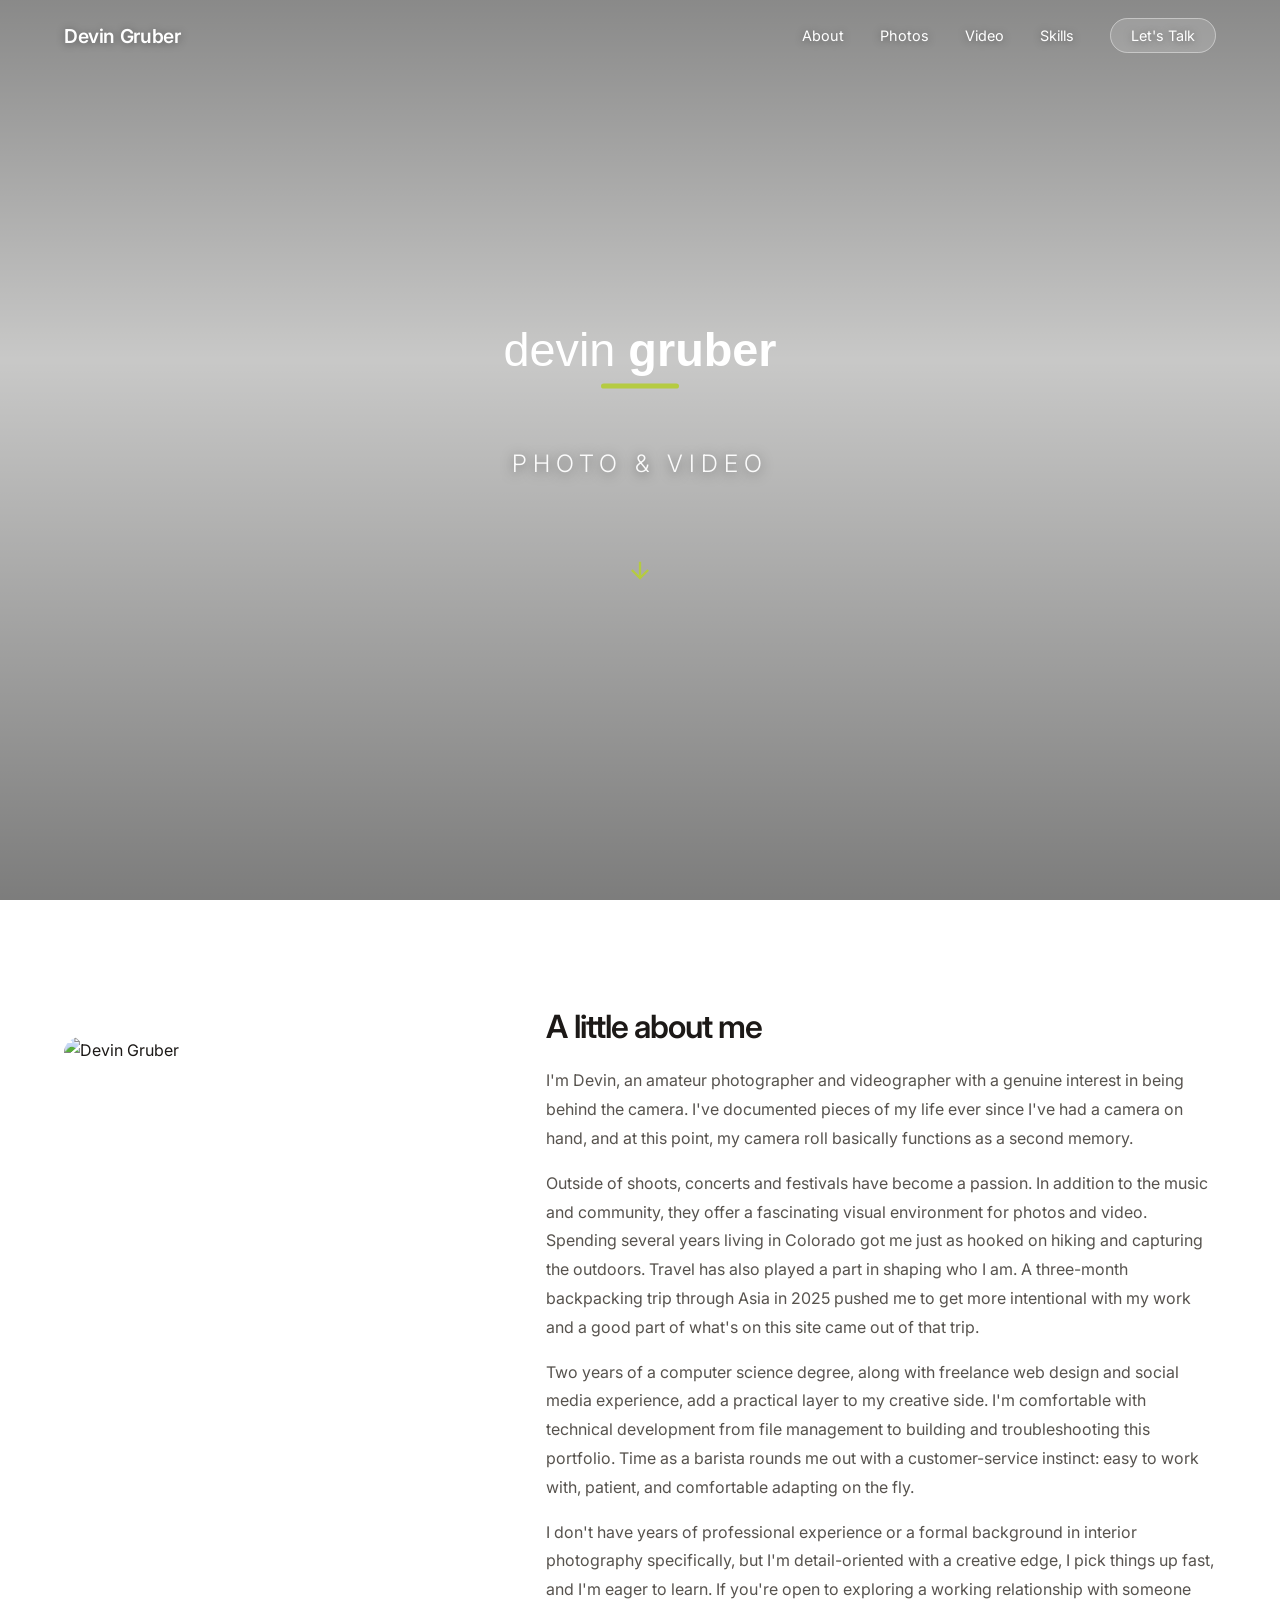
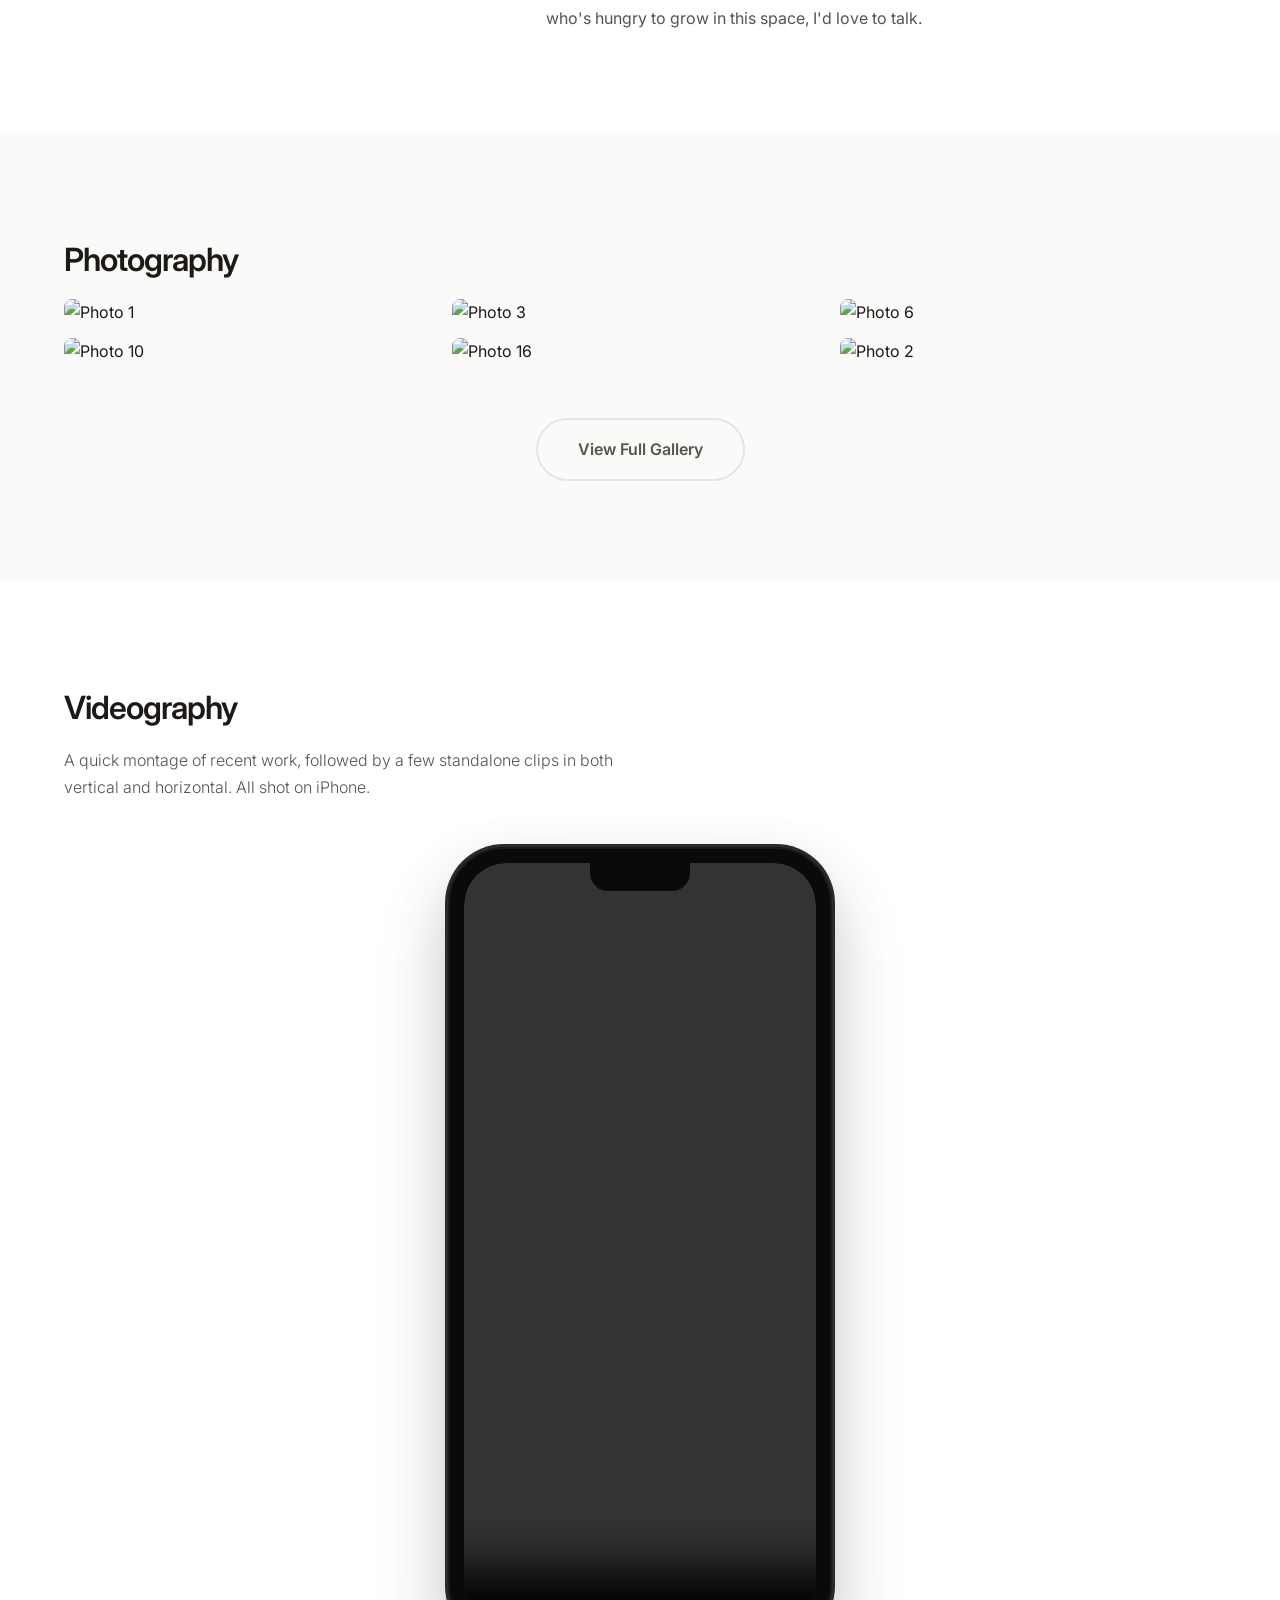
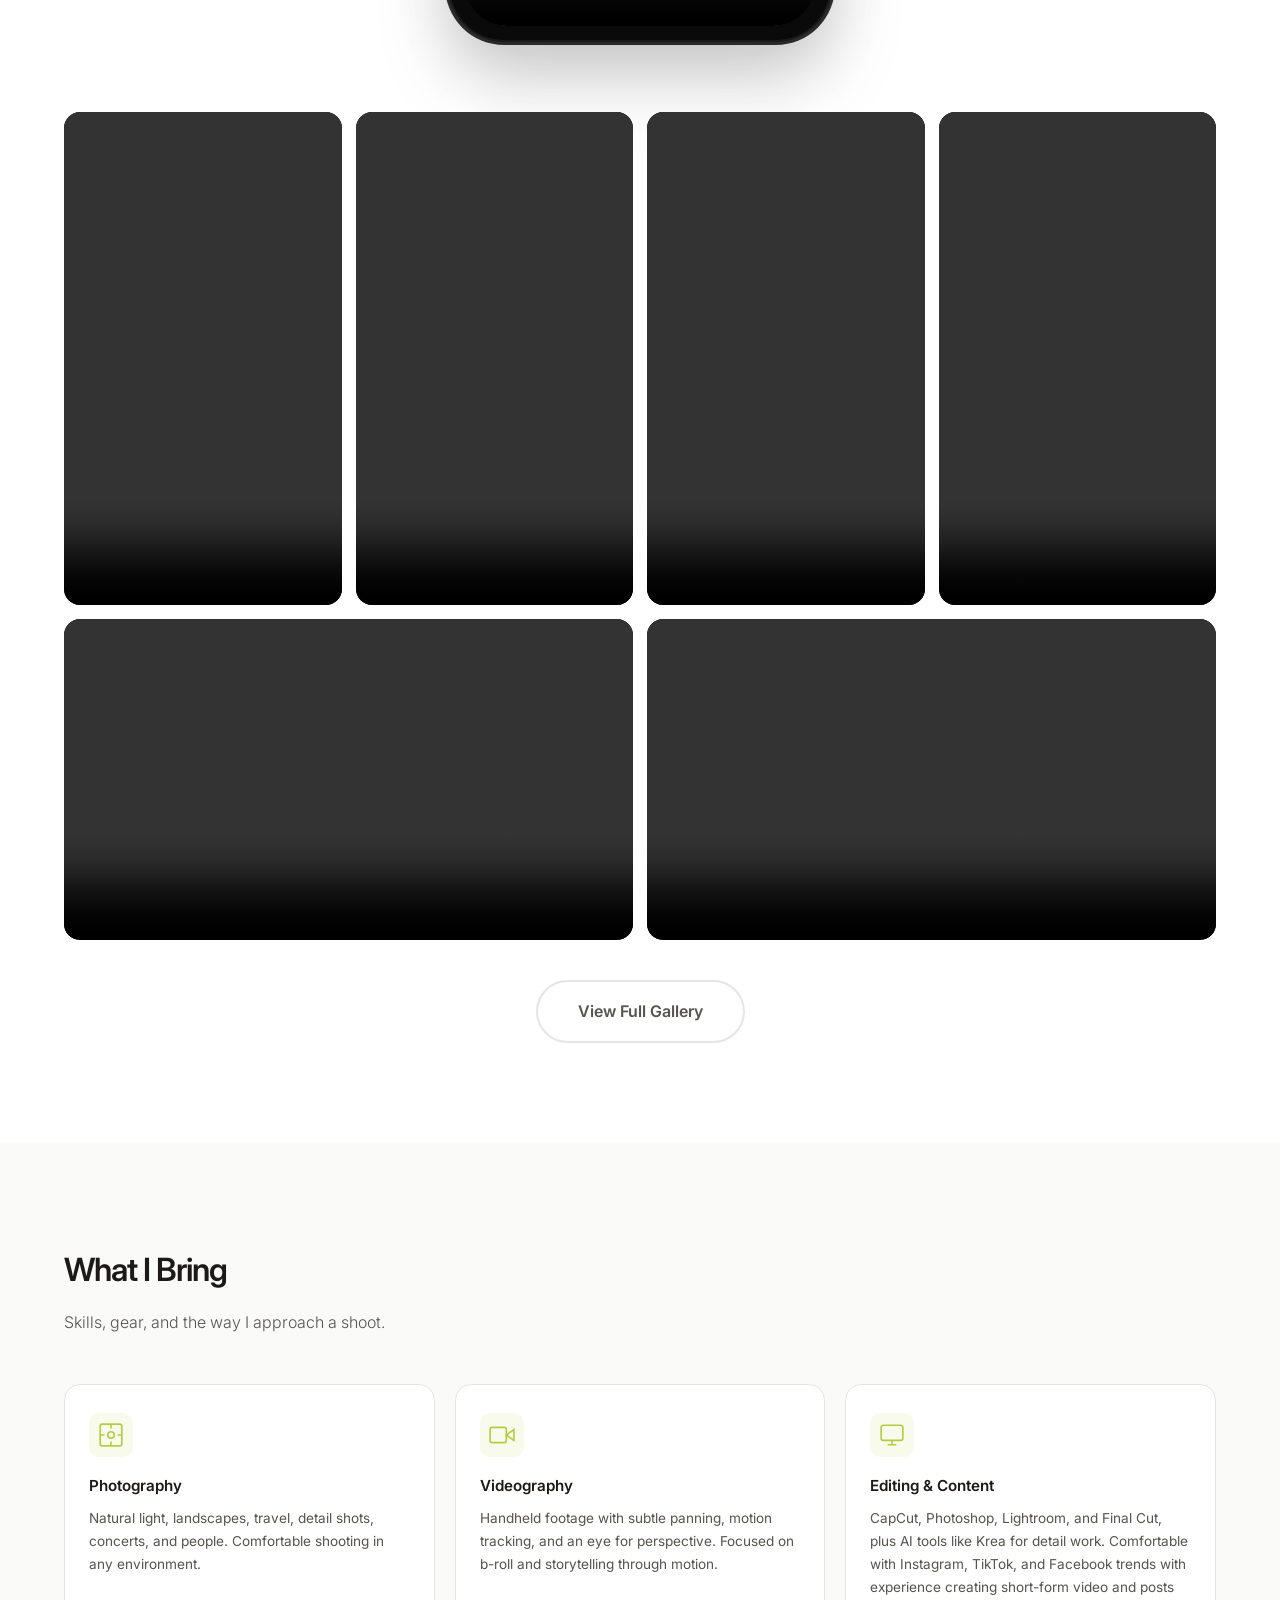
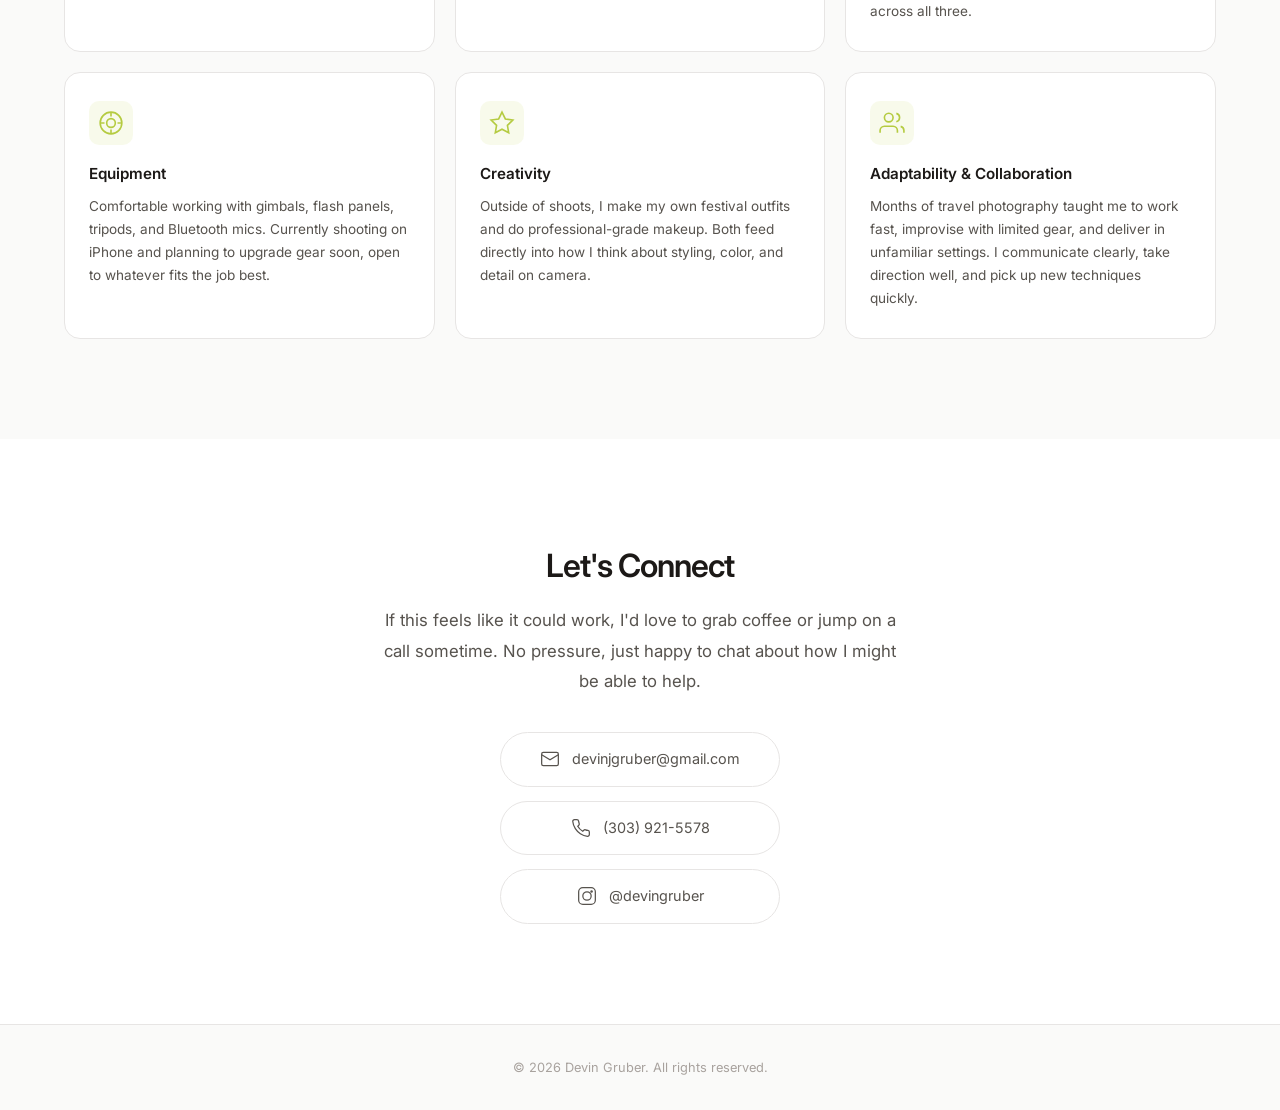
==== index.html @ 2ab83bda "Mobile fixes: video thumbnails, bigger hero on mobile, full-screen hero, rename card - Added preload" ====
<!DOCTYPE html>
<html lang="en">
<head>
    <meta charset="UTF-8">
    <meta name="viewport" content="width=device-width, initial-scale=1.0">
    <title>Devin Gruber | Photo & Video</title>
    <link rel="stylesheet" href="styles.css">
    <link rel="preconnect" href="https://fonts.googleapis.com">
    <link rel="preconnect" href="https://fonts.gstatic.com" crossorigin>
    <link href="https://fonts.googleapis.com/css2?family=Inter:wght@200;300;400;500;600;700&display=swap" rel="stylesheet">
</head>
<body>
    <!-- Navigation -->
    <nav class="nav" id="nav">
        <div class="nav-container">
            <a href="#hero" class="nav-logo">Devin Gruber</a>
            <button class="nav-toggle" aria-label="Toggle menu">
                <span></span>
                <span></span>
                <span></span>
            </button>
            <ul class="nav-links">
                <li><a href="#about">About</a></li>
                <li><a href="#photos">Photos</a></li>
                <li><a href="#video">Video</a></li>
                <li><a href="#skills">Skills</a></li>
                <li><a href="#contact" class="nav-cta">Let's Talk</a></li>
            </ul>
        </div>
    </nav>


    <!-- Hero Section -->
    <section class="hero" id="hero">
        <div class="hero-video-wrap">
            <video class="hero-video" autoplay muted loop playsinline>
                <source src="assets/hero-loop.mp4" type="video/mp4">
            </video>
            <div class="hero-overlay"></div>
        </div>
        <div class="hero-content">
            <img src="assets/logo.svg" alt="Devin Gruber" class="hero-logo-img">
            <p class="hero-tagline">Photo & Video</p>
            <a href="#about" class="hero-scroll">
                <svg width="28" height="28" viewBox="0 0 24 24" fill="none" stroke="currentColor" stroke-width="2">
                    <path d="M12 5v14M19 12l-7 7-7-7"/>
                </svg>
            </a>
        </div>
    </section>


    <!-- About Section -->
    <section class="section about" id="about">
        <div class="container">
            <div class="about-grid">
                <div class="about-image">
                    <img src="assets/headshot.jpg" alt="Devin Gruber" class="about-photo">
                </div>
                <div class="about-text">
                    <h2 class="section-title">A little about me</h2>
                    <p>I'm Devin, an amateur photographer and videographer with a genuine interest in being behind the camera. I've documented pieces of my life ever since I've had a camera on hand, and at this point, my camera roll basically functions as a second memory.</p>
                    <p>Outside of shoots, concerts and festivals have become a passion. In addition to the music and community, they offer a fascinating visual environment for photos and video. Spending several years living in Colorado got me just as hooked on hiking and capturing the outdoors. Travel has also played a part in shaping who I am. A three-month backpacking trip through Asia in 2025 pushed me to get more intentional with my work and a good part of what's on this site came out of that trip.</p>
                    <p>Two years of a computer science degree, along with freelance web design and social media experience, add a practical layer to my creative side. I'm comfortable with technical development from file management to building and troubleshooting this portfolio. Time as a barista rounds me out with a customer-service instinct: easy to work with, patient, and comfortable adapting on the fly.</p>
                    <p>I don't have years of professional experience or a formal background in interior photography specifically, but I'm detail-oriented with a creative edge, I pick things up fast, and I'm eager to learn. If you're open to exploring a working relationship with someone who's hungry to grow in this space, I'd love to talk.</p>
                </div>
            </div>
        </div>
    </section>


    <!-- Photos Section (Preview) -->
    <section class="section photos" id="photos">
        <div class="container">
            <h2 class="section-title">Photography</h2>
            <div class="photo-preview-grid">
                <div class="photo-item"><img src="assets/photos/01.jpg" alt="Photo 1" loading="lazy"></div>
                <div class="photo-item"><img src="assets/photos/10.jpg" alt="Photo 10" loading="lazy"></div>
                <div class="photo-item"><img src="assets/photos/03.jpg" alt="Photo 3" loading="lazy"></div>
                <div class="photo-item"><img src="assets/photos/16.jpg" alt="Photo 16" loading="lazy"></div>
                <div class="photo-item"><img src="assets/photos/06.jpg" alt="Photo 6" loading="lazy"></div>
                <div class="photo-item"><img src="assets/photos/02.jpg" alt="Photo 2" loading="lazy"></div>
            </div>
            <div class="gallery-cta">
                <a href="photos.html" class="btn-gallery">View Full Gallery</a>
            </div>
        </div>
    </section>


    <!-- Video Section (Preview) -->
    <section class="section video" id="video">
        <div class="container">
            <h2 class="section-title">Videography</h2>
            <p class="section-subtitle">A quick montage of recent work, followed by a few standalone clips in both vertical and horizontal. All shot on iPhone.</p>

            <!-- Montage in iPhone Frame -->
            <div class="iphone-frame-wrap">
                <div class="iphone-frame">
                    <div class="iphone-notch"></div>
                    <div class="iphone-screen">
                        <video class="montage-video" controls playsinline preload="metadata">
                            <source src="assets/videos/montage.mp4" type="video/mp4">
                        </video>
                    </div>
                </div>
            </div>

            <!-- Preview Clips -->
            <div class="video-preview-grid">
                <div class="video-clip vertical">
                    <video controls playsinline preload="metadata">
                        <source src="assets/videos/clip-v1.mp4" type="video/mp4">
                    </video>
                </div>
                <div class="video-clip vertical">
                    <video controls playsinline preload="metadata">
                        <source src="assets/videos/clip-v2.mp4" type="video/mp4">
                    </video>
                </div>
                <div class="video-clip vertical">
                    <video controls playsinline preload="metadata">
                        <source src="assets/videos/clip-v3.mp4" type="video/mp4">
                    </video>
                </div>
                <div class="video-clip vertical">
                    <video controls playsinline preload="metadata">
                        <source src="assets/videos/clip-v5.mp4" type="video/mp4">
                    </video>
                </div>
                <div class="video-clip horizontal">
                    <video controls playsinline preload="metadata">
                        <source src="assets/videos/clip-h1.mp4" type="video/mp4">
                    </video>
                </div>
                <div class="video-clip horizontal">
                    <video controls playsinline preload="metadata">
                        <source src="assets/videos/clip-h2.mp4" type="video/mp4">
                    </video>
                </div>
            </div>
            <div class="gallery-cta">
                <a href="videos.html" class="btn-gallery">View Full Gallery</a>
            </div>
        </div>
    </section>


    <!-- Skills Section -->
    <section class="section skills" id="skills">
        <div class="container">
            <h2 class="section-title">What I Bring</h2>
            <p class="section-subtitle">Skills, gear, and the way I approach a shoot.</p>
            <div class="skills-grid">
                <div class="skill-card">
                    <div class="skill-icon">
                        <svg width="26" height="26" viewBox="0 0 24 24" fill="none" stroke="currentColor" stroke-width="1.5">
                            <rect x="2" y="2" width="20" height="20" rx="2"/>
                            <circle cx="12" cy="12" r="3"/>
                            <path d="M2 12h4M18 12h4M12 2v4M12 18v4"/>
                        </svg>
                    </div>
                    <h3>Photography</h3>
                    <p>Natural light, landscapes, travel, detail shots, concerts, and people. Comfortable shooting in any environment.</p>
                </div>
                <div class="skill-card">
                    <div class="skill-icon">
                        <svg width="26" height="26" viewBox="0 0 24 24" fill="none" stroke="currentColor" stroke-width="1.5">
                            <polygon points="23 7 16 12 23 17 23 7"/>
                            <rect x="1" y="5" width="15" height="14" rx="2"/>
                        </svg>
                    </div>
                    <h3>Videography</h3>
                    <p>Handheld footage with subtle panning, motion tracking, and an eye for perspective. Focused on b-roll and storytelling through motion.</p>
                </div>
                <div class="skill-card">
                    <div class="skill-icon">
                        <svg width="26" height="26" viewBox="0 0 24 24" fill="none" stroke="currentColor" stroke-width="1.5">
                            <rect x="2" y="3" width="20" height="14" rx="2"/>
                            <path d="M8 21h8M12 17v4"/>
                        </svg>
                    </div>
                    <h3>Editing & Content</h3>
                    <p>CapCut, Photoshop, Lightroom, and Final Cut, plus AI tools like Krea for detail work. Comfortable with Instagram, TikTok, and Facebook trends with experience creating short-form video and posts across all three.</p>
                </div>
                <div class="skill-card">
                    <div class="skill-icon">
                        <svg width="26" height="26" viewBox="0 0 24 24" fill="none" stroke="currentColor" stroke-width="1.5">
                            <circle cx="12" cy="12" r="10"/>
                            <path d="M12 2v4M12 18v4M2 12h4M18 12h4"/>
                            <circle cx="12" cy="12" r="4"/>
                        </svg>
                    </div>
                    <h3>Equipment</h3>
                    <p>Comfortable working with gimbals, flash panels, tripods, and Bluetooth mics. Currently shooting on iPhone and planning to upgrade gear soon, open to whatever fits the job best.</p>
                </div>
                <div class="skill-card">
                    <div class="skill-icon">
                        <svg width="26" height="26" viewBox="0 0 24 24" fill="none" stroke="currentColor" stroke-width="1.5">
                            <path d="M12 2l3.09 6.26L22 9.27l-5 4.87 1.18 6.88L12 17.77l-6.18 3.25L7 14.14 2 9.27l6.91-1.01L12 2z"/>
                        </svg>
                    </div>
                    <h3>Creativity</h3>
                    <p>Outside of shoots, I make my own festival outfits and do professional-grade makeup. Both feed directly into how I think about styling, color, and detail on camera.</p>
                </div>
                <div class="skill-card">
                    <div class="skill-icon">
                        <svg width="26" height="26" viewBox="0 0 24 24" fill="none" stroke="currentColor" stroke-width="1.5">
                            <path d="M17 21v-2a4 4 0 0 0-4-4H5a4 4 0 0 0-4 4v2"/>
                            <circle cx="9" cy="7" r="4"/>
                            <path d="M23 21v-2a4 4 0 0 0-3-3.87"/>
                            <path d="M16 3.13a4 4 0 0 1 0 7.75"/>
                        </svg>
                    </div>
                    <h3>Adaptability & Collaboration</h3>
                    <p>Months of travel photography taught me to work fast, improvise with limited gear, and deliver in unfamiliar settings. I communicate clearly, take direction well, and pick up new techniques quickly.</p>
                </div>
            </div>
        </div>
    </section>


    <!-- Contact Section -->
    <section class="section contact" id="contact">
        <div class="container">
            <div class="contact-content">
                <h2 class="section-title">Let's Connect</h2>
                <p class="contact-text">If this feels like it could work, I'd love to grab coffee or jump on a call sometime. No pressure, just happy to chat about how I might be able to help.</p>
                <div class="contact-links">
                    <a href="mailto:devinjgruber@gmail.com" class="contact-link">
                        <svg width="20" height="20" viewBox="0 0 24 24" fill="none" stroke="currentColor" stroke-width="1.5">
                            <rect x="2" y="4" width="20" height="16" rx="2"/>
                            <path d="M22 7l-10 6L2 7"/>
                        </svg>
                        <span>devinjgruber@gmail.com</span>
                    </a>
                    <a href="tel:+13039215578" class="contact-link">
                        <svg width="20" height="20" viewBox="0 0 24 24" fill="none" stroke="currentColor" stroke-width="1.5">
                            <path d="M22 16.92v3a2 2 0 0 1-2.18 2 19.79 19.79 0 0 1-8.63-3.07 19.5 19.5 0 0 1-6-6 19.79 19.79 0 0 1-3.07-8.67A2 2 0 0 1 4.11 2h3a2 2 0 0 1 2 1.72 12.84 12.84 0 0 0 .7 2.81 2 2 0 0 1-.45 2.11L8.09 9.91a16 16 0 0 0 6 6l1.27-1.27a2 2 0 0 1 2.11-.45 12.84 12.84 0 0 0 2.81.7A2 2 0 0 1 22 16.92z"/>
                        </svg>
                        <span>(303) 921-5578</span>
                    </a>
                    <a href="https://instagram.com/devingruber" target="_blank" class="contact-link">
                        <svg width="20" height="20" viewBox="0 0 24 24" fill="none" stroke="currentColor" stroke-width="1.5">
                            <rect x="2" y="2" width="20" height="20" rx="5"/>
                            <circle cx="12" cy="12" r="5"/>
                            <circle cx="17.5" cy="6.5" r="1.5" fill="currentColor" stroke="none"/>
                        </svg>
                        <span>@devingruber</span>
                    </a>
                </div>
            </div>
        </div>
    </section>

    <!-- Footer -->
    <footer class="footer">
        <div class="container">
            <p>&copy; 2026 Devin Gruber. All rights reserved.</p>
        </div>
    </footer>

    <!-- Lightbox -->
    <div class="lightbox" id="lightbox"><img src="" alt=""></div>

    <script src="script.js"></script>
</body>
</html>
---- styles.css ----
/* ===========================
   DEVIN GRUBER PORTFOLIO V5
   Light & Airy — Clean Sans-Serif
   =========================== */

:root {
    --color-bg: #fafaf9;
    --color-bg-alt: #f5f5f4;
    --color-surface: #ffffff;
    --color-text: #1c1917;
    --color-text-muted: #57534e;
    --color-text-light: #a8a29e;
    --color-accent: #292524;
    --color-accent-soft: #d6d3d1;
    --color-warm: #c2a472;
    --color-warm-light: #f5f0e8;
    --color-pop: #B5CB41;
    --color-pop-light: rgba(181, 203, 65, 0.1);
    --color-border: #e7e5e4;
    --font-sans: 'Inter', -apple-system, BlinkMacSystemFont, sans-serif;
    --radius: 8px;
    --radius-lg: 16px;
    --radius-xl: 24px;
    --shadow-sm: 0 1px 3px rgba(0,0,0,0.04);
    --shadow-md: 0 4px 20px rgba(0,0,0,0.06);
    --shadow-lg: 0 10px 40px rgba(0,0,0,0.08);
    --shadow-xl: 0 20px 60px rgba(0,0,0,0.12);
    --transition: 0.3s cubic-bezier(0.4, 0, 0.2, 1);
}

/* Reset */
*, *::before, *::after { margin: 0; padding: 0; box-sizing: border-box; }
html { scroll-behavior: smooth; font-size: 16px; }
body { font-family: var(--font-sans); color: var(--color-text); background-color: var(--color-bg); line-height: 1.7; -webkit-font-smoothing: antialiased; }
img, video { max-width: 100%; display: block; }
a { color: inherit; text-decoration: none; }
.container { max-width: 1200px; margin: 0 auto; padding: 0 24px; }

/* ===========================
   NAVIGATION
   =========================== */
.nav {
    position: fixed;
    top: 0; left: 0; right: 0;
    z-index: 1000;
    background: rgba(250, 250, 249, 0.85);
    backdrop-filter: blur(20px);
    -webkit-backdrop-filter: blur(20px);
    border-bottom: 1px solid transparent;
    transition: var(--transition);
}
.nav.scrolled {
    border-bottom-color: var(--color-border);
    box-shadow: var(--shadow-sm);
}
.nav.hero-visible {
    background: transparent;
    backdrop-filter: none;
    -webkit-backdrop-filter: none;
}
.nav.hero-visible .nav-logo,
.nav.hero-visible .nav-links a {
    color: white;
    text-shadow: 0 1px 8px rgba(0,0,0,0.4);
}
.nav.hero-visible .nav-cta {
    background: rgba(255,255,255,0.15);
    border: 1px solid rgba(255,255,255,0.4);
    text-shadow: none;
}
.nav.hero-visible .nav-toggle span { background: white; }
.nav-container {
    max-width: 1200px; margin: 0 auto; padding: 0 24px;
    display: flex; align-items: center; justify-content: space-between; height: 72px;
}
.nav-logo { font-size: 1.2rem; font-weight: 600; letter-spacing: -0.02em; }
.nav-links { display: flex; align-items: center; gap: 36px; list-style: none; }
.nav-links a { font-size: 0.9rem; font-weight: 400; color: var(--color-text-muted); transition: var(--transition); }
.nav-links a:hover { color: var(--color-text); }
.nav-cta { padding: 8px 20px; background: var(--color-accent); color: white !important; border-radius: 100px; font-weight: 500; }
.nav-cta:hover { background: var(--color-pop); opacity: 1; }
.nav-toggle { display: none; flex-direction: column; gap: 5px; background: none; border: none; cursor: pointer; padding: 4px; }
.nav-toggle span { display: block; width: 22px; height: 2px; background: var(--color-text); border-radius: 2px; transition: var(--transition); }

/* ===========================
   HERO
   =========================== */
.hero {
    position: relative; min-height: 100vh; min-height: 100dvh;
    display: flex; align-items: center; justify-content: center;
    text-align: center; overflow: hidden;
}
.hero-video-wrap { position: absolute; inset: 0; z-index: 0; }
.hero-video { width: 100%; height: 100%; object-fit: cover; }
.hero-overlay {
    position: absolute; inset: 0;
    background: linear-gradient(180deg, rgba(0,0,0,0.45) 0%, rgba(0,0,0,0.2) 40%, rgba(0,0,0,0.5) 100%);
}
.hero-content {
    position: relative; z-index: 1; padding: 80px 32px;
    display: flex; flex-direction: column; align-items: center; gap: 24px;
    width: 100%; max-width: 800px;
}
.hero-logo-img {
    width: 100%; max-width: 520px; height: auto;
}
.hero-tagline {
    font-size: 1.5rem; color: rgba(255,255,255,0.95); font-weight: 300;
    letter-spacing: 0.25em; text-transform: uppercase;
    text-shadow: 0 2px 12px rgba(0,0,0,0.5); margin-top: 8px;
}
.hero-scroll { margin-top: 48px; color: #B5CB41; transition: var(--transition); }
.hero-scroll:hover { color: #B5CB41; filter: brightness(1.2); }
.hero-scroll svg { animation: float 2s ease-in-out infinite; }
@keyframes float { 0%, 100% { transform: translateY(0); } 50% { transform: translateY(6px); } }

/* ===========================
   SECTIONS
   =========================== */
.section { padding: 100px 0; }
.section-title { font-family: var(--font-sans); font-size: 2rem; font-weight: 600; letter-spacing: -0.03em; margin-bottom: 12px; }
.section-subtitle { color: var(--color-text-muted); font-size: 1rem; font-weight: 300; margin-bottom: 48px; max-width: 600px; }

/* ===========================
   ABOUT
   =========================== */
.about { background: var(--color-surface); }
.about-grid { display: grid; grid-template-columns: 1fr 1.6fr; gap: 64px; align-items: center; }
.about-image { aspect-ratio: 3/4; border-radius: var(--radius-lg); overflow: hidden; }
.about-photo { width: 100%; height: 100%; object-fit: cover; }
.about-text p { color: var(--color-text-muted); margin-bottom: 16px; font-size: 1rem; line-height: 1.8; }
.about-text p:last-child { margin-bottom: 0; }

/* ===========================
   PHOTOS — Preview Grid (masonry columns)
   =========================== */
.photo-preview-grid {
    columns: 3;
    column-gap: 12px;
}
.photo-preview-grid .photo-item {
    break-inside: avoid;
    margin-bottom: 12px;
    border-radius: var(--radius);
    overflow: hidden;
    cursor: pointer;
}
.photo-preview-grid .photo-item img {
    width: 100%; height: auto; display: block;
    transition: transform 0.5s cubic-bezier(0.4, 0, 0.2, 1);
}
.photo-preview-grid .photo-item:hover img { transform: scale(1.02); }

/* ===========================
   PHOTOS — Full Gallery (masonry)
   =========================== */
.photo-grid-full {
    columns: 3;
    column-gap: 12px;
}
.photo-grid-full .photo-item {
    break-inside: avoid;
    margin-bottom: 12px;
    border-radius: var(--radius);
    overflow: hidden;
    cursor: pointer;
}
.photo-grid-full .photo-item img {
    width: 100%; height: auto; display: block;
    transition: transform 0.5s cubic-bezier(0.4, 0, 0.2, 1);
}
.photo-grid-full .photo-item:hover img { transform: scale(1.02); }

/* ===========================
   GALLERY CTA BUTTON
   =========================== */
.gallery-cta {
    display: flex;
    justify-content: center;
    margin-top: 40px;
}
.btn-gallery {
    display: inline-flex;
    align-items: center;
    gap: 8px;
    padding: 16px 40px;
    border: 2px solid var(--color-border);
    border-radius: 100px;
    font-size: 1rem;
    font-weight: 600;
    color: var(--color-text-muted);
    transition: var(--transition);
}
.btn-gallery:hover {
    background: var(--color-pop);
    border-color: var(--color-pop);
    color: white;
    box-shadow: var(--shadow-md);
    transform: translateY(-2px);
}

/* ===========================
   VIDEO — iPhone Frame
   =========================== */
.video { background: var(--color-surface); }
.iphone-frame-wrap { display: flex; justify-content: center; margin-bottom: 72px; }
.iphone-frame {
    position: relative; width: 380px; background: #0a0a0a;
    border-radius: 54px; padding: 14px;
    box-shadow: 0 0 0 2px #1a1a1a, 0 0 0 5px #2a2a2a, var(--shadow-xl), 0 40px 80px rgba(0,0,0,0.15);
}
.iphone-notch {
    position: absolute; top: 14px; left: 50%; transform: translateX(-50%);
    width: 100px; height: 28px; background: #0a0a0a; border-radius: 0 0 18px 18px; z-index: 2;
}
.iphone-screen {
    position: relative; border-radius: 42px; overflow: hidden;
    background: #000; aspect-ratio: 9/19.5;
}
.montage-video { width: 100%; height: 100%; object-fit: cover; border-radius: 42px; }

/* ===========================
   VIDEO — Preview Grid (4 vertical + 2 horizontal)
   =========================== */
.video-preview-grid {
    display: grid;
    grid-template-columns: repeat(4, 1fr);
    gap: 14px;
    margin-top: 48px;
}
.video-clip {
    border-radius: var(--radius-lg);
    overflow: hidden;
    background: #000;
}
.video-clip.vertical { aspect-ratio: 9/16; }
.video-clip.horizontal { aspect-ratio: 16/9; grid-column: span 2; }
.video-clip video { width: 100%; height: 100%; object-fit: cover; border-radius: var(--radius-lg); }

/* ===========================
   VIDEO — Full Gallery Grid
   =========================== */
.video-grid-full {
    display: grid;
    grid-template-columns: repeat(4, 1fr);
    gap: 14px;
}
.video-grid-full .video-clip.vertical { aspect-ratio: 9/16; }
.video-grid-full .video-clip.horizontal { aspect-ratio: 16/9; grid-column: span 2; }
.video-grid-full .video-clip video { width: 100%; height: 100%; object-fit: cover; border-radius: var(--radius-lg); }
.video-clip-montage { position: relative; }
.video-label {
    position: absolute; bottom: 10px; left: 50%; transform: translateX(-50%);
    background: rgba(0,0,0,0.6); color: white; font-size: 0.7rem;
    padding: 4px 12px; border-radius: 100px; letter-spacing: 0.05em;
    font-weight: 500; pointer-events: none;
}

/* ===========================
   GALLERY PAGES — Header
   =========================== */
.gallery-page-header {
    padding: 120px 0 40px;
}
.gallery-page-header .section-title { margin-bottom: 8px; }
.gallery-page-header .section-subtitle { margin-bottom: 0; }
.back-link {
    display: inline-flex;
    align-items: center;
    gap: 6px;
    font-size: 0.95rem;
    font-weight: 500;
    color: var(--color-text-muted);
    padding: 10px 20px;
    border: 1px solid var(--color-border);
    border-radius: 100px;
    margin-bottom: 24px;
    transition: var(--transition);
}
.back-link:hover {
    background: var(--color-pop);
    border-color: var(--color-pop);
    color: white;
}
.gallery-page-content { padding: 0 0 100px; }

/* ===========================
   SKILLS
   =========================== */
.skills-grid { display: grid; grid-template-columns: repeat(3, 1fr); gap: 20px; }
.skill-card {
    background: var(--color-surface); border: 1px solid var(--color-border);
    border-radius: var(--radius-lg); padding: 28px 24px; transition: var(--transition);
}
.skill-card:hover { box-shadow: var(--shadow-md); transform: translateY(-2px); border-color: var(--color-pop); }
.skill-icon {
    width: 44px; height: 44px; display: flex; align-items: center; justify-content: center;
    background: var(--color-pop-light); border-radius: 10px; margin-bottom: 16px; color: var(--color-pop);
}
.skill-card h3 { font-size: 0.95rem; font-weight: 600; margin-bottom: 8px; }
.skill-card p { color: var(--color-text-muted); font-size: 0.85rem; line-height: 1.7; }

/* ===========================
   CONTACT
   =========================== */
.contact { background: var(--color-surface); text-align: center; }
.contact-content { max-width: 520px; margin: 0 auto; }
.contact-text { color: var(--color-text-muted); font-size: 1.05rem; line-height: 1.8; margin-bottom: 36px; }
.contact-links { display: flex; flex-direction: column; gap: 14px; align-items: center; }
.contact-link {
    display: inline-flex; align-items: center; gap: 12px; padding: 14px 28px;
    border: 1px solid var(--color-border); border-radius: 100px;
    font-size: 0.9rem; color: var(--color-text-muted); transition: var(--transition);
    min-width: 280px; justify-content: center;
}
.contact-link:hover {
    background: var(--color-pop);
    border-color: var(--color-pop);
    color: white;
}

/* ===========================
   FOOTER
   =========================== */
.footer { padding: 32px 0; text-align: center; color: var(--color-text-light); font-size: 0.8rem; border-top: 1px solid var(--color-border); }

/* ===========================
   LIGHTBOX
   =========================== */
.lightbox {
    position: fixed;
    inset: 0;
    z-index: 9999;
    background: rgba(0, 0, 0, 0.92);
    display: flex;
    align-items: center;
    justify-content: center;
    cursor: pointer;
    opacity: 0;
    pointer-events: none;
    transition: opacity 0.3s ease;
}
.lightbox.active {
    opacity: 1;
    pointer-events: auto;
}
.lightbox img {
    max-width: 90vw;
    max-height: 90vh;
    object-fit: contain;
    border-radius: 4px;
    box-shadow: 0 0 40px rgba(0, 0, 0, 0.5);
}

/* ===========================
   RESPONSIVE
   =========================== */
@media (max-width: 1024px) {
    .skills-grid { grid-template-columns: repeat(2, 1fr); }
    .photo-grid-full { columns: 2; }
    .photo-preview-grid { columns: 2; }
    .video-preview-grid { grid-template-columns: repeat(4, 1fr); }
    .video-grid-full { grid-template-columns: repeat(4, 1fr); }
    .video-clip.horizontal { grid-column: span 2; }
    .iphone-frame { width: 340px; border-radius: 48px; padding: 12px; }
    .iphone-screen { border-radius: 38px; }
    .montage-video { border-radius: 38px; }
    .iphone-notch { width: 90px; height: 24px; top: 12px; }
}

@media (max-width: 768px) {
    .nav-links {
        position: fixed; top: 0; right: -100%; width: 280px; height: 100vh;
        background: var(--color-surface); flex-direction: column;
        padding: 100px 40px 40px; gap: 24px; transition: var(--transition);
        box-shadow: var(--shadow-lg);
    }
    .nav-links.active { right: 0; }
    .nav.hero-visible .nav-links { background: var(--color-surface); }
    .nav.hero-visible .nav-links a { color: var(--color-text-muted); text-shadow: none; }
    .nav-toggle { display: flex; }
    .nav-toggle.active span:nth-child(1) { transform: rotate(45deg) translate(5px, 5px); }
    .nav-toggle.active span:nth-child(2) { opacity: 0; }
    .nav-toggle.active span:nth-child(3) { transform: rotate(-45deg) translate(5px, -5px); }
    .hero-content { padding: 60px 24px; }
    .hero-logo-img { max-width: 420px; }
    .hero-tagline { font-size: 1.4rem; }
    .hero-scroll svg { width: 36px; height: 36px; }
    .section { padding: 72px 0; }
    .section-title { font-size: 1.6rem; }
    .about-grid { grid-template-columns: 1fr; gap: 40px; }
    .about-image { max-width: 280px; margin: 0 auto; }
    .photo-preview-grid { columns: 2; column-gap: 8px; }
    .photo-preview-grid .photo-item { margin-bottom: 8px; }
    .photo-grid-full { columns: 2; column-gap: 8px; }
    .photo-grid-full .photo-item { margin-bottom: 8px; }
    .iphone-frame { width: 300px; border-radius: 44px; padding: 11px; }
    .iphone-screen { border-radius: 35px; }
    .montage-video { border-radius: 35px; }
    .iphone-notch { width: 80px; height: 22px; top: 11px; }
    .video-preview-grid { grid-template-columns: repeat(2, 1fr); gap: 10px; }
    .video-grid-full { grid-template-columns: repeat(2, 1fr); gap: 10px; }
    .video-clip.horizontal { grid-column: span 2; }
    .skills-grid { grid-template-columns: 1fr; }
    .contact-link { min-width: unset; width: 100%; max-width: 320px; }
}

@media (max-width: 480px) {
    .hero-logo-img { max-width: 340px; }
    .hero-tagline { font-size: 1.2rem; letter-spacing: 0.2em; }
    .hero-scroll svg { width: 32px; height: 32px; }
    .photo-preview-grid { columns: 2; }
    .photo-grid-full { columns: 2; }
    .iphone-frame { width: 260px; border-radius: 40px; padding: 10px; }
    .iphone-screen { border-radius: 32px; }
    .montage-video { border-radius: 32px; }
    .iphone-notch { width: 72px; height: 20px; top: 10px; }
    .video-preview-grid { grid-template-columns: repeat(2, 1fr); }
    .video-grid-full { grid-template-columns: repeat(2, 1fr); }
}

/* ===========================
   ANIMATIONS
   =========================== */
.fade-in { opacity: 0; transform: translateY(20px); transition: opacity 0.6s ease, transform 0.6s ease; }
.fade-in.visible { opacity: 1; transform: translateY(0); }
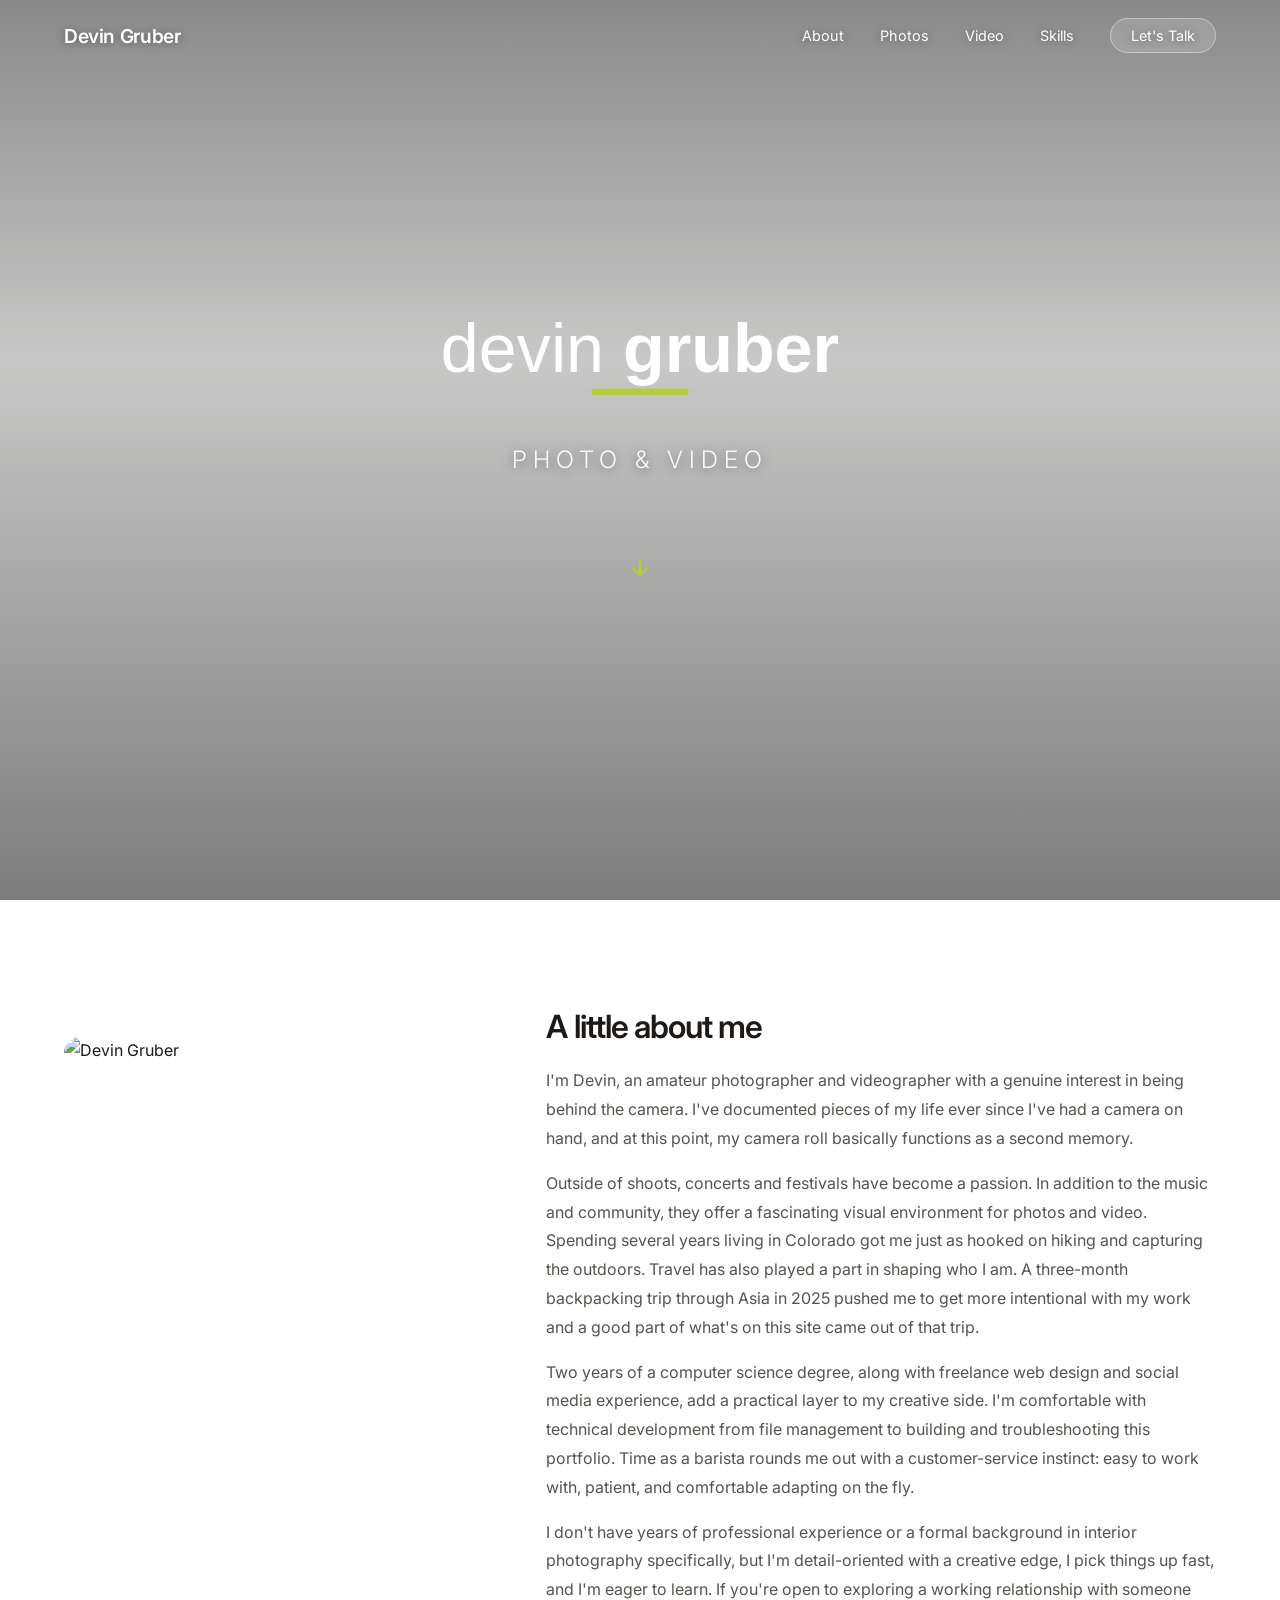
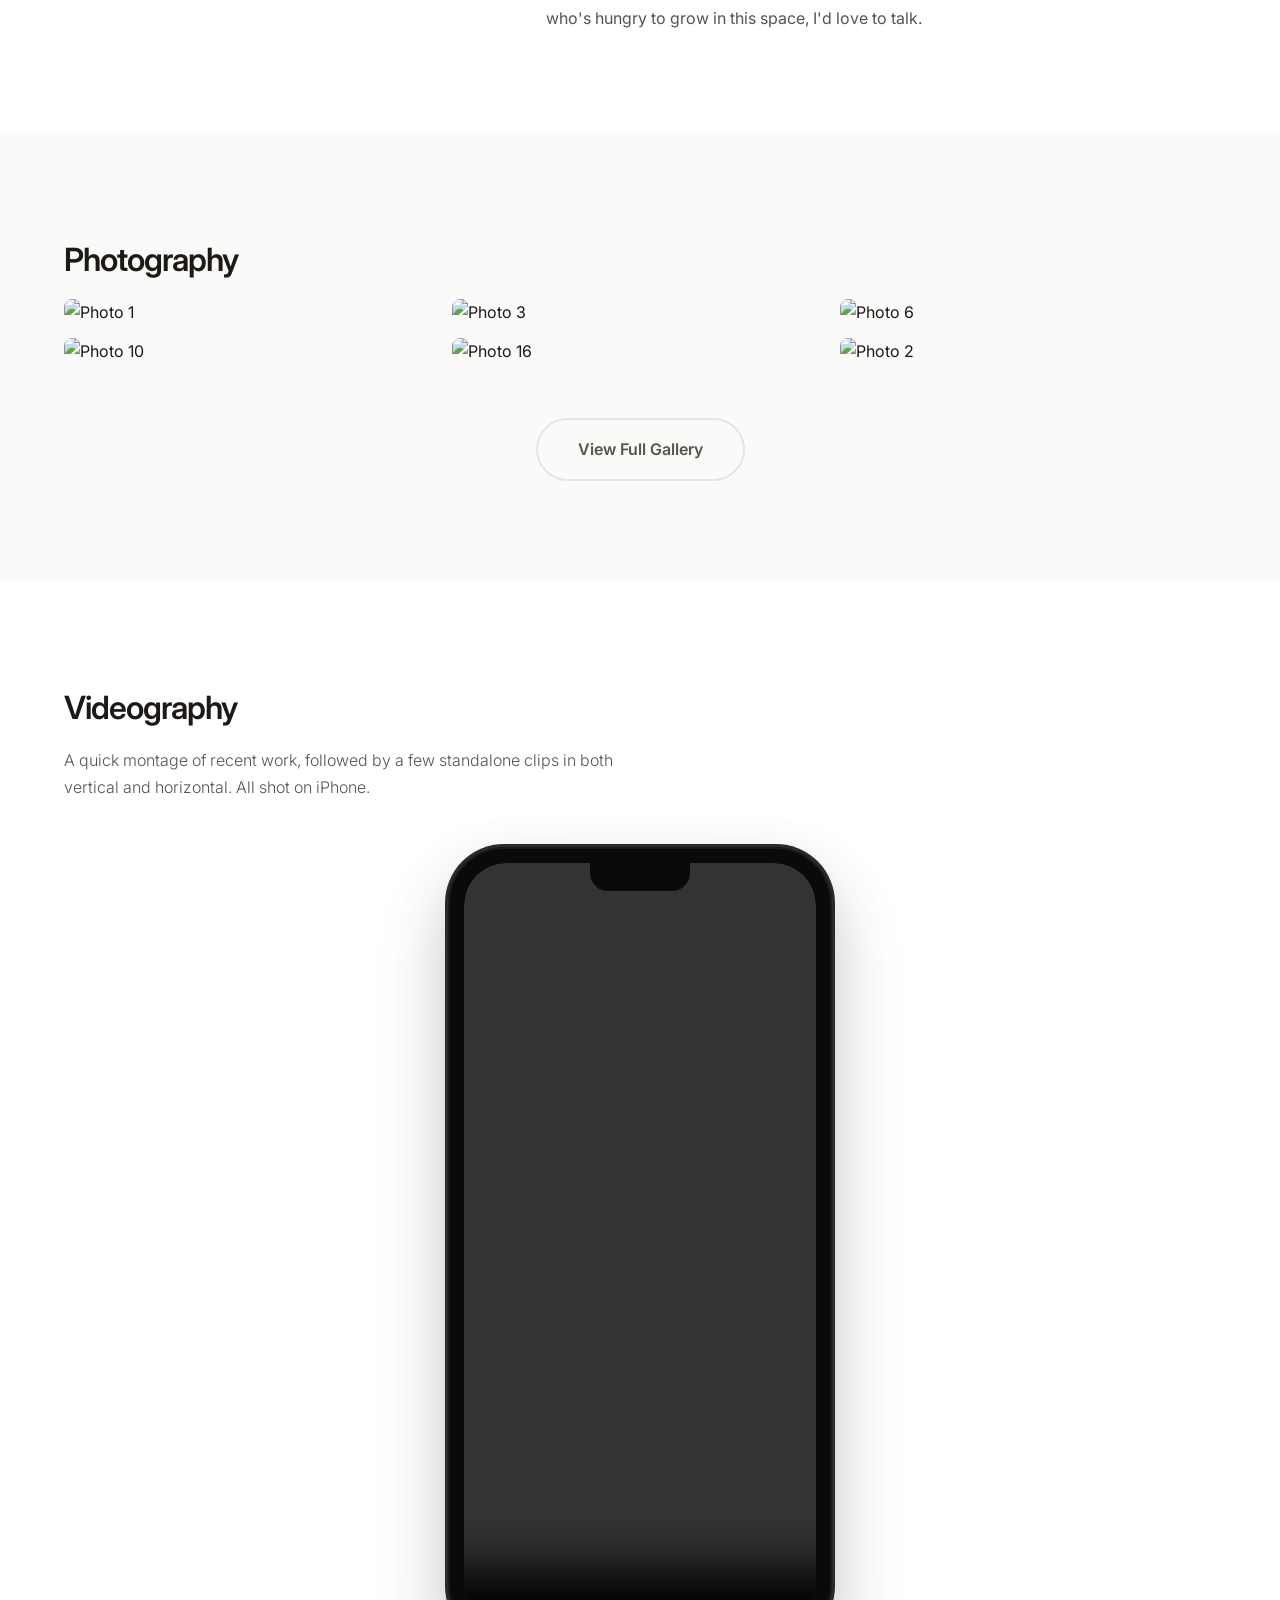
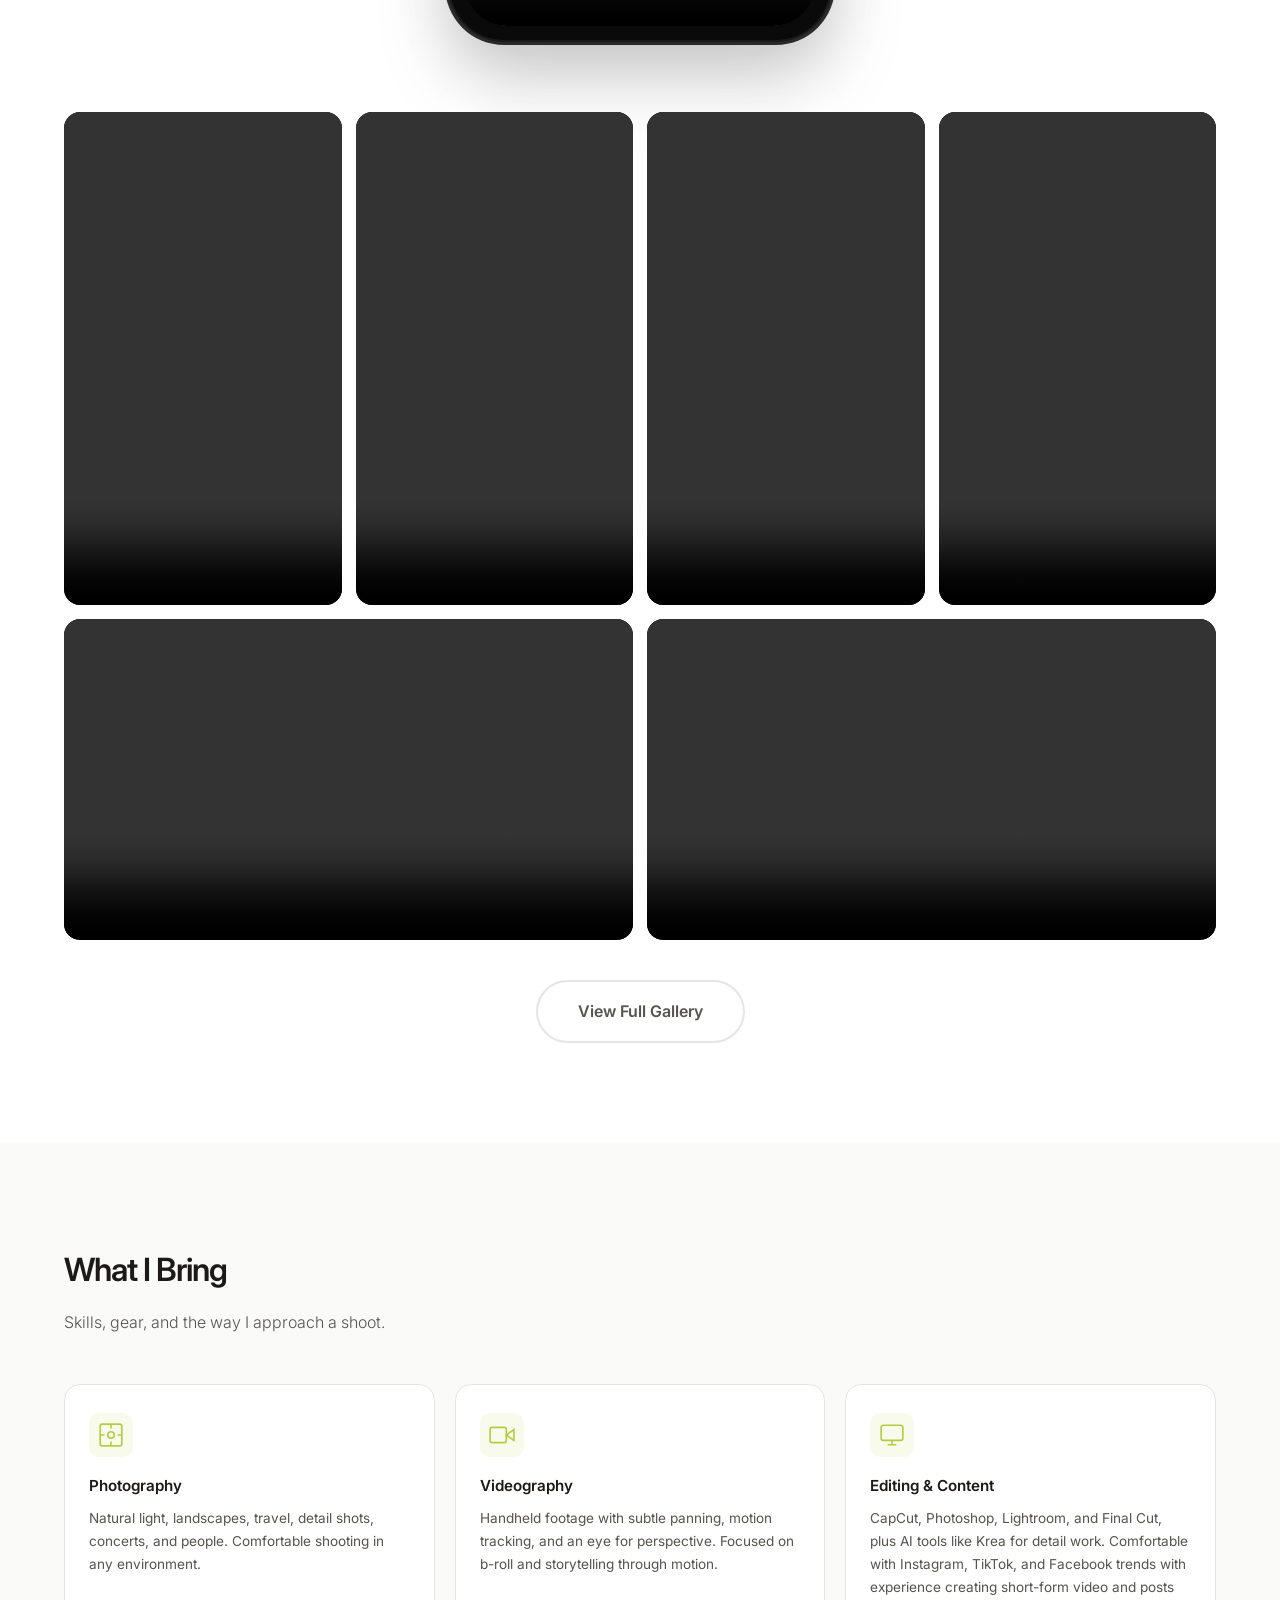
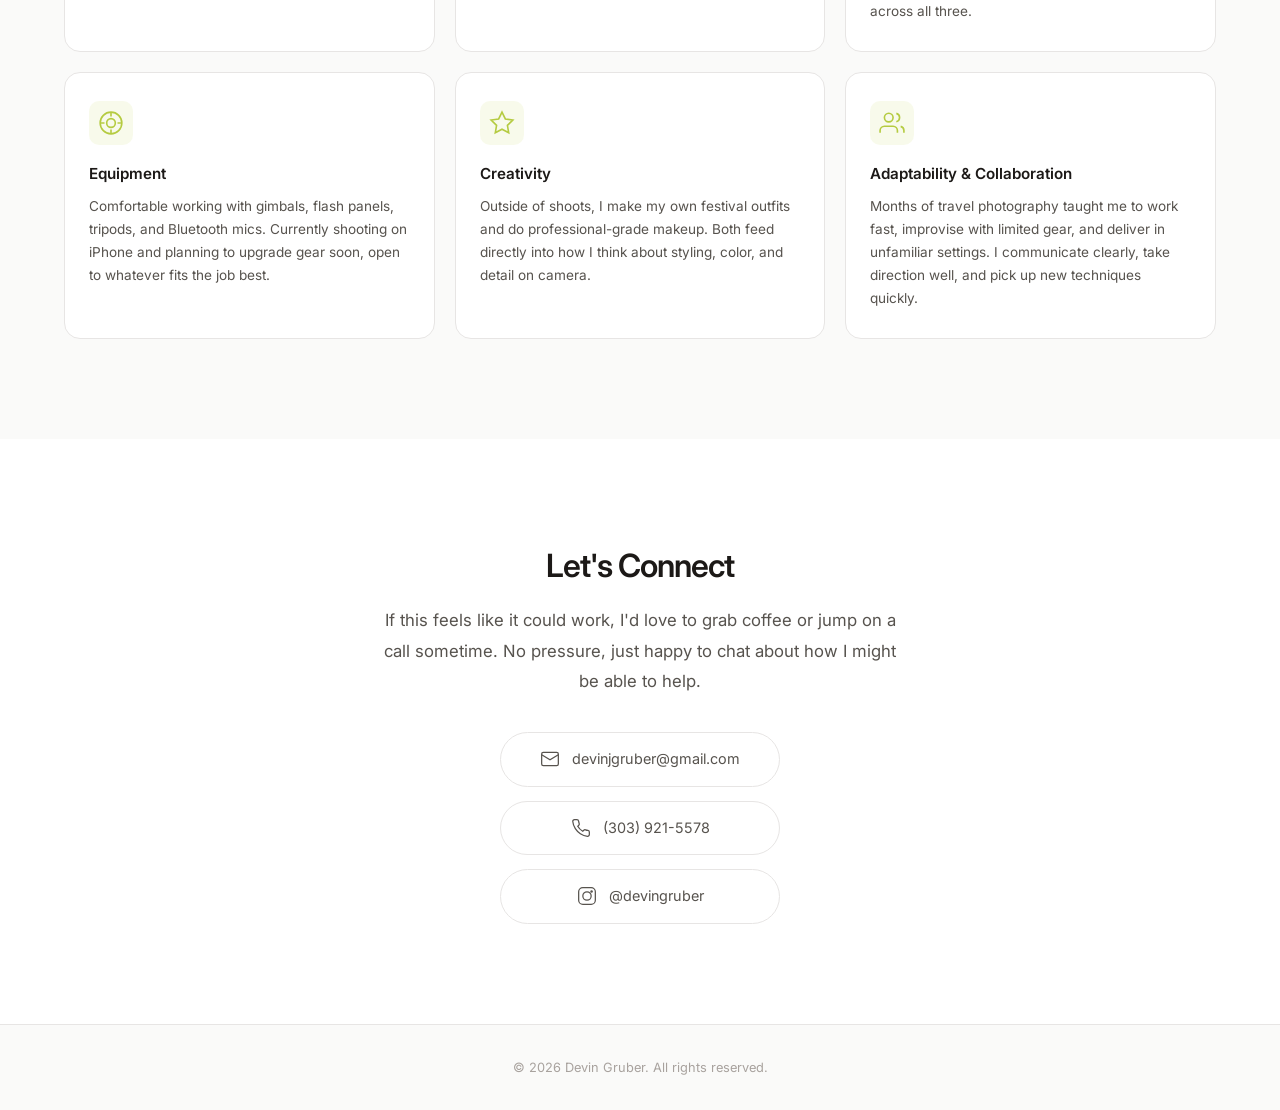
==== commit 48c8cfcc: "Add Open Graph meta tags for link preview thumbnail - og:image points to assets/og-image.jpg (1200x6" ====
--- a/index.html
+++ b/index.html
@@ -4,6 +4,14 @@
     <meta charset="UTF-8">
     <meta name="viewport" content="width=device-width, initial-scale=1.0">
     <title>Devin Gruber | Photo & Video</title>
+    <meta name="description" content="Photography and videography portfolio — Devin Gruber">
+    <meta property="og:title" content="Devin Gruber | Photo & Video">
+    <meta property="og:description" content="Photography and videography portfolio">
+    <meta property="og:image" content="assets/og-image.jpg">
+    <meta property="og:type" content="website">
+    <meta name="twitter:card" content="summary_large_image">
+    <meta name="twitter:title" content="Devin Gruber | Photo & Video">
+    <meta name="twitter:image" content="assets/og-image.jpg">
     <link rel="stylesheet" href="styles.css">
     <link rel="preconnect" href="https://fonts.googleapis.com">
     <link rel="preconnect" href="https://fonts.gstatic.com" crossorigin>
@@ -34,7 +42,7 @@
     <section class="hero" id="hero">
         <div class="hero-video-wrap">
             <video class="hero-video" autoplay muted loop playsinline>
-                <source src="assets/hero-loop.mp4" type="video/mp4">
+                <source src="assets/hero-loop.mp4#t=0.001" type="video/mp4">
             </video>
             <div class="hero-overlay"></div>
         </div>
@@ -100,7 +108,7 @@
                     <div class="iphone-notch"></div>
                     <div class="iphone-screen">
                         <video class="montage-video" controls playsinline preload="metadata">
-                            <source src="assets/videos/montage.mp4" type="video/mp4">
+                            <source src="assets/videos/montage.mp4#t=0.001" type="video/mp4">
                         </video>
                     </div>
                 </div>
@@ -110,32 +118,32 @@
             <div class="video-preview-grid">
                 <div class="video-clip vertical">
                     <video controls playsinline preload="metadata">
-                        <source src="assets/videos/clip-v1.mp4" type="video/mp4">
-                    </video>
-                </div>
-                <div class="video-clip vertical">
-                    <video controls playsinline preload="metadata">
-                        <source src="assets/videos/clip-v2.mp4" type="video/mp4">
-                    </video>
-                </div>
-                <div class="video-clip vertical">
-                    <video controls playsinline preload="metadata">
-                        <source src="assets/videos/clip-v3.mp4" type="video/mp4">
-                    </video>
-                </div>
-                <div class="video-clip vertical">
-                    <video controls playsinline preload="metadata">
-                        <source src="assets/videos/clip-v5.mp4" type="video/mp4">
+                        <source src="assets/videos/clip-v1.mp4#t=0.001" type="video/mp4">
+                    </video>
+                </div>
+                <div class="video-clip vertical">
+                    <video controls playsinline preload="metadata">
+                        <source src="assets/videos/clip-v2.mp4#t=0.001" type="video/mp4">
+                    </video>
+                </div>
+                <div class="video-clip vertical">
+                    <video controls playsinline preload="metadata">
+                        <source src="assets/videos/clip-v3.mp4#t=0.001" type="video/mp4">
+                    </video>
+                </div>
+                <div class="video-clip vertical">
+                    <video controls playsinline preload="metadata">
+                        <source src="assets/videos/clip-v5.mp4#t=0.001" type="video/mp4">
                     </video>
                 </div>
                 <div class="video-clip horizontal">
                     <video controls playsinline preload="metadata">
-                        <source src="assets/videos/clip-h1.mp4" type="video/mp4">
+                        <source src="assets/videos/clip-h1.mp4#t=0.001" type="video/mp4">
                     </video>
                 </div>
                 <div class="video-clip horizontal">
                     <video controls playsinline preload="metadata">
-                        <source src="assets/videos/clip-h2.mp4" type="video/mp4">
+                        <source src="assets/videos/clip-h2.mp4#t=0.001" type="video/mp4">
                     </video>
                 </div>
             </div>
--- a/styles.css
+++ b/styles.css
@@ -43,13 +43,16 @@
     position: fixed;
     top: 0; left: 0; right: 0;
     z-index: 1000;
+    background: transparent;
+    backdrop-filter: none;
+    -webkit-backdrop-filter: none;
+    border-bottom: 1px solid transparent;
+    transition: var(--transition);
+}
+.nav.scrolled {
     background: rgba(250, 250, 249, 0.85);
     backdrop-filter: blur(20px);
     -webkit-backdrop-filter: blur(20px);
-    border-bottom: 1px solid transparent;
-    transition: var(--transition);
-}
-.nav.scrolled {
     border-bottom-color: var(--color-border);
     box-shadow: var(--shadow-sm);
 }
@@ -99,10 +102,11 @@
 .hero-content {
     position: relative; z-index: 1; padding: 80px 32px;
     display: flex; flex-direction: column; align-items: center; gap: 24px;
-    width: 100%; max-width: 800px;
+    width: 100%; max-width: 800px; margin: 0 auto; text-align: center;
 }
 .hero-logo-img {
     width: 100%; max-width: 520px; height: auto;
+    display: block; margin: 0 auto;
 }
 .hero-tagline {
     font-size: 1.5rem; color: rgba(255,255,255,0.95); font-weight: 300;
@@ -383,7 +387,7 @@
     .nav-toggle.active span:nth-child(2) { opacity: 0; }
     .nav-toggle.active span:nth-child(3) { transform: rotate(-45deg) translate(5px, -5px); }
     .hero-content { padding: 60px 24px; }
-    .hero-logo-img { max-width: 420px; }
+    .hero-logo-img { max-width: 85vw; }
     .hero-tagline { font-size: 1.4rem; }
     .hero-scroll svg { width: 36px; height: 36px; }
     .section { padding: 72px 0; }
@@ -406,7 +410,7 @@
 }
 
 @media (max-width: 480px) {
-    .hero-logo-img { max-width: 340px; }
+    .hero-logo-img { max-width: 80vw; }
     .hero-tagline { font-size: 1.2rem; letter-spacing: 0.2em; }
     .hero-scroll svg { width: 32px; height: 32px; }
     .photo-preview-grid { columns: 2; }
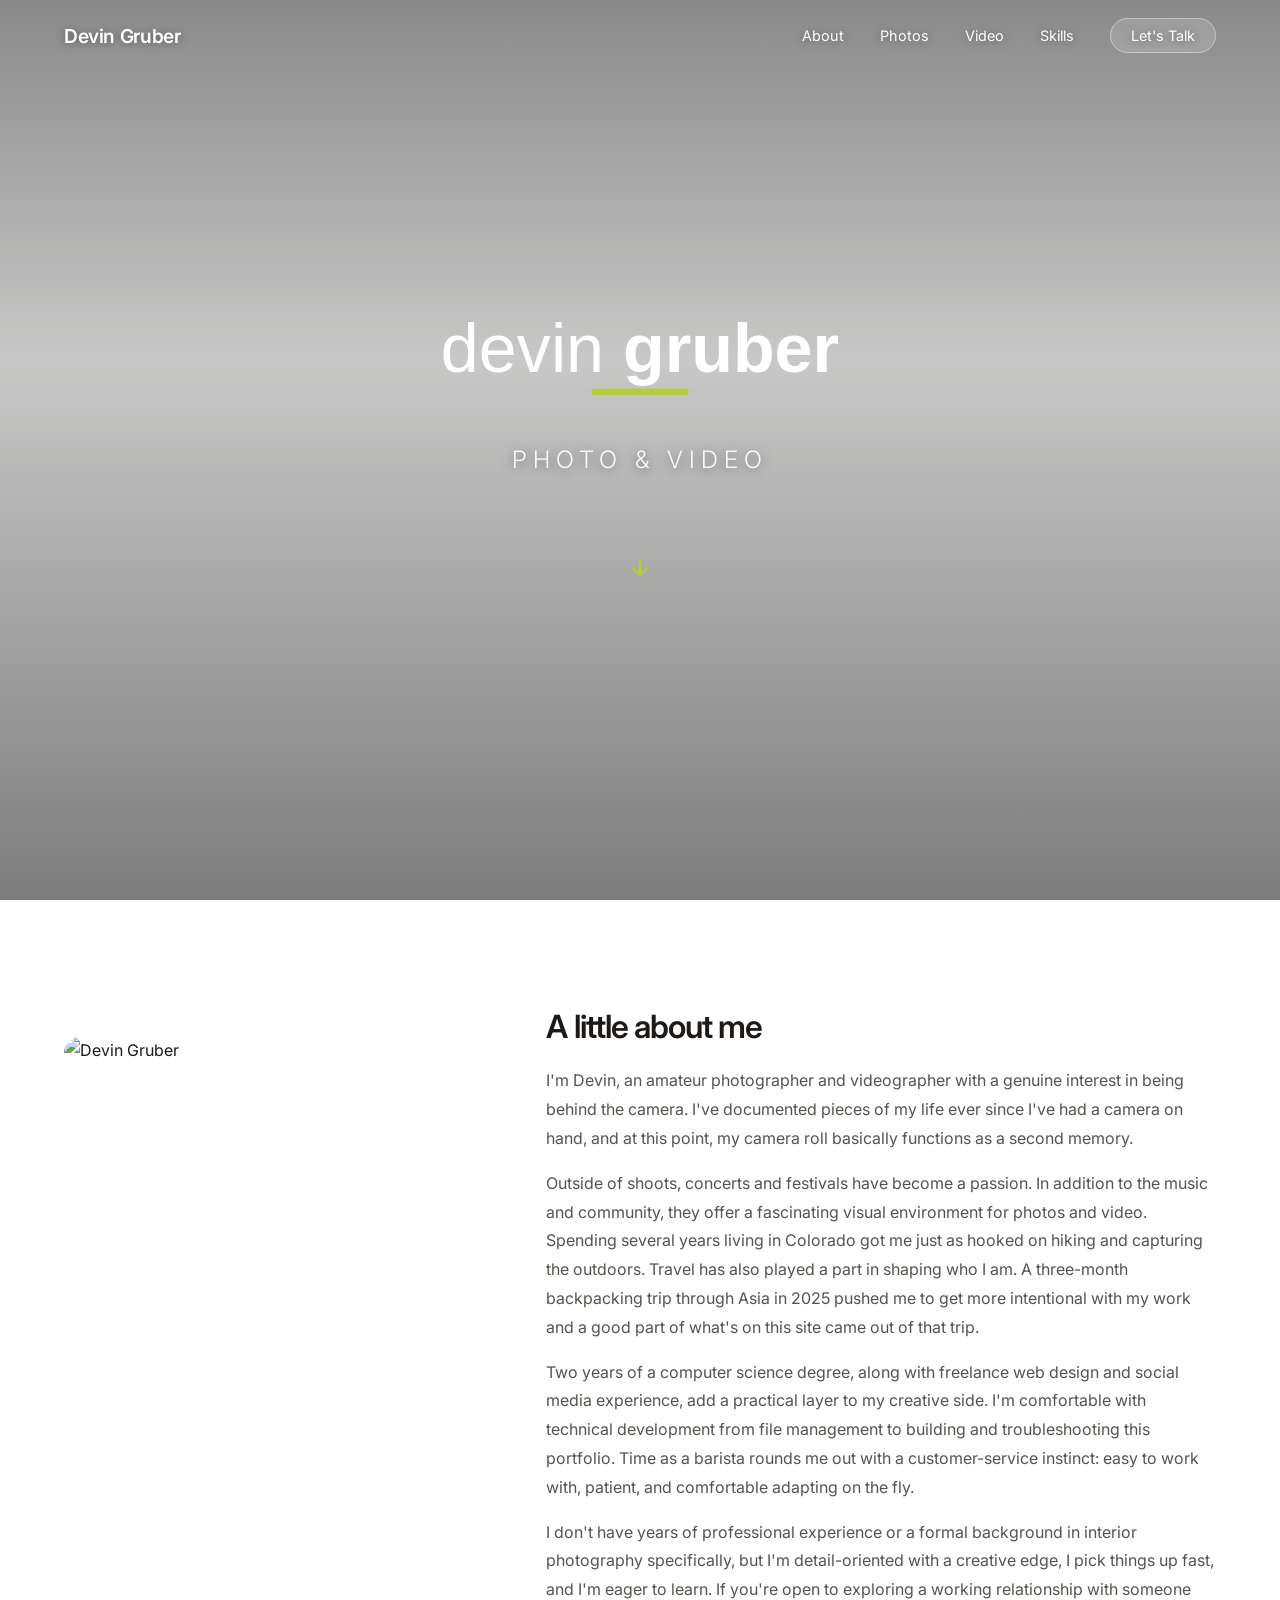
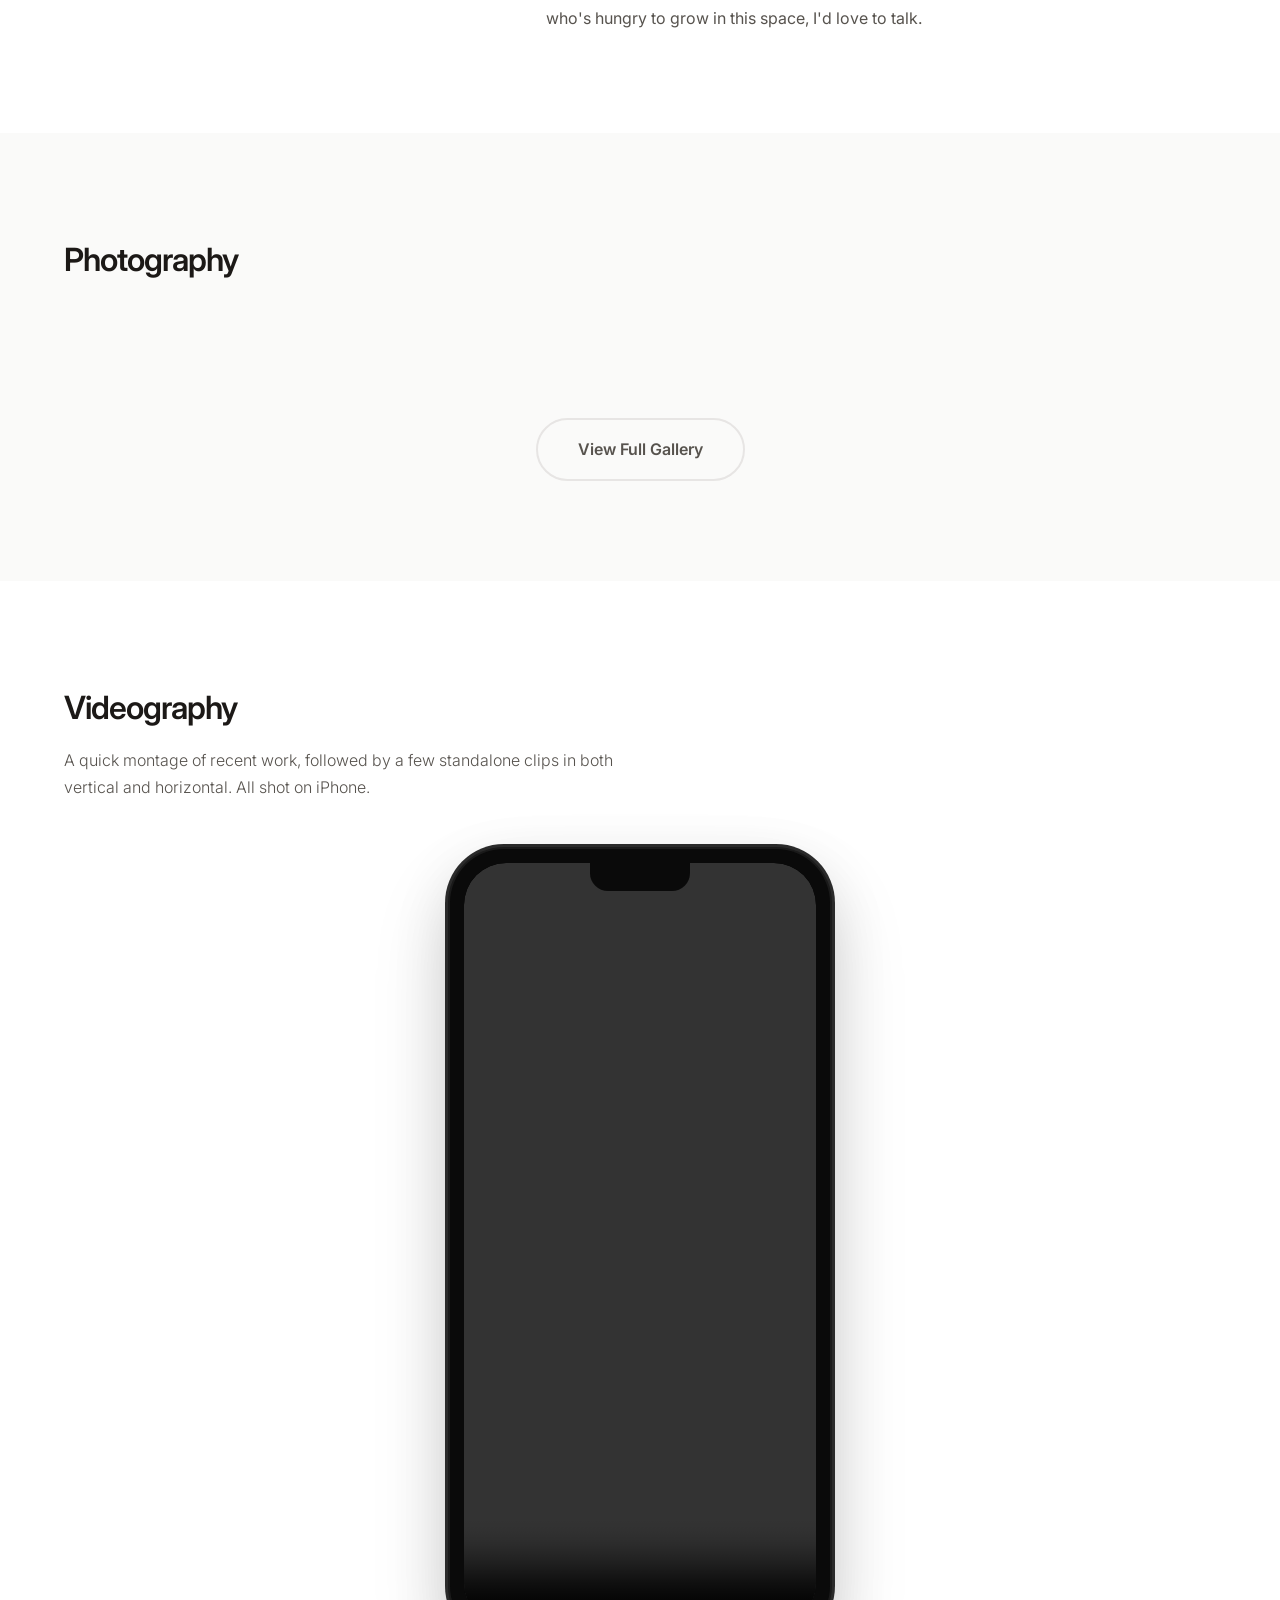
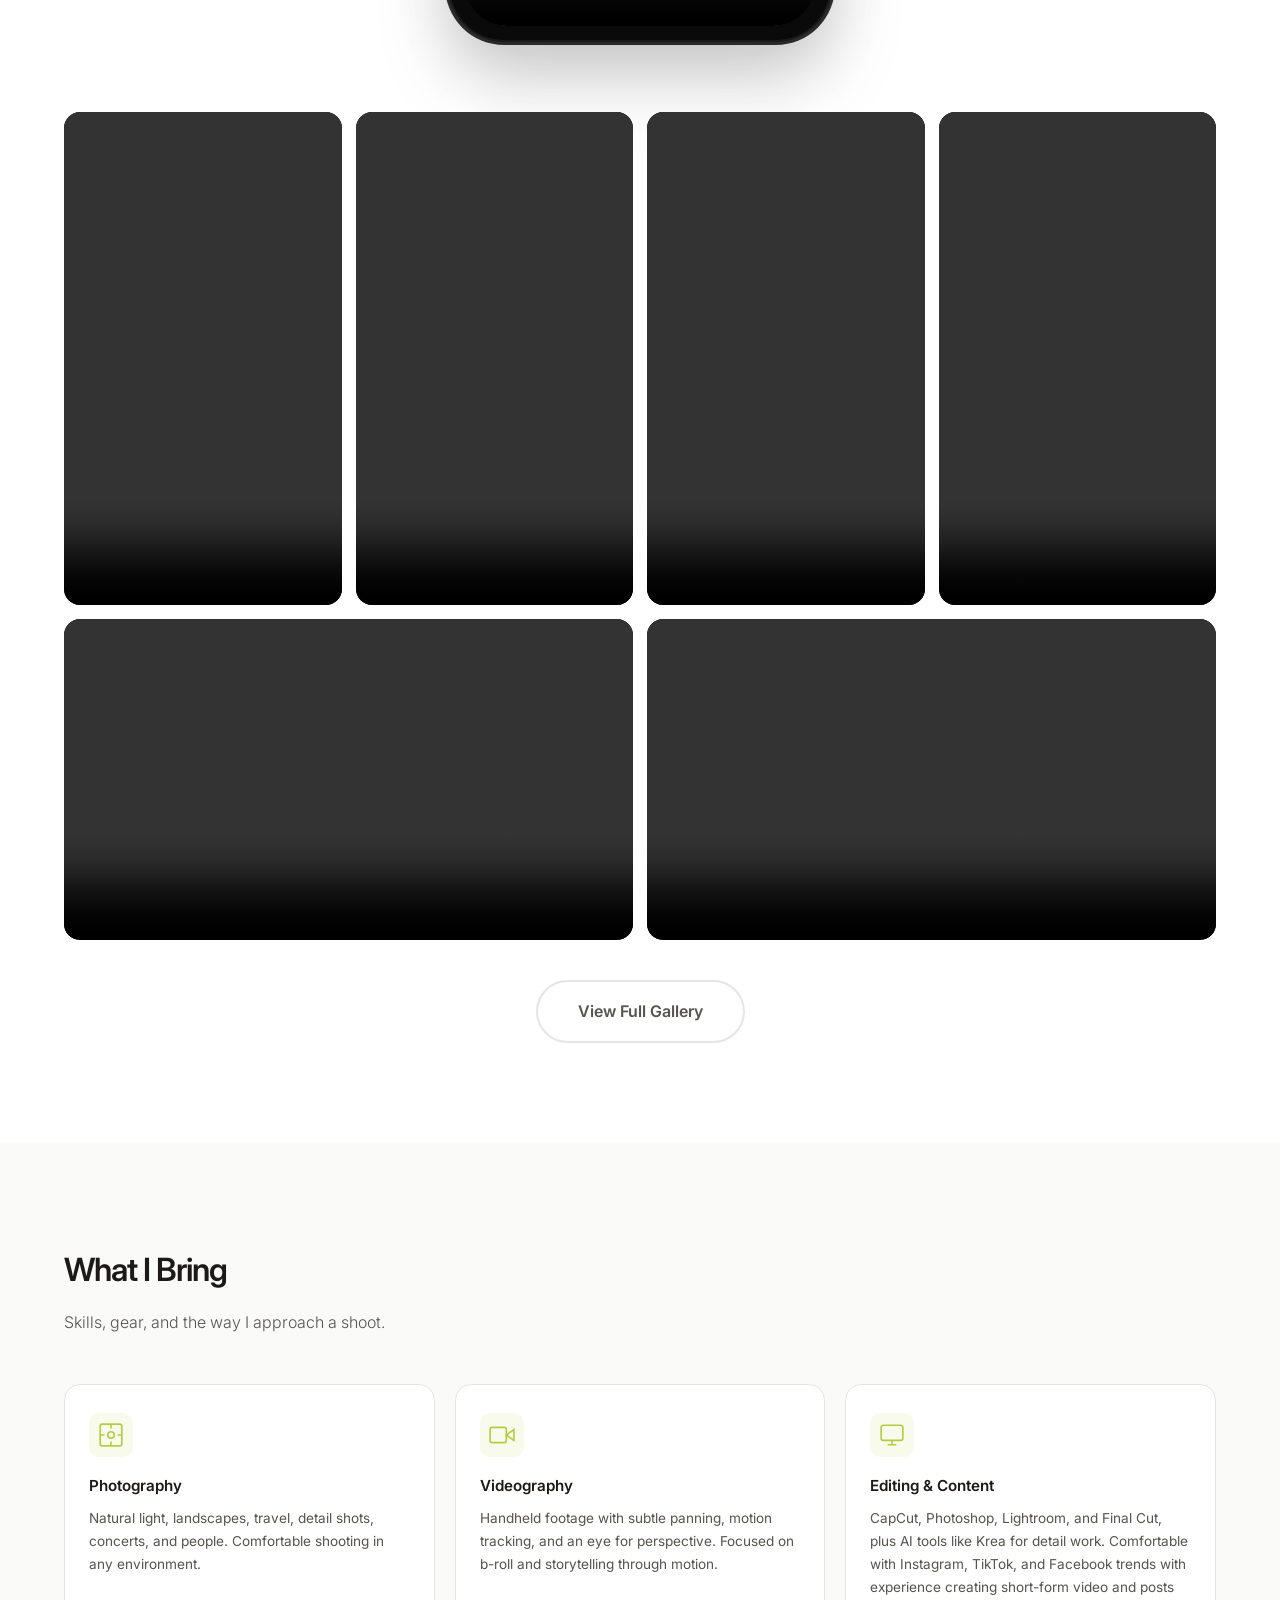
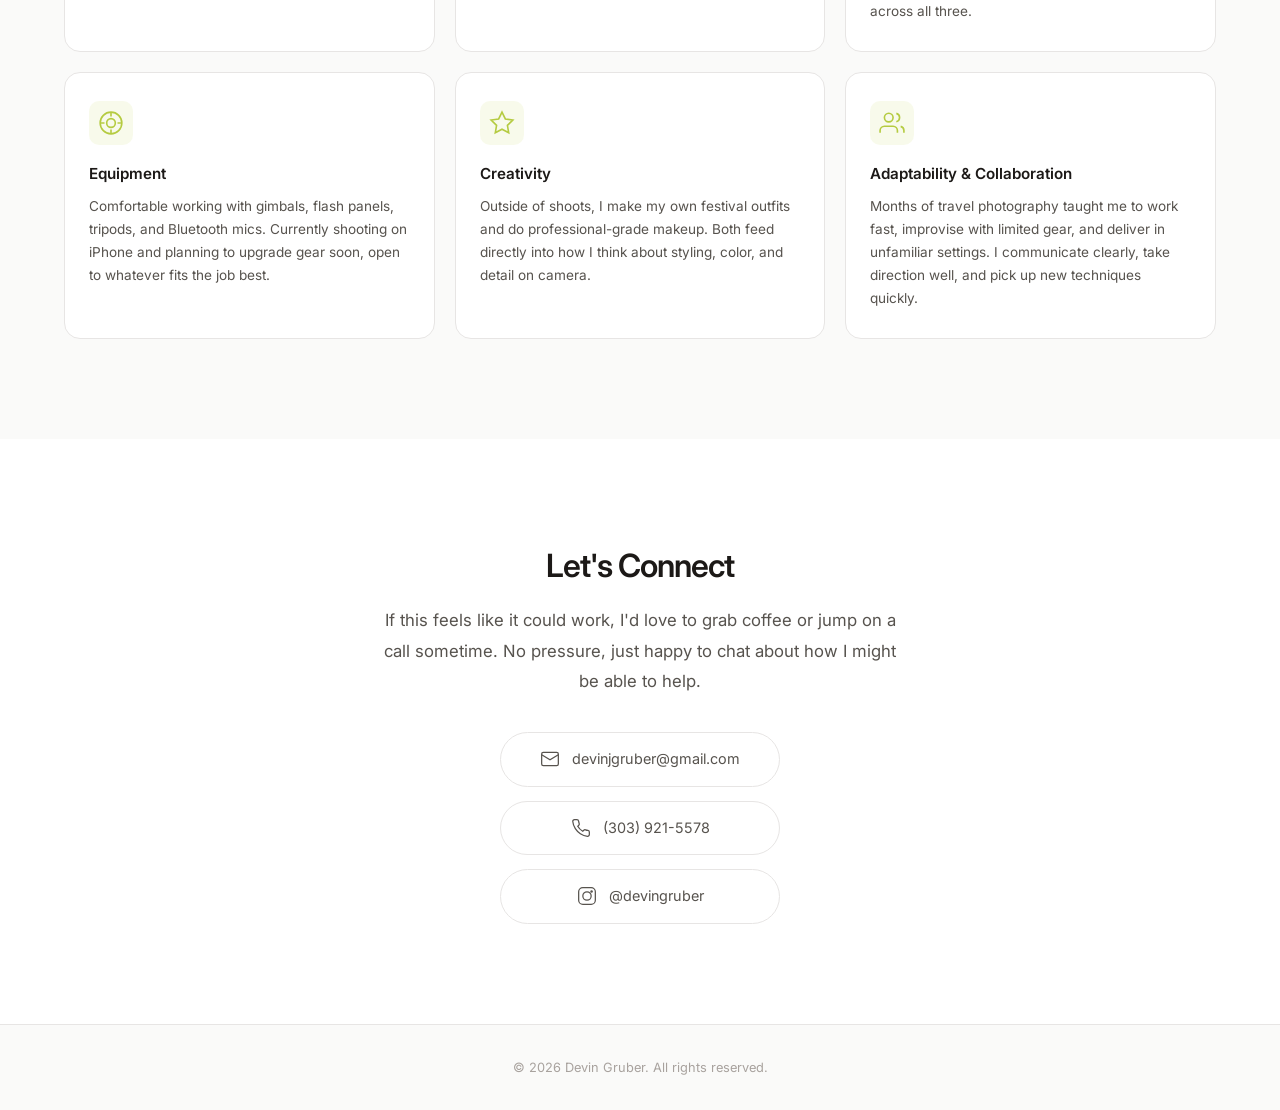
==== commit 9477267a: "Fix gallery nav (dark on load) + smooth photo loading - Nav defaults back to dark text (for gallery " ====
--- a/index.html
+++ b/index.html
@@ -19,7 +19,7 @@
 </head>
 <body>
     <!-- Navigation -->
-    <nav class="nav" id="nav">
+    <nav class="nav hero-visible" id="nav">
         <div class="nav-container">
             <a href="#hero" class="nav-logo">Devin Gruber</a>
             <button class="nav-toggle" aria-label="Toggle menu">
--- a/styles.css
+++ b/styles.css
@@ -56,6 +56,18 @@
     border-bottom-color: var(--color-border);
     box-shadow: var(--shadow-sm);
 }
+.nav.scrolled .nav-logo,
+.nav.scrolled .nav-links a {
+    color: var(--color-text-muted);
+    text-shadow: none;
+}
+.nav.scrolled .nav-links a:hover { color: var(--color-text); }
+.nav.scrolled .nav-cta {
+    background: var(--color-accent);
+    border: none;
+    color: white !important;
+    text-shadow: none;
+}
 .nav.hero-visible {
     background: transparent;
     backdrop-filter: none;
@@ -76,12 +88,12 @@
     max-width: 1200px; margin: 0 auto; padding: 0 24px;
     display: flex; align-items: center; justify-content: space-between; height: 72px;
 }
-.nav-logo { font-size: 1.2rem; font-weight: 600; letter-spacing: -0.02em; }
+.nav-logo { font-size: 1.2rem; font-weight: 600; letter-spacing: -0.02em; color: var(--color-text-muted); }
 .nav-links { display: flex; align-items: center; gap: 36px; list-style: none; }
-.nav-links a { font-size: 0.9rem; font-weight: 400; color: var(--color-text-muted); transition: var(--transition); }
+.nav-links a { font-size: 0.9rem; font-weight: 400; color: var(--color-text-muted); text-shadow: none; transition: var(--transition); }
 .nav-links a:hover { color: var(--color-text); }
-.nav-cta { padding: 8px 20px; background: var(--color-accent); color: white !important; border-radius: 100px; font-weight: 500; }
-.nav-cta:hover { background: var(--color-pop); opacity: 1; }
+.nav-cta { padding: 8px 20px; background: var(--color-accent); border: none; color: white !important; border-radius: 100px; font-weight: 500; text-shadow: none; }
+.nav-cta:hover { background: var(--color-pop); border-color: var(--color-pop); opacity: 1; }
 .nav-toggle { display: none; flex-direction: column; gap: 5px; background: none; border: none; cursor: pointer; padding: 4px; }
 .nav-toggle span { display: block; width: 22px; height: 2px; background: var(--color-text); border-radius: 2px; transition: var(--transition); }
 
@@ -151,8 +163,10 @@
 }
 .photo-preview-grid .photo-item img {
     width: 100%; height: auto; display: block;
-    transition: transform 0.5s cubic-bezier(0.4, 0, 0.2, 1);
-}
+    transition: transform 0.5s cubic-bezier(0.4, 0, 0.2, 1), opacity 0.4s ease;
+    opacity: 0;
+}
+.photo-preview-grid .photo-item img.loaded { opacity: 1; }
 .photo-preview-grid .photo-item:hover img { transform: scale(1.02); }
 
 /* ===========================
@@ -171,8 +185,10 @@
 }
 .photo-grid-full .photo-item img {
     width: 100%; height: auto; display: block;
-    transition: transform 0.5s cubic-bezier(0.4, 0, 0.2, 1);
-}
+    transition: transform 0.5s cubic-bezier(0.4, 0, 0.2, 1), opacity 0.4s ease;
+    opacity: 0;
+}
+.photo-grid-full .photo-item img.loaded { opacity: 1; }
 .photo-grid-full .photo-item:hover img { transform: scale(1.02); }
 
 /* ===========================
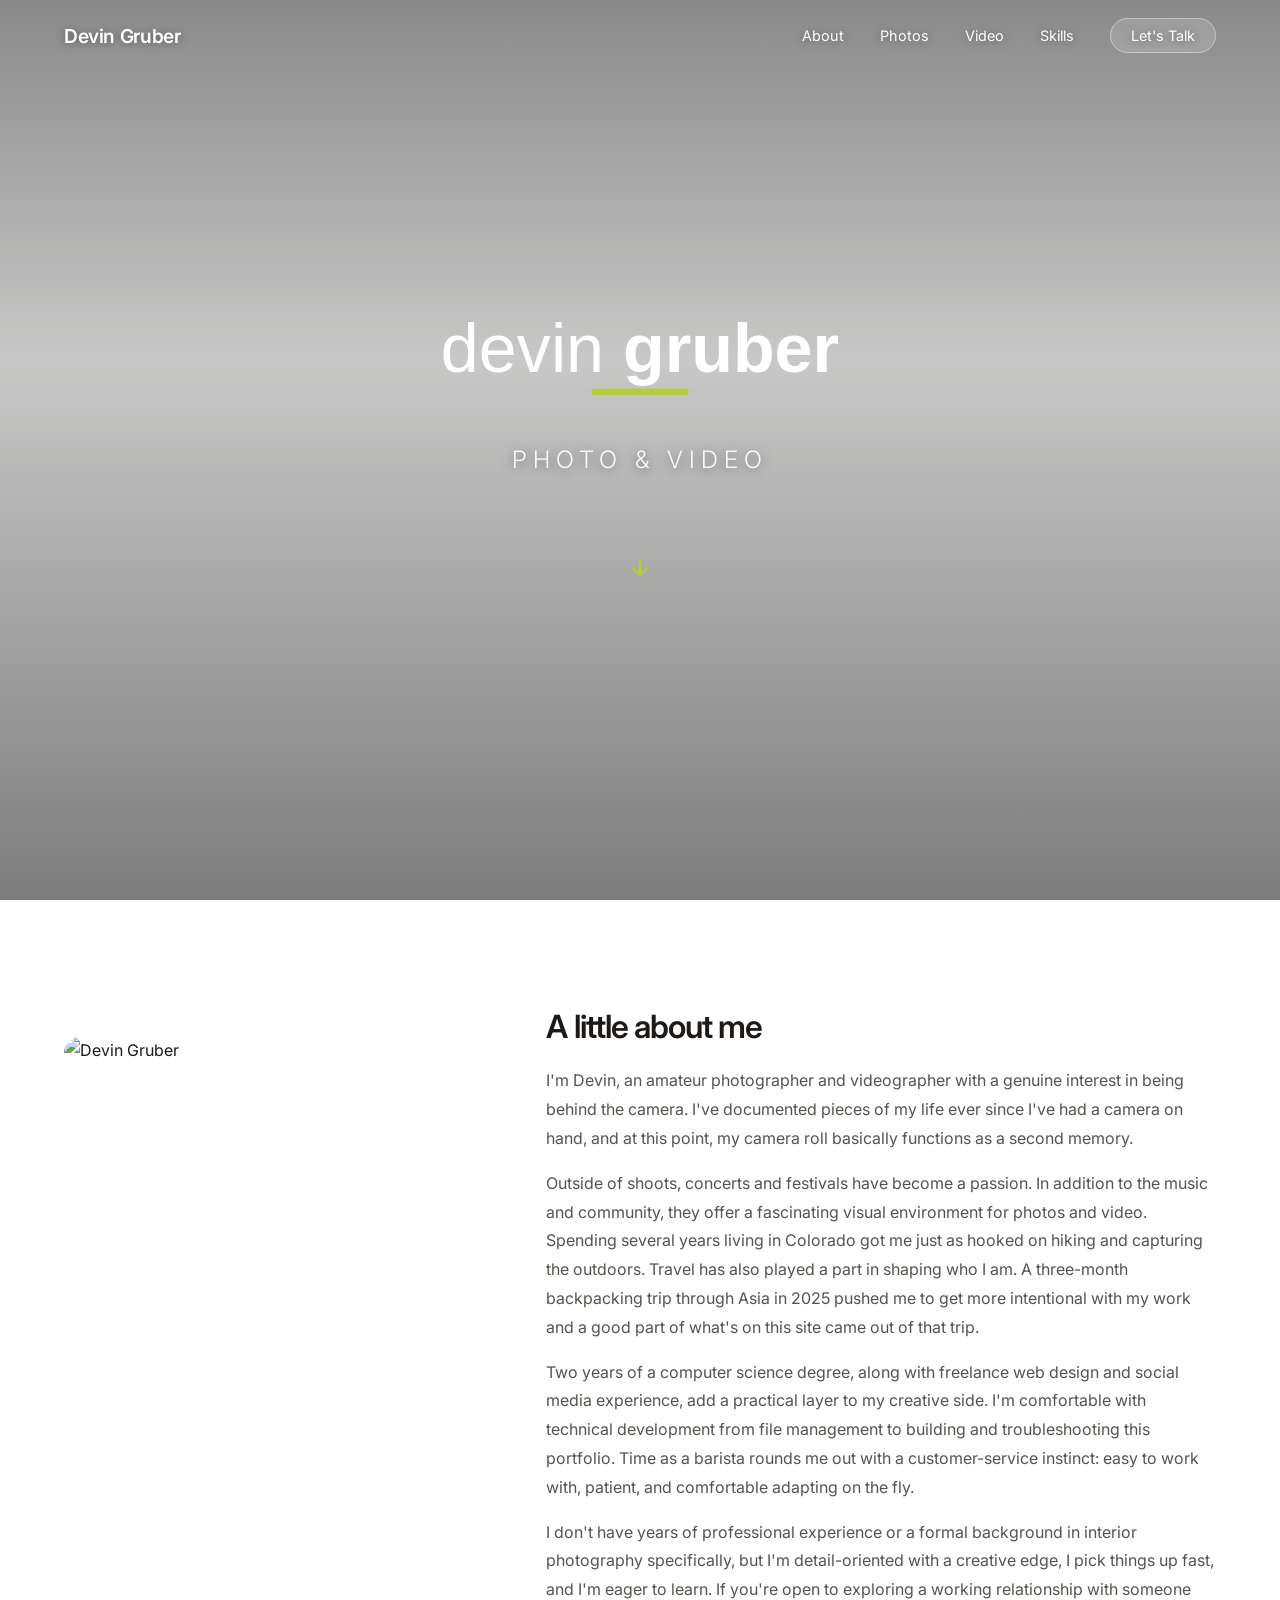
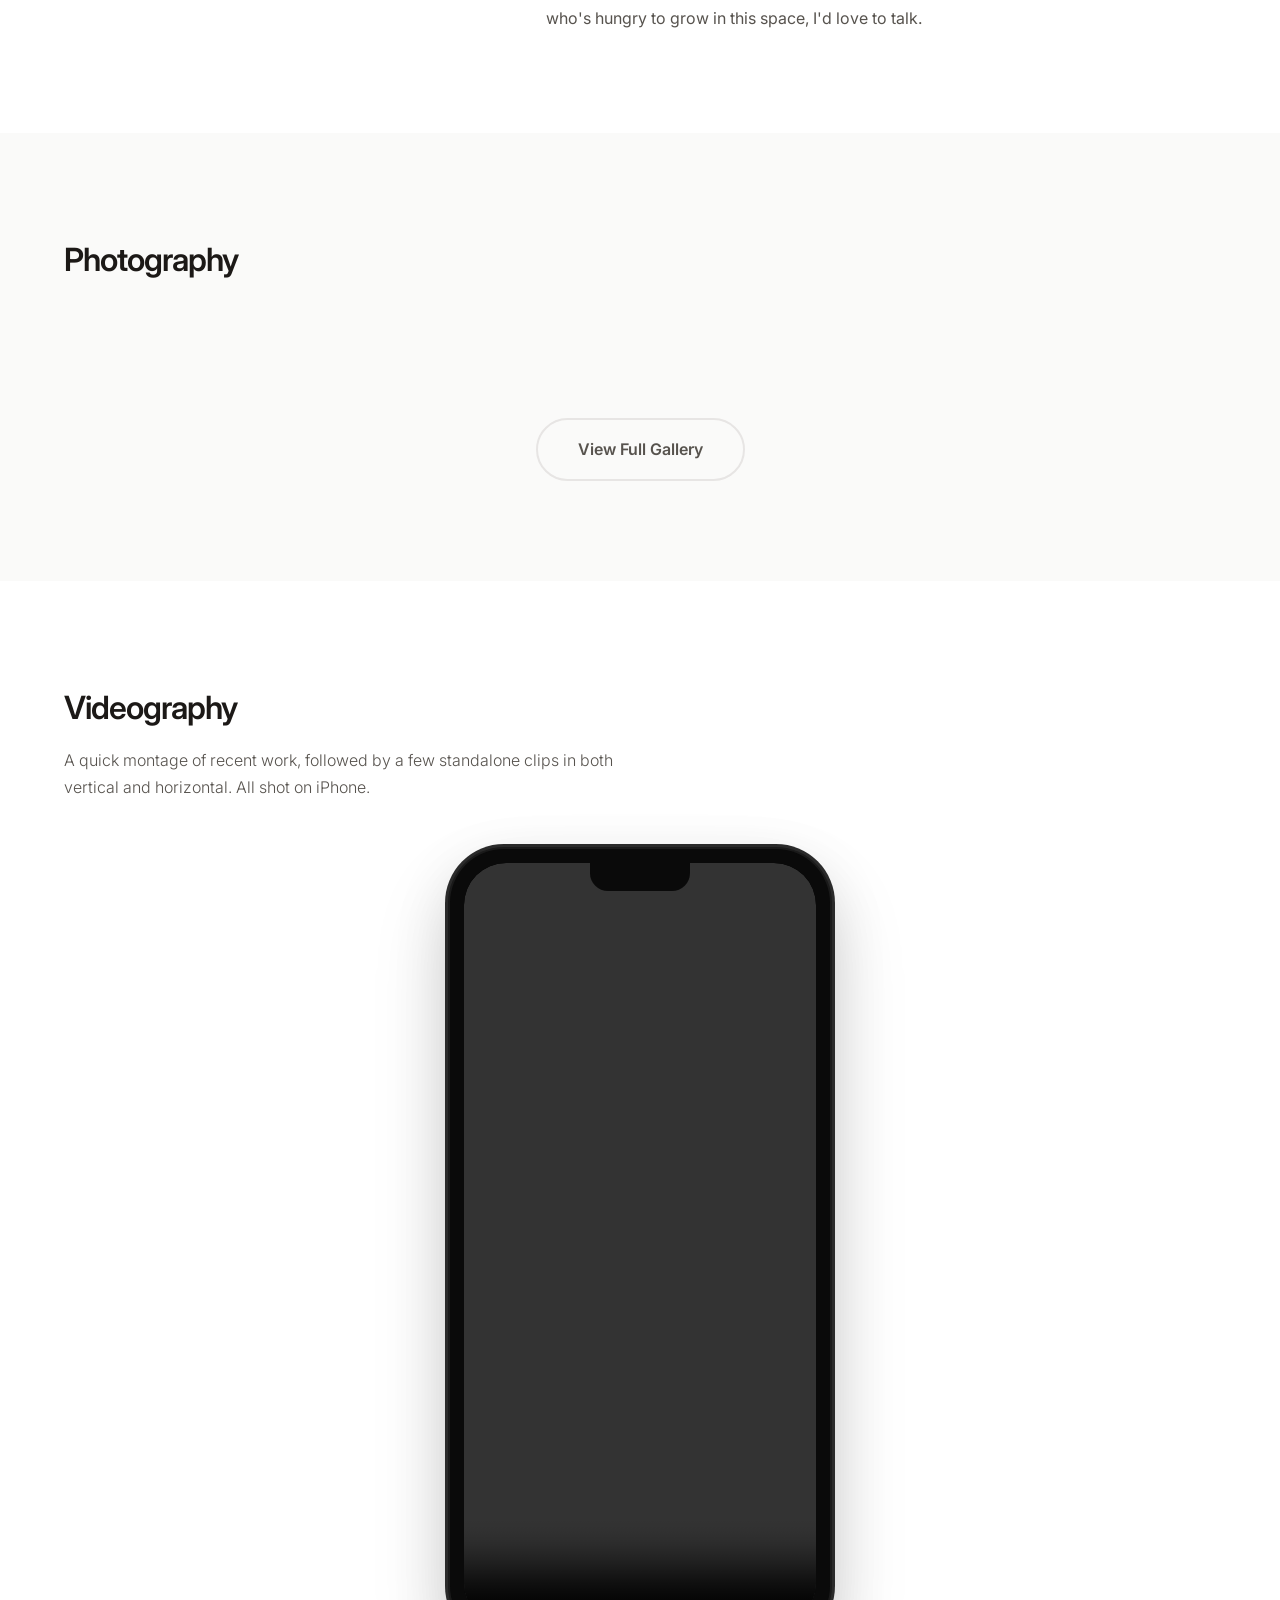
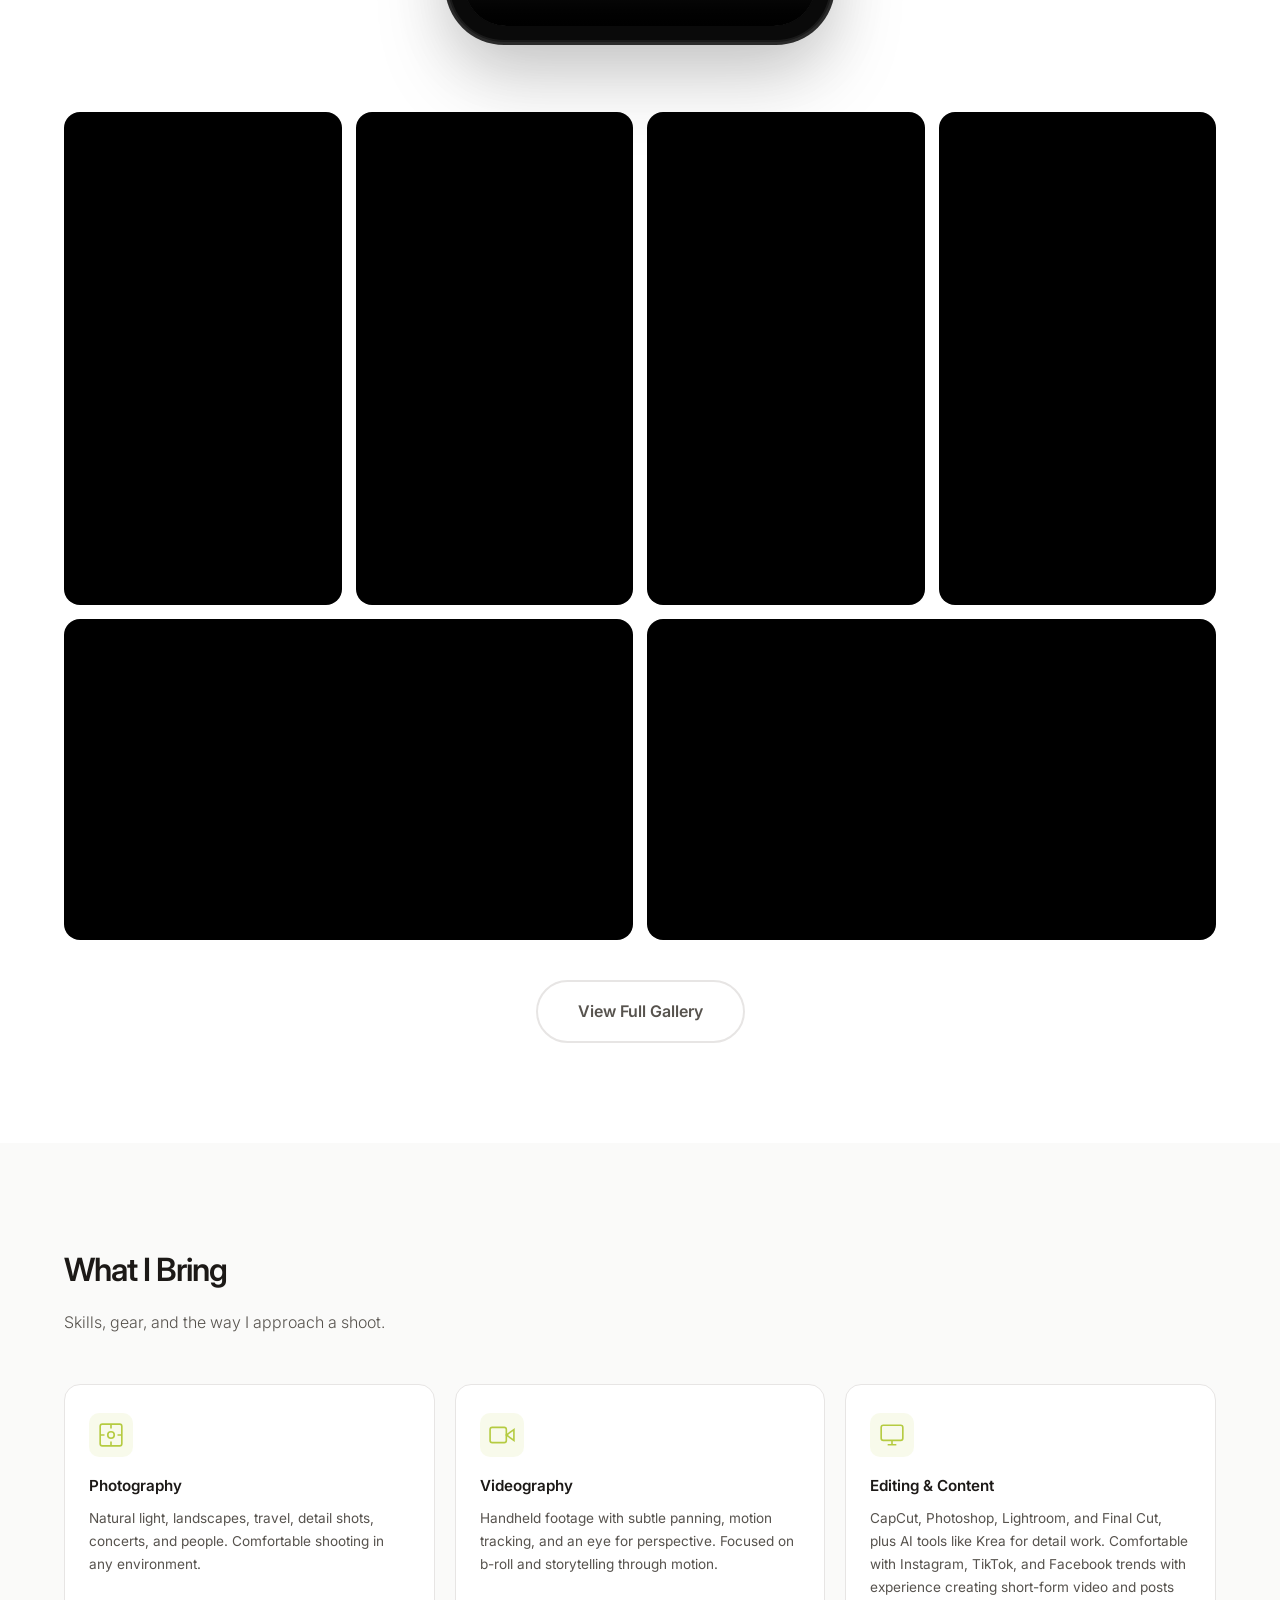
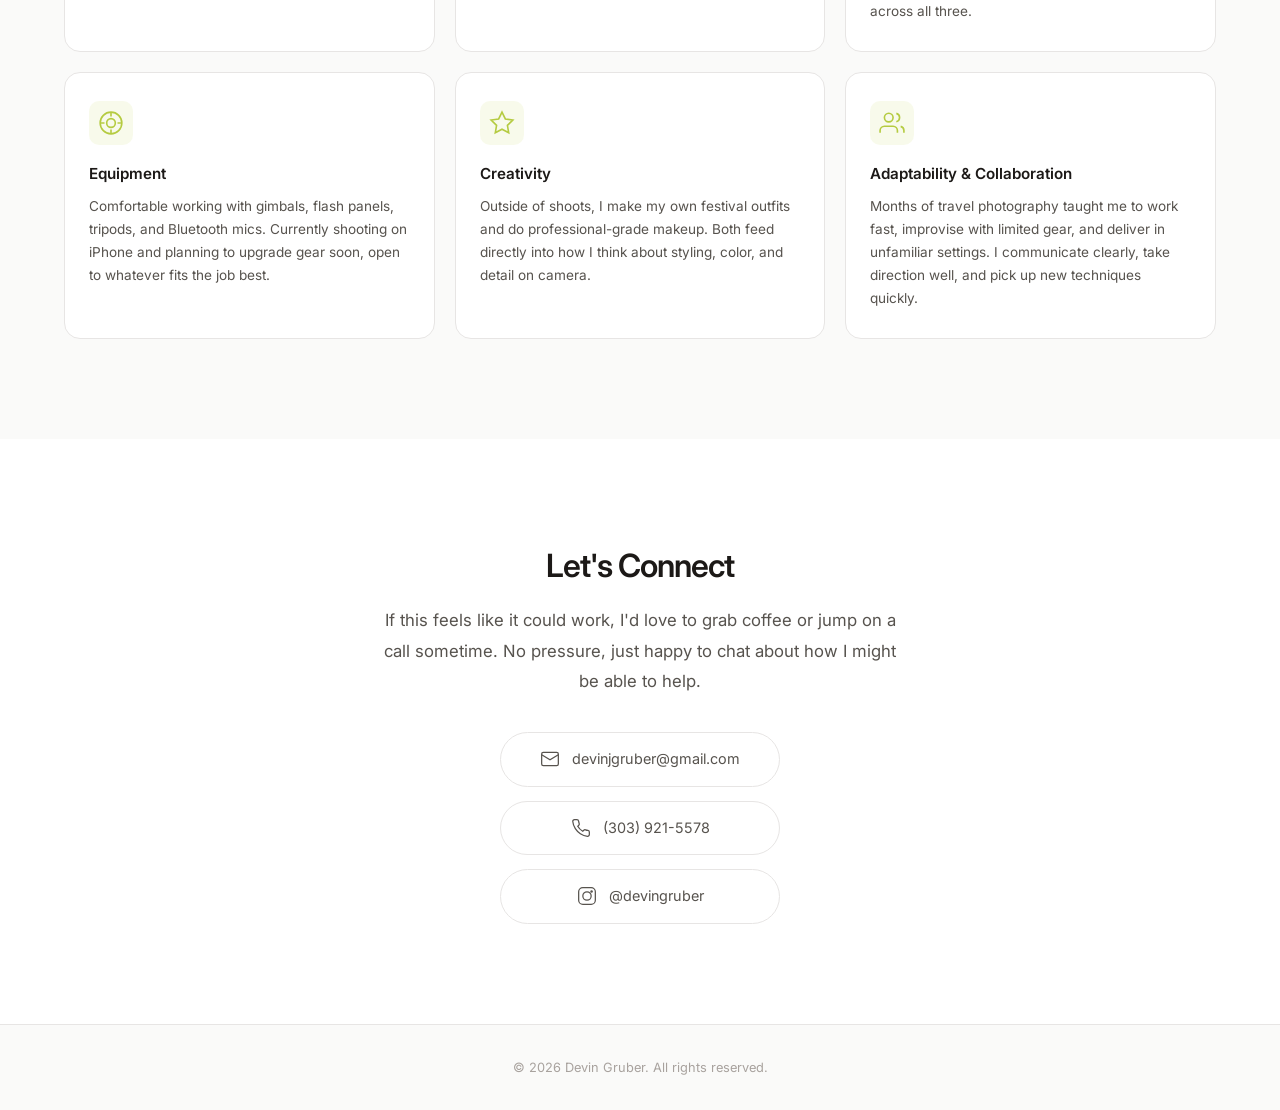
==== commit 16ba8d28: "Switch to Vimeo embeds + full optimization pass Performance: - All video clips now stream from Vimeo" ====
--- a/index.html
+++ b/index.html
@@ -117,34 +117,22 @@
             <!-- Preview Clips -->
             <div class="video-preview-grid">
                 <div class="video-clip vertical">
-                    <video controls playsinline preload="metadata">
-                        <source src="assets/videos/clip-v1.mp4#t=0.001" type="video/mp4">
-                    </video>
-                </div>
-                <div class="video-clip vertical">
-                    <video controls playsinline preload="metadata">
-                        <source src="assets/videos/clip-v2.mp4#t=0.001" type="video/mp4">
-                    </video>
-                </div>
-                <div class="video-clip vertical">
-                    <video controls playsinline preload="metadata">
-                        <source src="assets/videos/clip-v3.mp4#t=0.001" type="video/mp4">
-                    </video>
-                </div>
-                <div class="video-clip vertical">
-                    <video controls playsinline preload="metadata">
-                        <source src="assets/videos/clip-v5.mp4#t=0.001" type="video/mp4">
-                    </video>
+                    <iframe src="https://player.vimeo.com/video/1210633681?badge=0&autopause=0&player_id=0" frameborder="0" allow="autoplay; fullscreen; picture-in-picture" allowfullscreen></iframe>
+                </div>
+                <div class="video-clip vertical">
+                    <iframe src="https://player.vimeo.com/video/1210633682?badge=0&autopause=0&player_id=0" frameborder="0" allow="autoplay; fullscreen; picture-in-picture" allowfullscreen></iframe>
+                </div>
+                <div class="video-clip vertical">
+                    <iframe src="https://player.vimeo.com/video/1210633691?badge=0&autopause=0&player_id=0" frameborder="0" allow="autoplay; fullscreen; picture-in-picture" allowfullscreen></iframe>
+                </div>
+                <div class="video-clip vertical">
+                    <iframe src="https://player.vimeo.com/video/1210633709?badge=0&autopause=0&player_id=0" frameborder="0" allow="autoplay; fullscreen; picture-in-picture" allowfullscreen></iframe>
                 </div>
                 <div class="video-clip horizontal">
-                    <video controls playsinline preload="metadata">
-                        <source src="assets/videos/clip-h1.mp4#t=0.001" type="video/mp4">
-                    </video>
+                    <iframe src="https://player.vimeo.com/video/1210633680?badge=0&autopause=0&player_id=0" frameborder="0" allow="autoplay; fullscreen; picture-in-picture" allowfullscreen></iframe>
                 </div>
                 <div class="video-clip horizontal">
-                    <video controls playsinline preload="metadata">
-                        <source src="assets/videos/clip-h2.mp4#t=0.001" type="video/mp4">
-                    </video>
+                    <iframe src="https://player.vimeo.com/video/1210633660?badge=0&autopause=0&player_id=0" frameborder="0" allow="autoplay; fullscreen; picture-in-picture" allowfullscreen></iframe>
                 </div>
             </div>
             <div class="gallery-cta">
--- a/styles.css
+++ b/styles.css
@@ -36,6 +36,7 @@
 a { color: inherit; text-decoration: none; }
 .container { max-width: 1200px; margin: 0 auto; padding: 0 24px; }
 
+
 /* ===========================
    NAVIGATION
    =========================== */
@@ -56,18 +57,6 @@
     border-bottom-color: var(--color-border);
     box-shadow: var(--shadow-sm);
 }
-.nav.scrolled .nav-logo,
-.nav.scrolled .nav-links a {
-    color: var(--color-text-muted);
-    text-shadow: none;
-}
-.nav.scrolled .nav-links a:hover { color: var(--color-text); }
-.nav.scrolled .nav-cta {
-    background: var(--color-accent);
-    border: none;
-    color: white !important;
-    text-shadow: none;
-}
 .nav.hero-visible {
     background: transparent;
     backdrop-filter: none;
@@ -88,14 +77,15 @@
     max-width: 1200px; margin: 0 auto; padding: 0 24px;
     display: flex; align-items: center; justify-content: space-between; height: 72px;
 }
-.nav-logo { font-size: 1.2rem; font-weight: 600; letter-spacing: -0.02em; color: var(--color-text-muted); }
+.nav-logo { font-size: 1.2rem; font-weight: 600; letter-spacing: -0.02em; }
 .nav-links { display: flex; align-items: center; gap: 36px; list-style: none; }
-.nav-links a { font-size: 0.9rem; font-weight: 400; color: var(--color-text-muted); text-shadow: none; transition: var(--transition); }
+.nav-links a { font-size: 0.9rem; font-weight: 400; color: var(--color-text-muted); transition: var(--transition); }
 .nav-links a:hover { color: var(--color-text); }
-.nav-cta { padding: 8px 20px; background: var(--color-accent); border: none; color: white !important; border-radius: 100px; font-weight: 500; text-shadow: none; }
-.nav-cta:hover { background: var(--color-pop); border-color: var(--color-pop); opacity: 1; }
+.nav-cta { padding: 8px 20px; background: var(--color-accent); color: white !important; border-radius: 100px; font-weight: 500; }
+.nav-cta:hover { background: var(--color-pop); opacity: 1; }
 .nav-toggle { display: none; flex-direction: column; gap: 5px; background: none; border: none; cursor: pointer; padding: 4px; }
 .nav-toggle span { display: block; width: 22px; height: 2px; background: var(--color-text); border-radius: 2px; transition: var(--transition); }
+
 
 /* ===========================
    HERO
@@ -114,11 +104,10 @@
 .hero-content {
     position: relative; z-index: 1; padding: 80px 32px;
     display: flex; flex-direction: column; align-items: center; gap: 24px;
-    width: 100%; max-width: 800px; margin: 0 auto; text-align: center;
+    width: 100%; max-width: 800px;
 }
 .hero-logo-img {
     width: 100%; max-width: 520px; height: auto;
-    display: block; margin: 0 auto;
 }
 .hero-tagline {
     font-size: 1.5rem; color: rgba(255,255,255,0.95); font-weight: 300;
@@ -129,6 +118,7 @@
 .hero-scroll:hover { color: #B5CB41; filter: brightness(1.2); }
 .hero-scroll svg { animation: float 2s ease-in-out infinite; }
 @keyframes float { 0%, 100% { transform: translateY(0); } 50% { transform: translateY(6px); } }
+
 
 /* ===========================
    SECTIONS
@@ -163,11 +153,14 @@
 }
 .photo-preview-grid .photo-item img {
     width: 100%; height: auto; display: block;
+    opacity: 0;
     transition: transform 0.5s cubic-bezier(0.4, 0, 0.2, 1), opacity 0.4s ease;
-    opacity: 0;
-}
-.photo-preview-grid .photo-item img.loaded { opacity: 1; }
+}
+.photo-preview-grid .photo-item img.loaded {
+    opacity: 1;
+}
 .photo-preview-grid .photo-item:hover img { transform: scale(1.02); }
+
 
 /* ===========================
    PHOTOS — Full Gallery (masonry)
@@ -185,10 +178,12 @@
 }
 .photo-grid-full .photo-item img {
     width: 100%; height: auto; display: block;
+    opacity: 0;
     transition: transform 0.5s cubic-bezier(0.4, 0, 0.2, 1), opacity 0.4s ease;
-    opacity: 0;
-}
-.photo-grid-full .photo-item img.loaded { opacity: 1; }
+}
+.photo-grid-full .photo-item img.loaded {
+    opacity: 1;
+}
 .photo-grid-full .photo-item:hover img { transform: scale(1.02); }
 
 /* ===========================
@@ -219,6 +214,7 @@
     transform: translateY(-2px);
 }
 
+
 /* ===========================
    VIDEO — iPhone Frame
    =========================== */
@@ -256,6 +252,13 @@
 .video-clip.vertical { aspect-ratio: 9/16; }
 .video-clip.horizontal { aspect-ratio: 16/9; grid-column: span 2; }
 .video-clip video { width: 100%; height: 100%; object-fit: cover; border-radius: var(--radius-lg); }
+.video-clip iframe {
+    width: 100%;
+    height: 100%;
+    border: none;
+    border-radius: var(--radius-lg);
+}
+
 
 /* ===========================
    VIDEO — Full Gallery Grid
@@ -268,6 +271,7 @@
 .video-grid-full .video-clip.vertical { aspect-ratio: 9/16; }
 .video-grid-full .video-clip.horizontal { aspect-ratio: 16/9; grid-column: span 2; }
 .video-grid-full .video-clip video { width: 100%; height: 100%; object-fit: cover; border-radius: var(--radius-lg); }
+.video-grid-full .video-clip iframe { width: 100%; height: 100%; border: none; border-radius: var(--radius-lg); }
 .video-clip-montage { position: relative; }
 .video-label {
     position: absolute; bottom: 10px; left: 50%; transform: translateX(-50%);
@@ -304,6 +308,7 @@
 }
 .gallery-page-content { padding: 0 0 100px; }
 
+
 /* ===========================
    SKILLS
    =========================== */
@@ -343,6 +348,7 @@
    FOOTER
    =========================== */
 .footer { padding: 32px 0; text-align: center; color: var(--color-text-light); font-size: 0.8rem; border-top: 1px solid var(--color-border); }
+
 
 /* ===========================
    LIGHTBOX
@@ -387,6 +393,7 @@
     .montage-video { border-radius: 38px; }
     .iphone-notch { width: 90px; height: 24px; top: 12px; }
 }
+
 
 @media (max-width: 768px) {
     .nav-links {
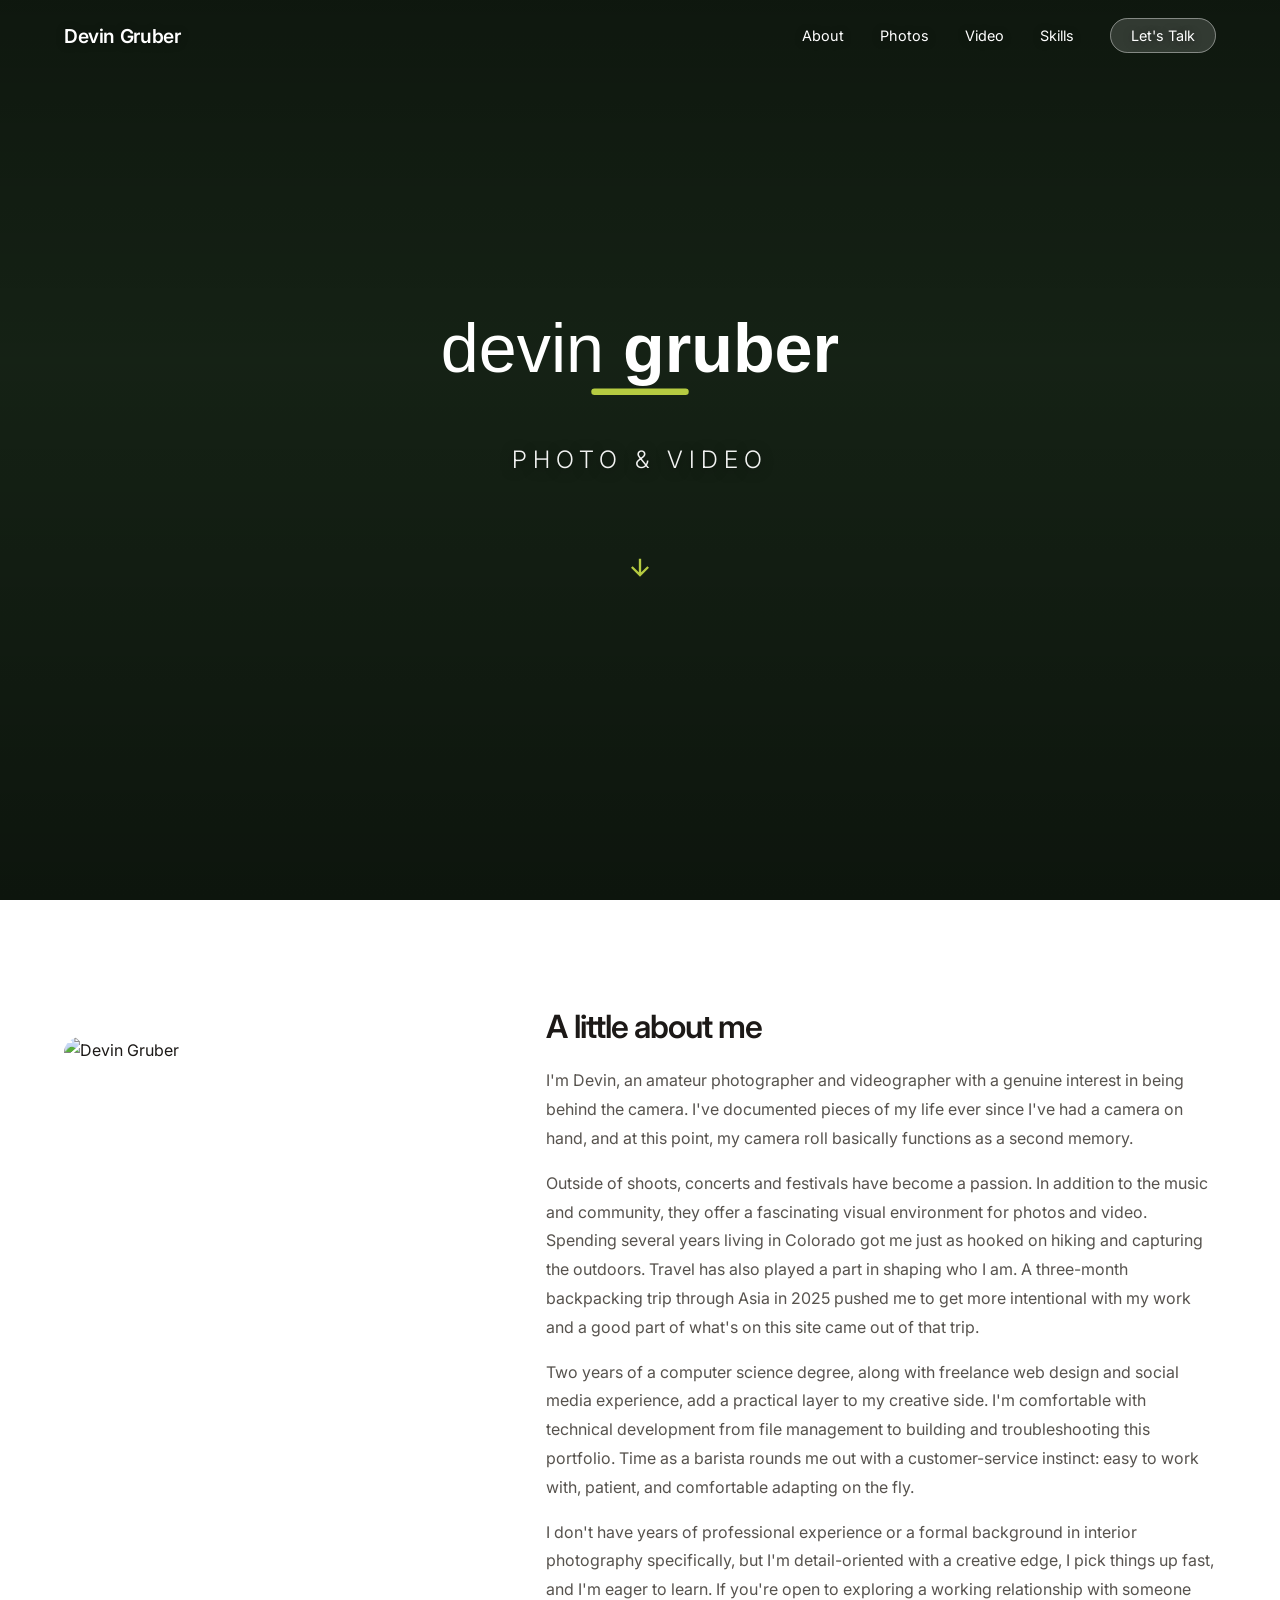
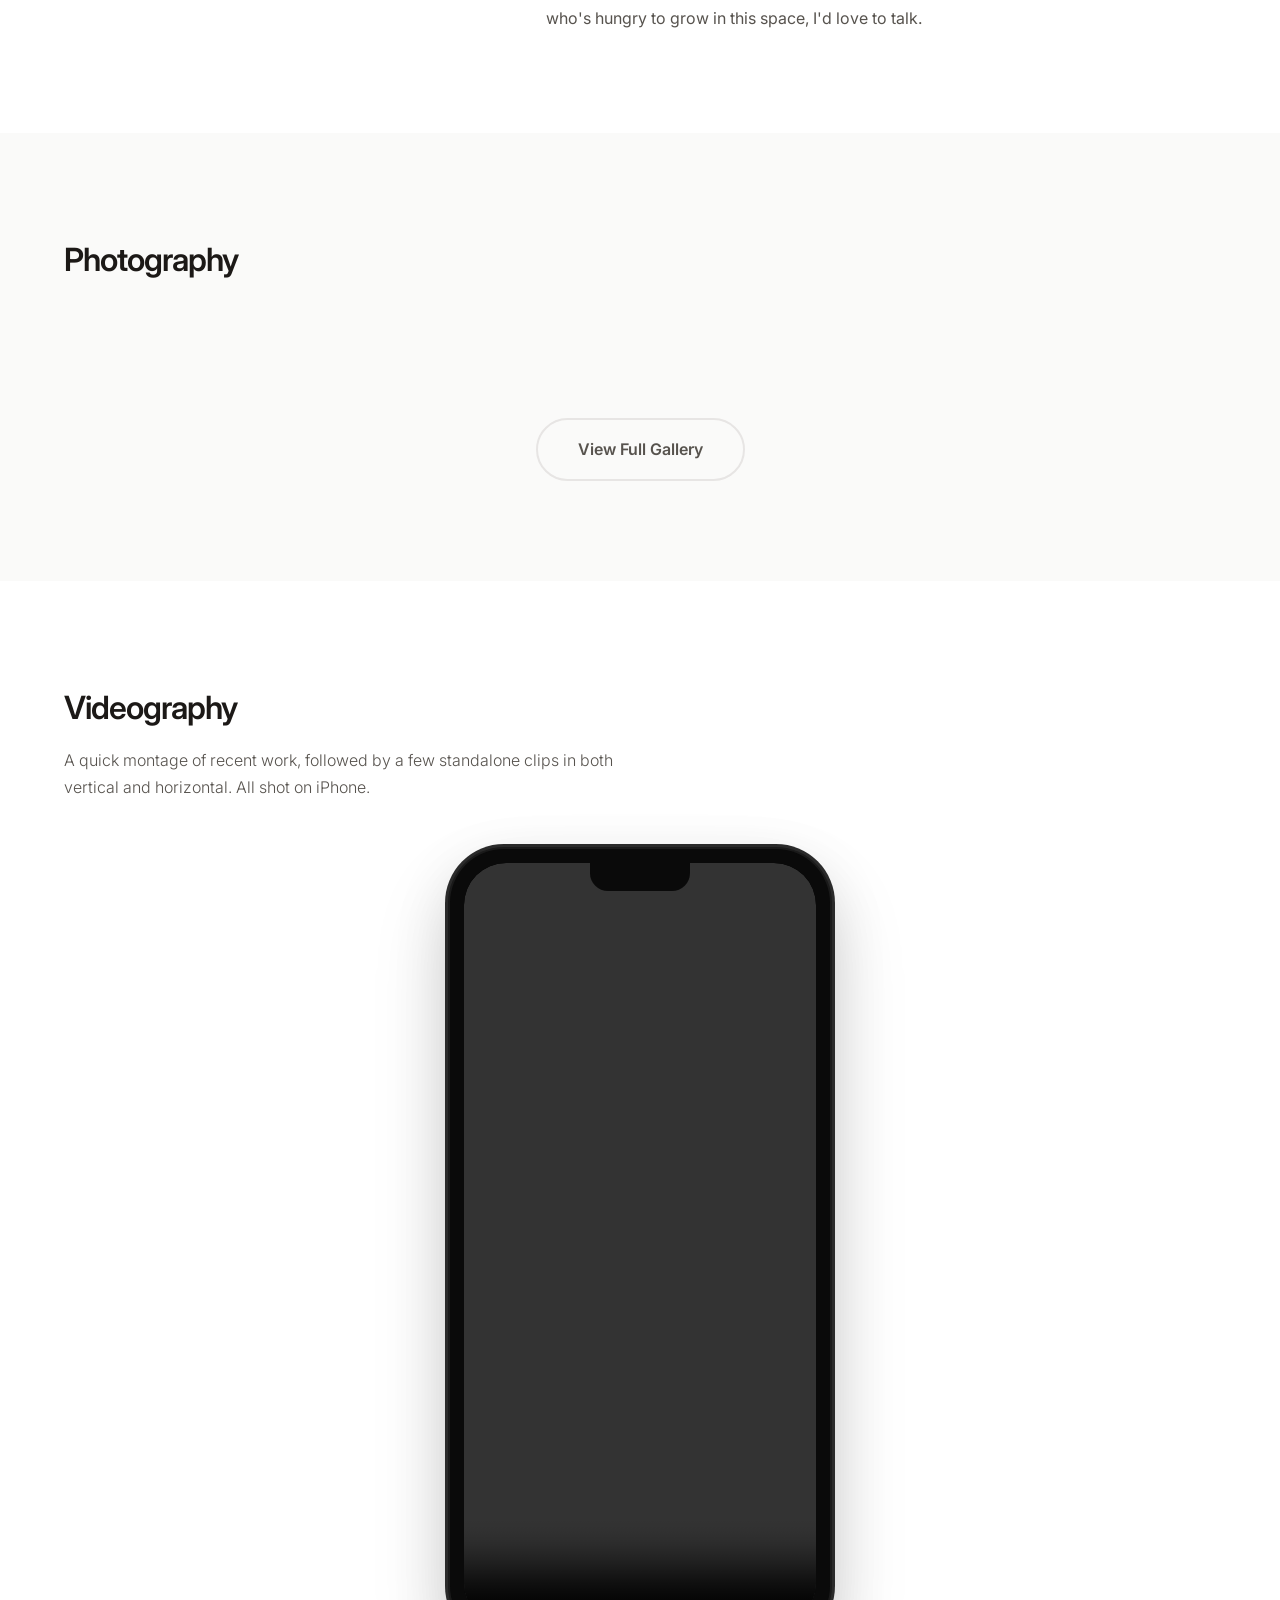
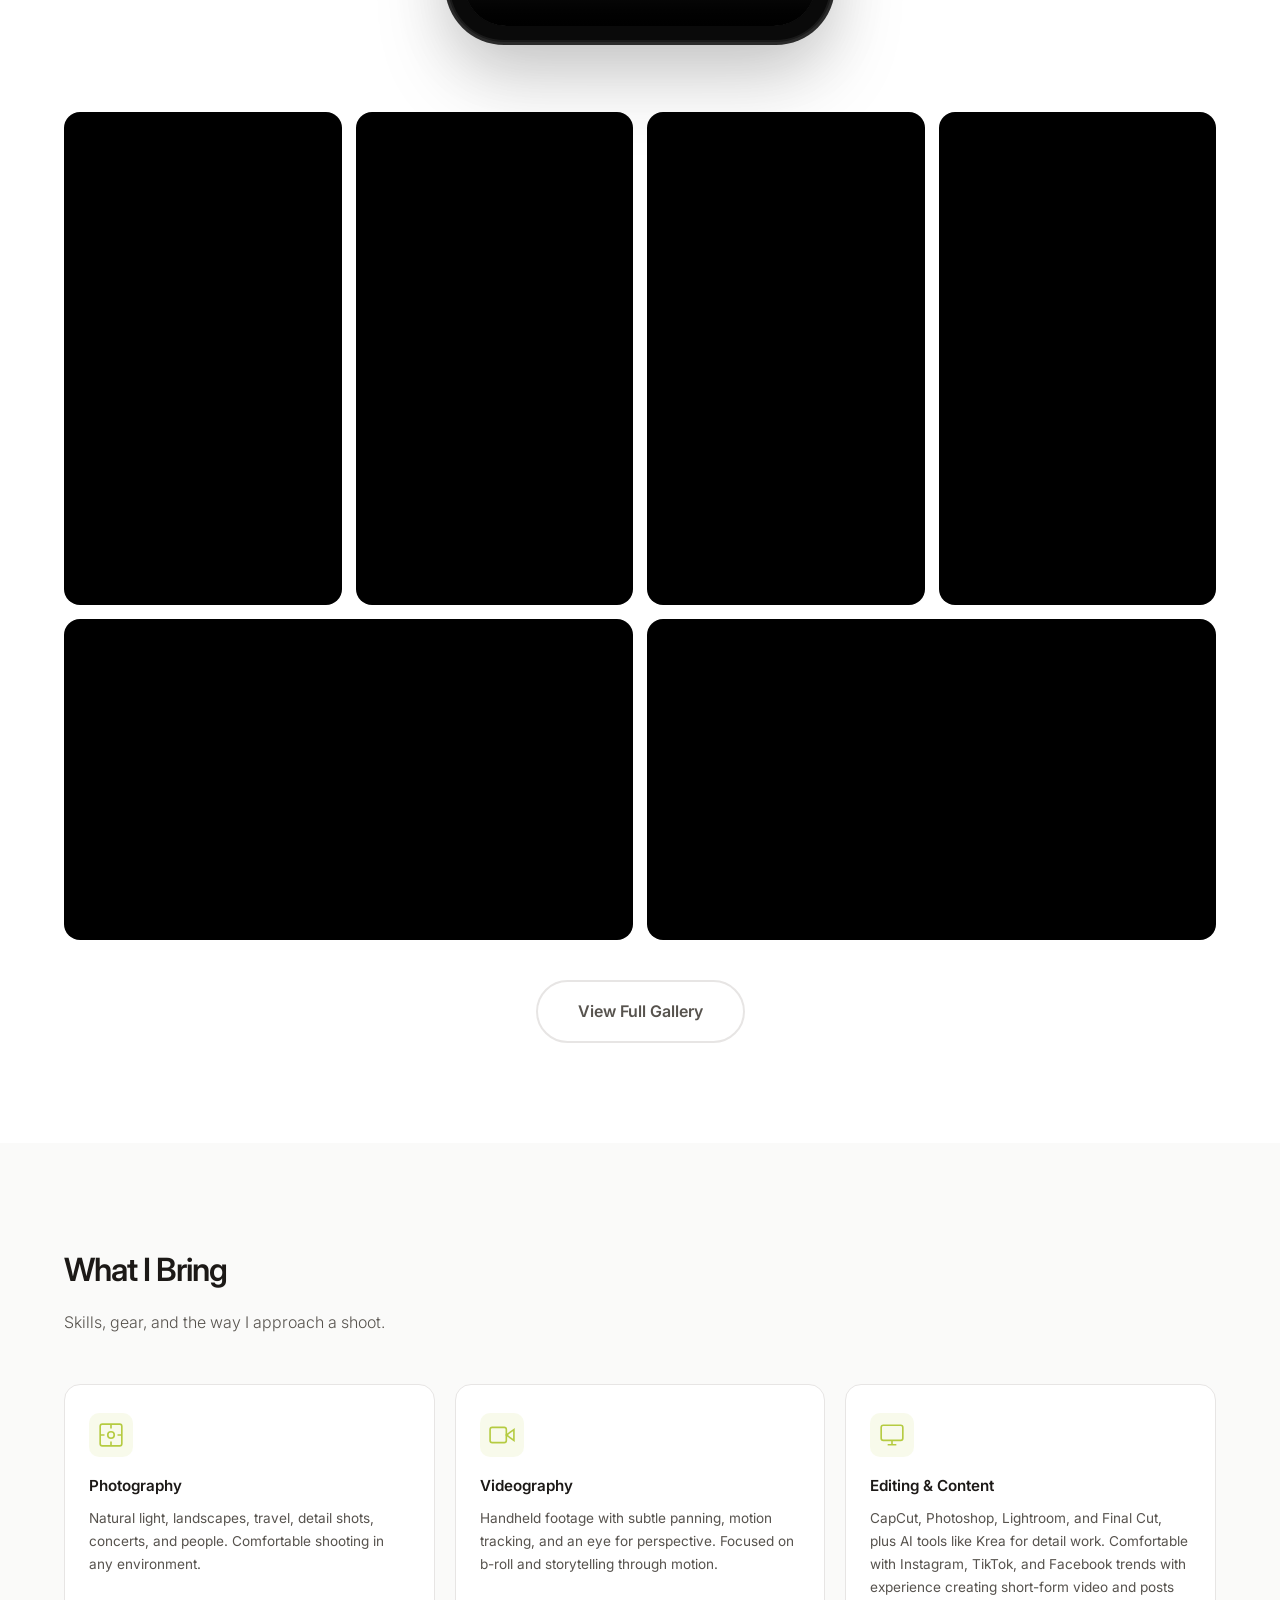
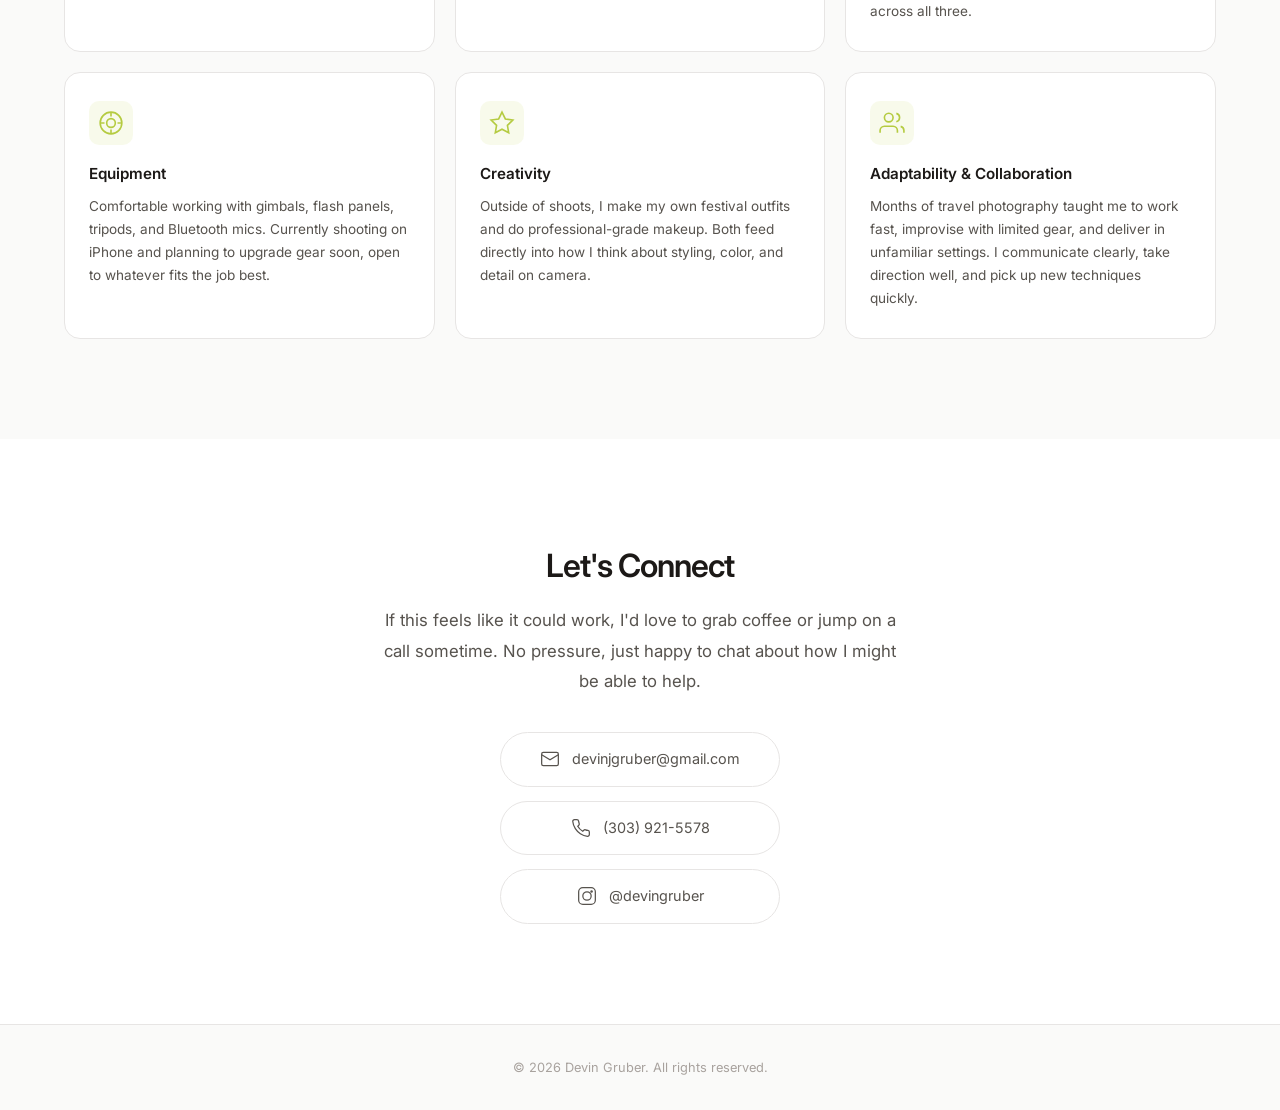
==== commit 64d8fdb5: "Fix hero autoplay on iOS: remove #t fragment + add preload=auto The #t=0.001 fragment was interferin" ====
--- a/index.html
+++ b/index.html
@@ -41,8 +41,8 @@
     <!-- Hero Section -->
     <section class="hero" id="hero">
         <div class="hero-video-wrap">
-            <video class="hero-video" autoplay muted loop playsinline>
-                <source src="assets/hero-loop.mp4#t=0.001" type="video/mp4">
+            <video class="hero-video" autoplay muted loop playsinline preload="auto">
+                <source src="assets/hero-loop.mp4" type="video/mp4">
             </video>
             <div class="hero-overlay"></div>
         </div>
--- a/styles.css
+++ b/styles.css
@@ -94,6 +94,7 @@
     position: relative; min-height: 100vh; min-height: 100dvh;
     display: flex; align-items: center; justify-content: center;
     text-align: center; overflow: hidden;
+    background: #1a2a1a;
 }
 .hero-video-wrap { position: absolute; inset: 0; z-index: 0; }
 .hero-video { width: 100%; height: 100%; object-fit: cover; }
@@ -163,26 +164,21 @@
 
 
 /* ===========================
-   PHOTOS — Full Gallery (masonry)
+   PHOTOS — Full Gallery (stable grid)
    =========================== */
 .photo-grid-full {
-    columns: 3;
-    column-gap: 12px;
+    display: grid;
+    grid-template-columns: repeat(3, 1fr);
+    gap: 12px;
 }
 .photo-grid-full .photo-item {
-    break-inside: avoid;
-    margin-bottom: 12px;
     border-radius: var(--radius);
     overflow: hidden;
     cursor: pointer;
 }
 .photo-grid-full .photo-item img {
-    width: 100%; height: auto; display: block;
-    opacity: 0;
-    transition: transform 0.5s cubic-bezier(0.4, 0, 0.2, 1), opacity 0.4s ease;
-}
-.photo-grid-full .photo-item img.loaded {
-    opacity: 1;
+    width: 100%; height: 100%; object-fit: cover; display: block;
+    transition: transform 0.5s cubic-bezier(0.4, 0, 0.2, 1);
 }
 .photo-grid-full .photo-item:hover img { transform: scale(1.02); }
 
@@ -383,7 +379,7 @@
    =========================== */
 @media (max-width: 1024px) {
     .skills-grid { grid-template-columns: repeat(2, 1fr); }
-    .photo-grid-full { columns: 2; }
+    .photo-grid-full { grid-template-columns: repeat(2, 1fr); }
     .photo-preview-grid { columns: 2; }
     .video-preview-grid { grid-template-columns: repeat(4, 1fr); }
     .video-grid-full { grid-template-columns: repeat(4, 1fr); }
@@ -419,8 +415,8 @@
     .about-image { max-width: 280px; margin: 0 auto; }
     .photo-preview-grid { columns: 2; column-gap: 8px; }
     .photo-preview-grid .photo-item { margin-bottom: 8px; }
-    .photo-grid-full { columns: 2; column-gap: 8px; }
-    .photo-grid-full .photo-item { margin-bottom: 8px; }
+    .photo-grid-full { grid-template-columns: repeat(2, 1fr); gap: 8px; }
+
     .iphone-frame { width: 300px; border-radius: 44px; padding: 11px; }
     .iphone-screen { border-radius: 35px; }
     .montage-video { border-radius: 35px; }
@@ -437,7 +433,7 @@
     .hero-tagline { font-size: 1.2rem; letter-spacing: 0.2em; }
     .hero-scroll svg { width: 32px; height: 32px; }
     .photo-preview-grid { columns: 2; }
-    .photo-grid-full { columns: 2; }
+    .photo-grid-full { grid-template-columns: repeat(2, 1fr); }
     .iphone-frame { width: 260px; border-radius: 40px; padding: 10px; }
     .iphone-screen { border-radius: 32px; }
     .montage-video { border-radius: 32px; }
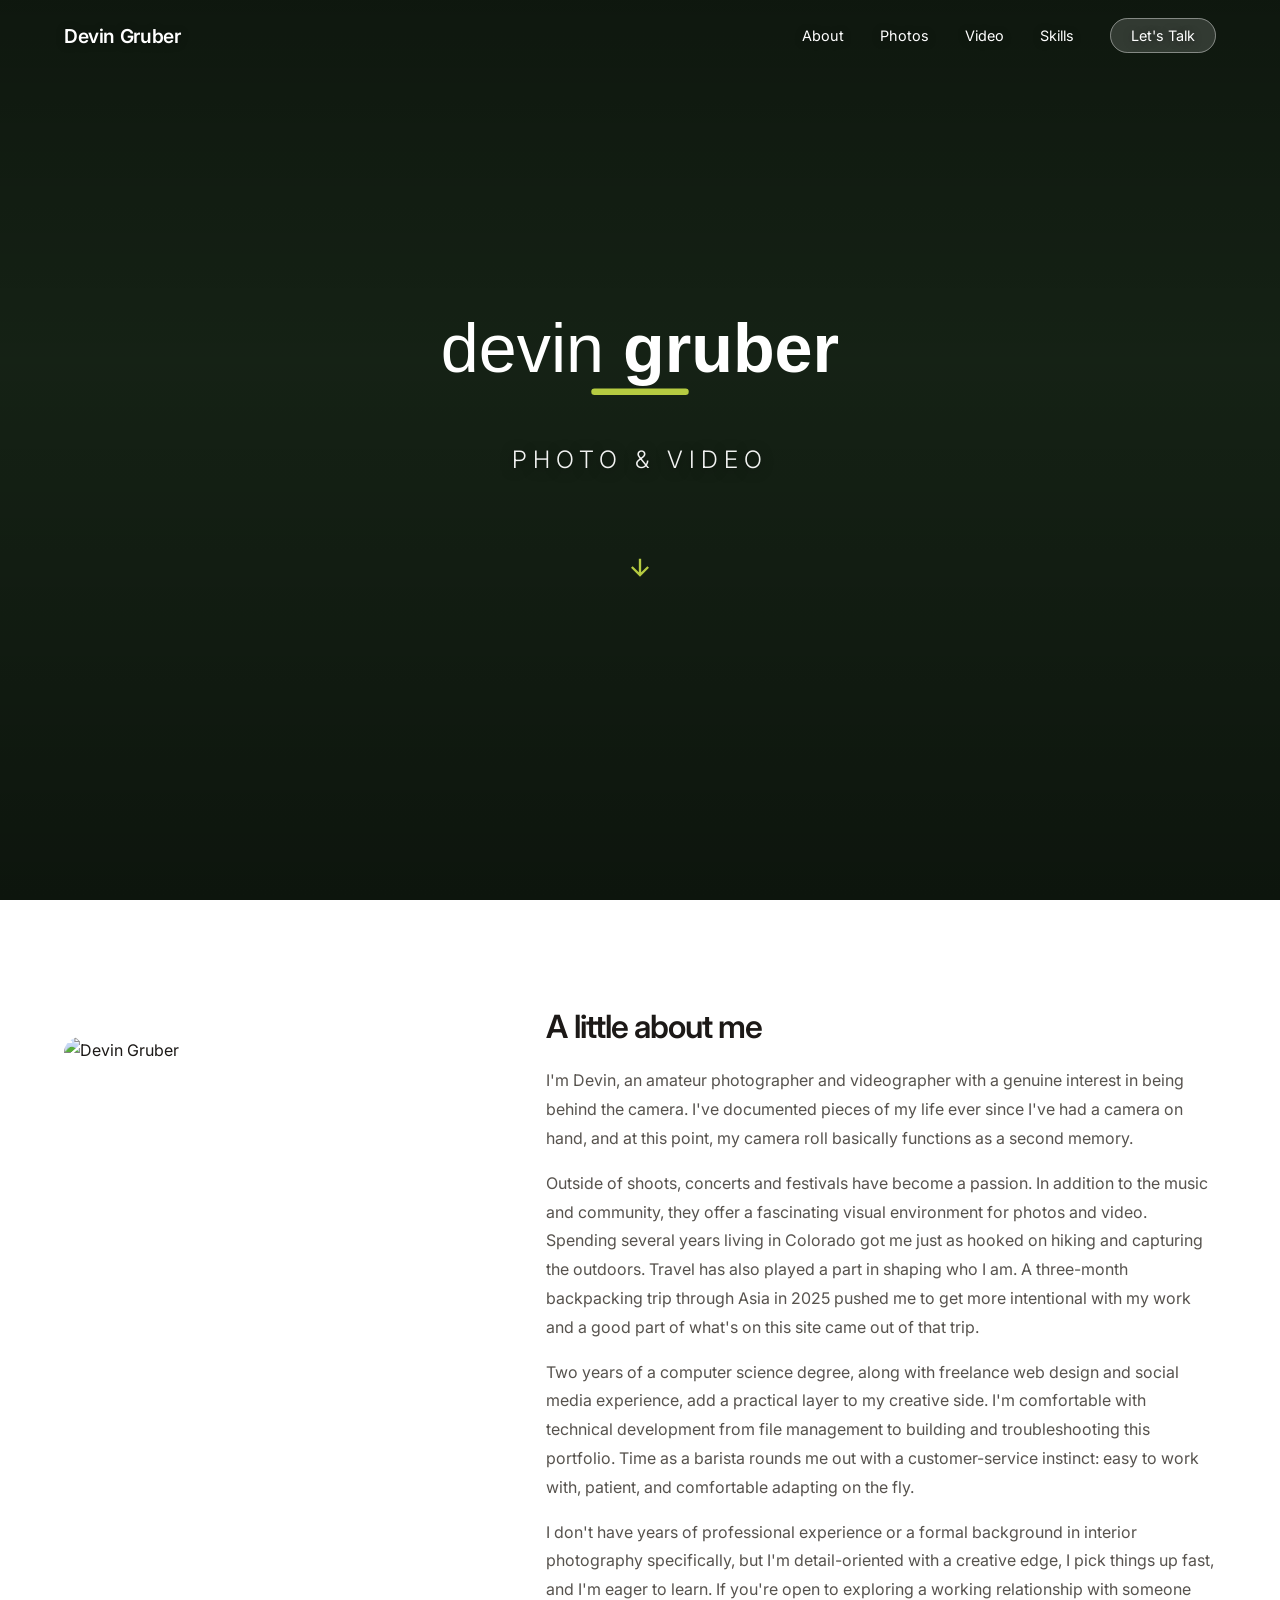
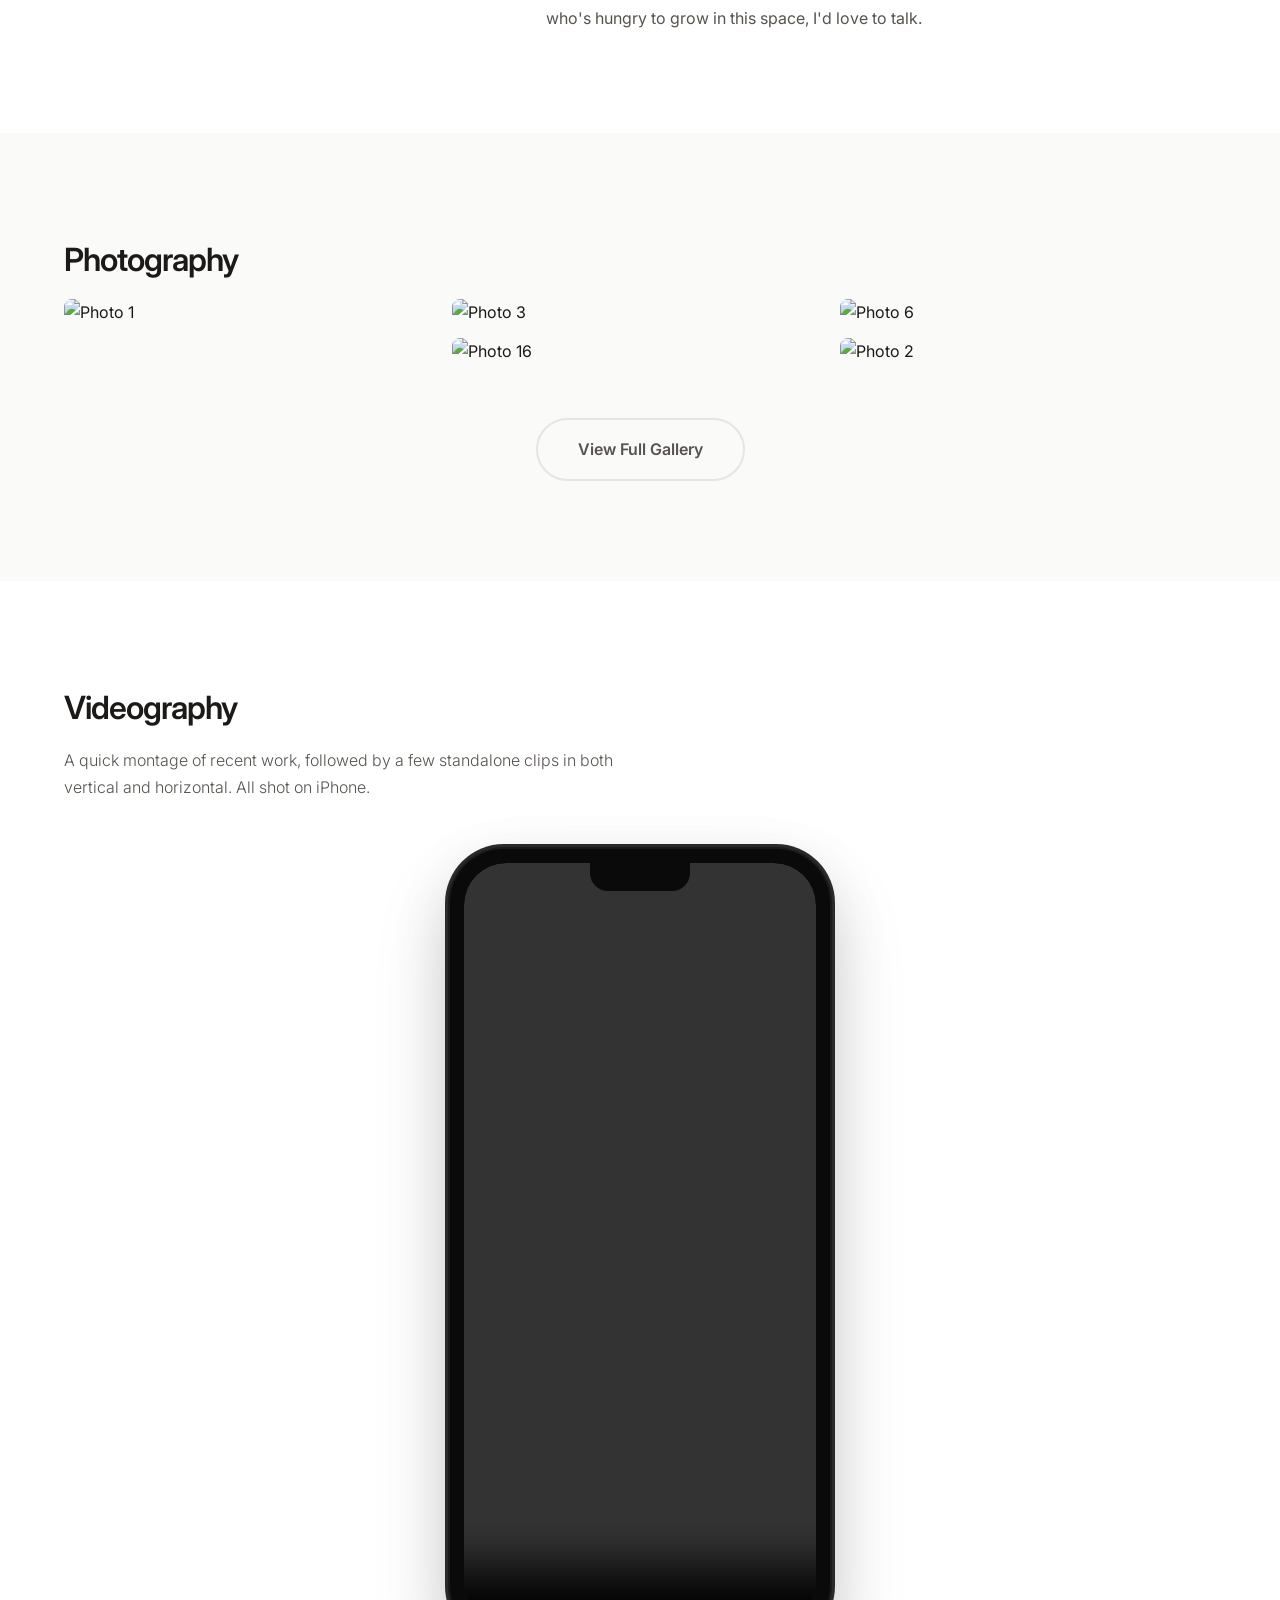
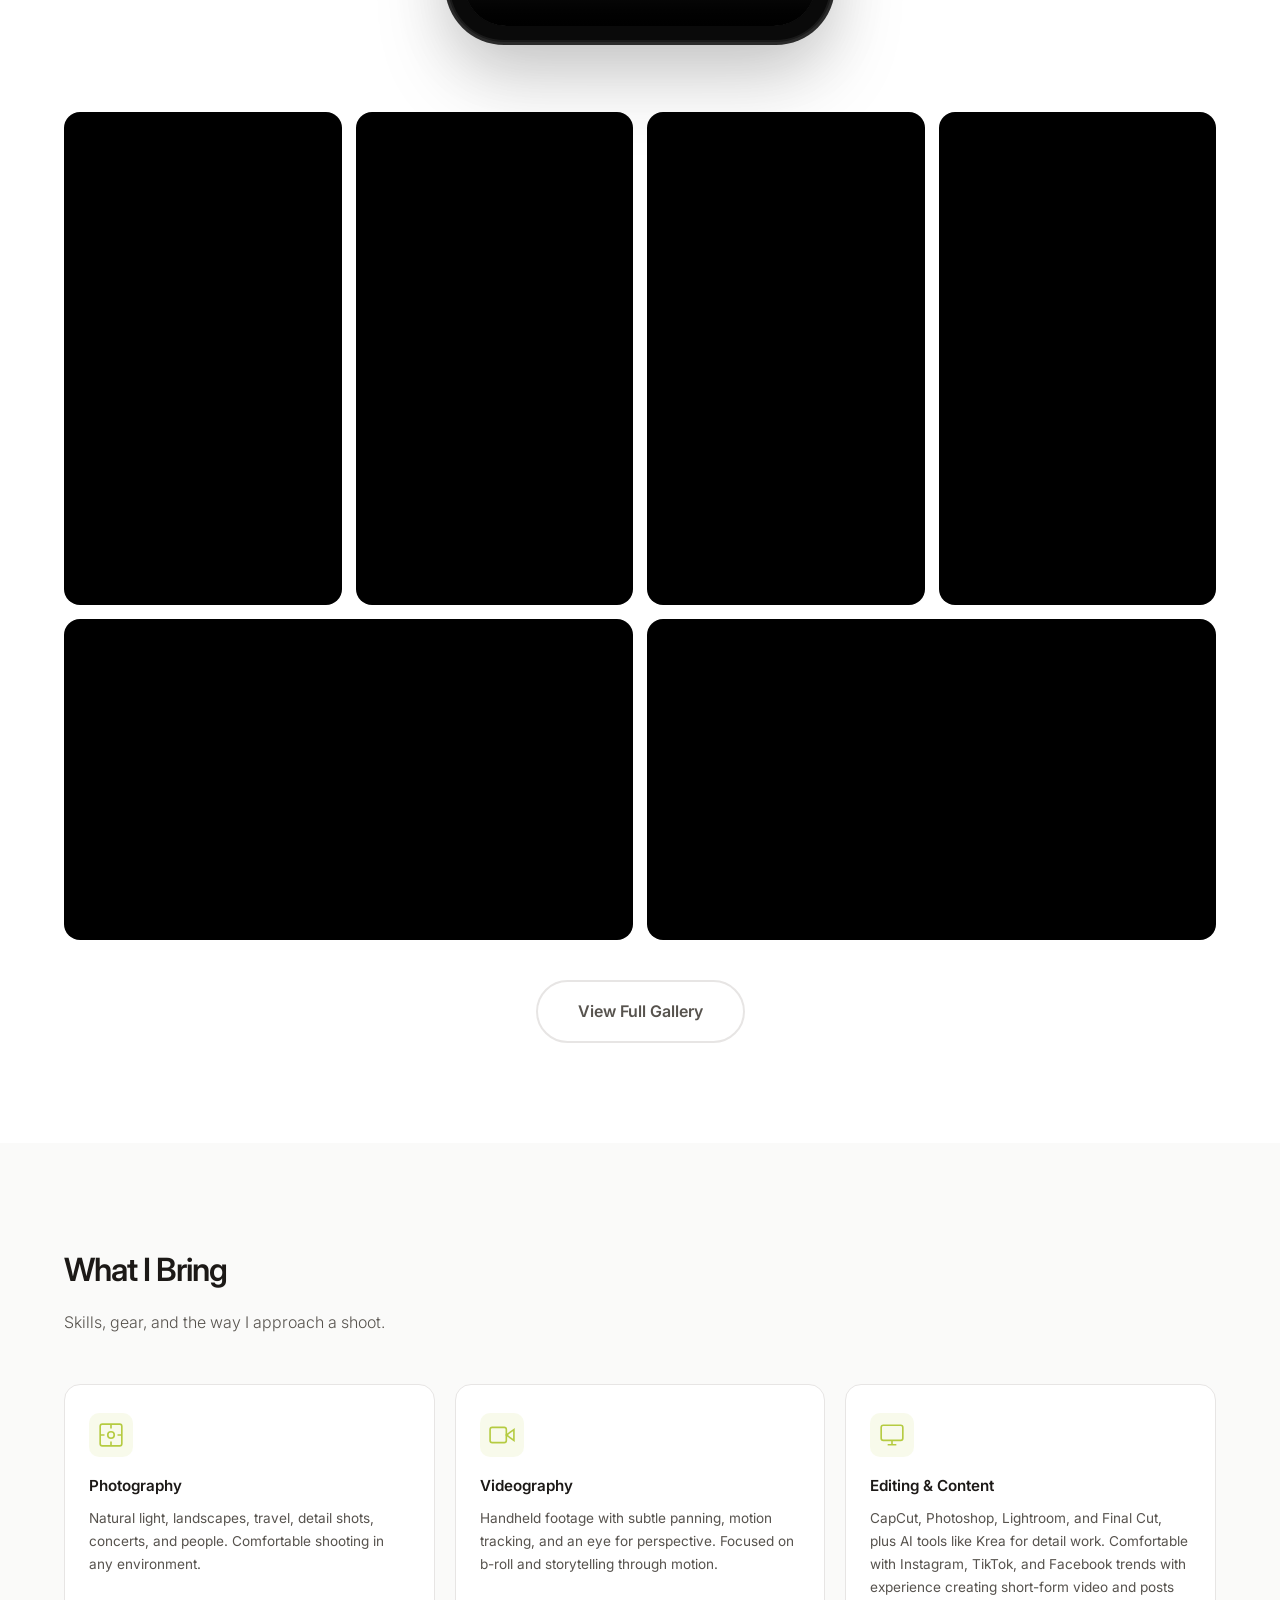
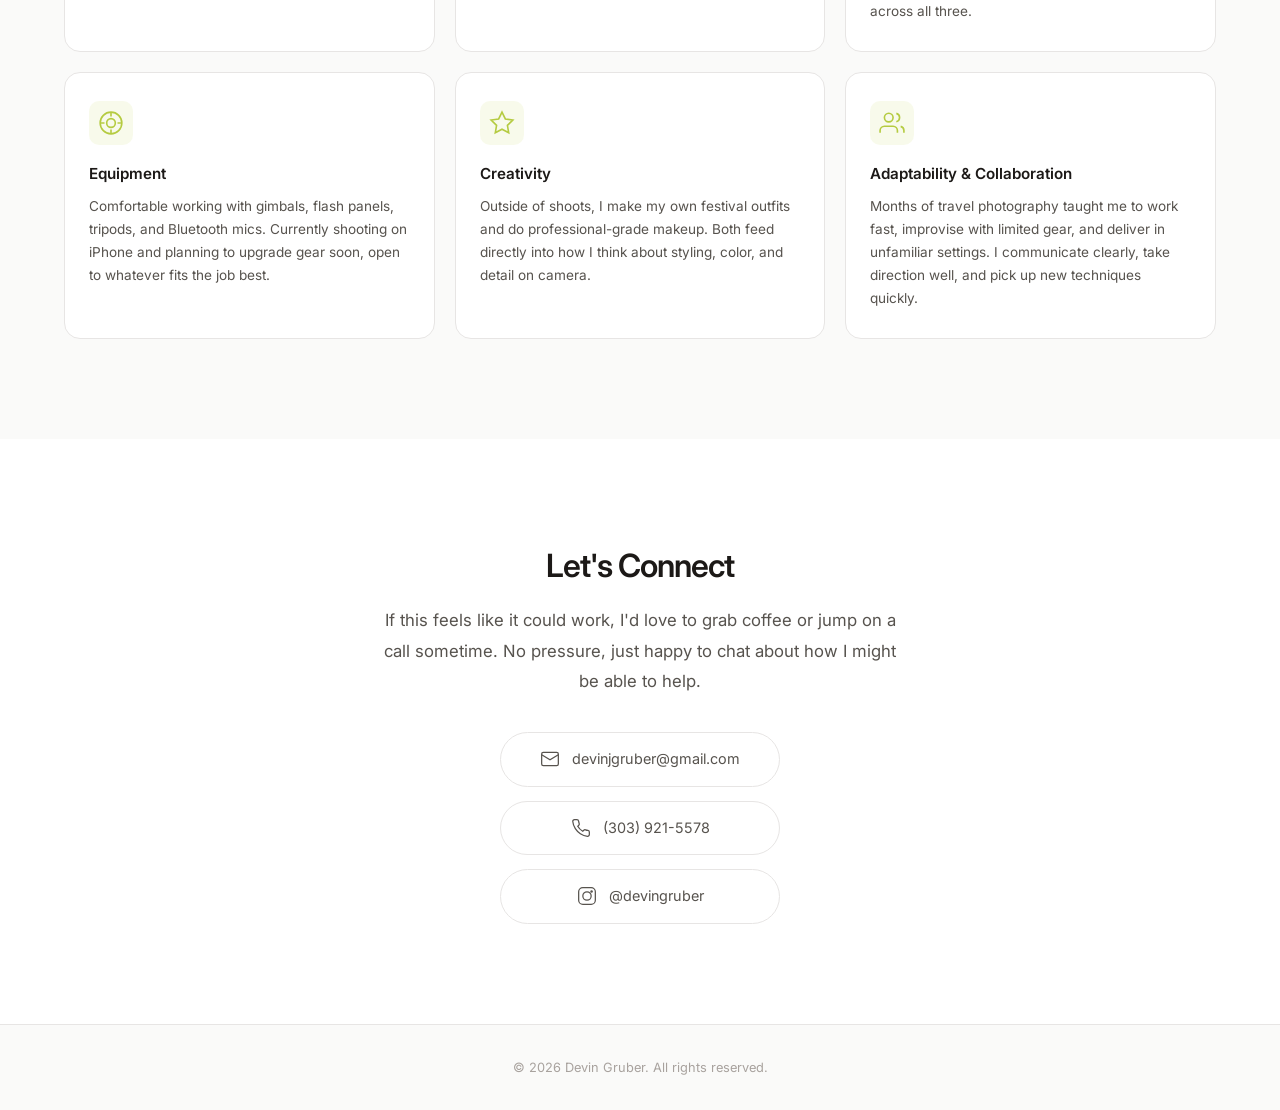
==== commit a5df3b0b: "Fix iOS play button: remove preload=auto, aggressive retry, hide with overlay - Removed preload=auto" ====
--- a/index.html
+++ b/index.html
@@ -41,7 +41,7 @@
     <!-- Hero Section -->
     <section class="hero" id="hero">
         <div class="hero-video-wrap">
-            <video class="hero-video" autoplay muted loop playsinline preload="auto">
+            <video class="hero-video" autoplay muted loop playsinline>
                 <source src="assets/hero-loop.mp4" type="video/mp4">
             </video>
             <div class="hero-overlay"></div>
--- a/styles.css
+++ b/styles.css
@@ -97,9 +97,12 @@
     background: #1a2a1a;
 }
 .hero-video-wrap { position: absolute; inset: 0; z-index: 0; }
-.hero-video { width: 100%; height: 100%; object-fit: cover; }
+.hero-video { width: 100%; height: 100%; object-fit: cover; pointer-events: none; }
+.hero-video::-webkit-media-controls { display: none !important; opacity: 0 !important; }
+.hero-video::-webkit-media-controls-start-playback-button { display: none !important; opacity: 0 !important; }
+.hero-video::-webkit-media-controls-panel { display: none !important; }
 .hero-overlay {
-    position: absolute; inset: 0;
+    position: absolute; inset: 0; z-index: 1;
     background: linear-gradient(180deg, rgba(0,0,0,0.45) 0%, rgba(0,0,0,0.2) 40%, rgba(0,0,0,0.5) 100%);
 }
 .hero-content {
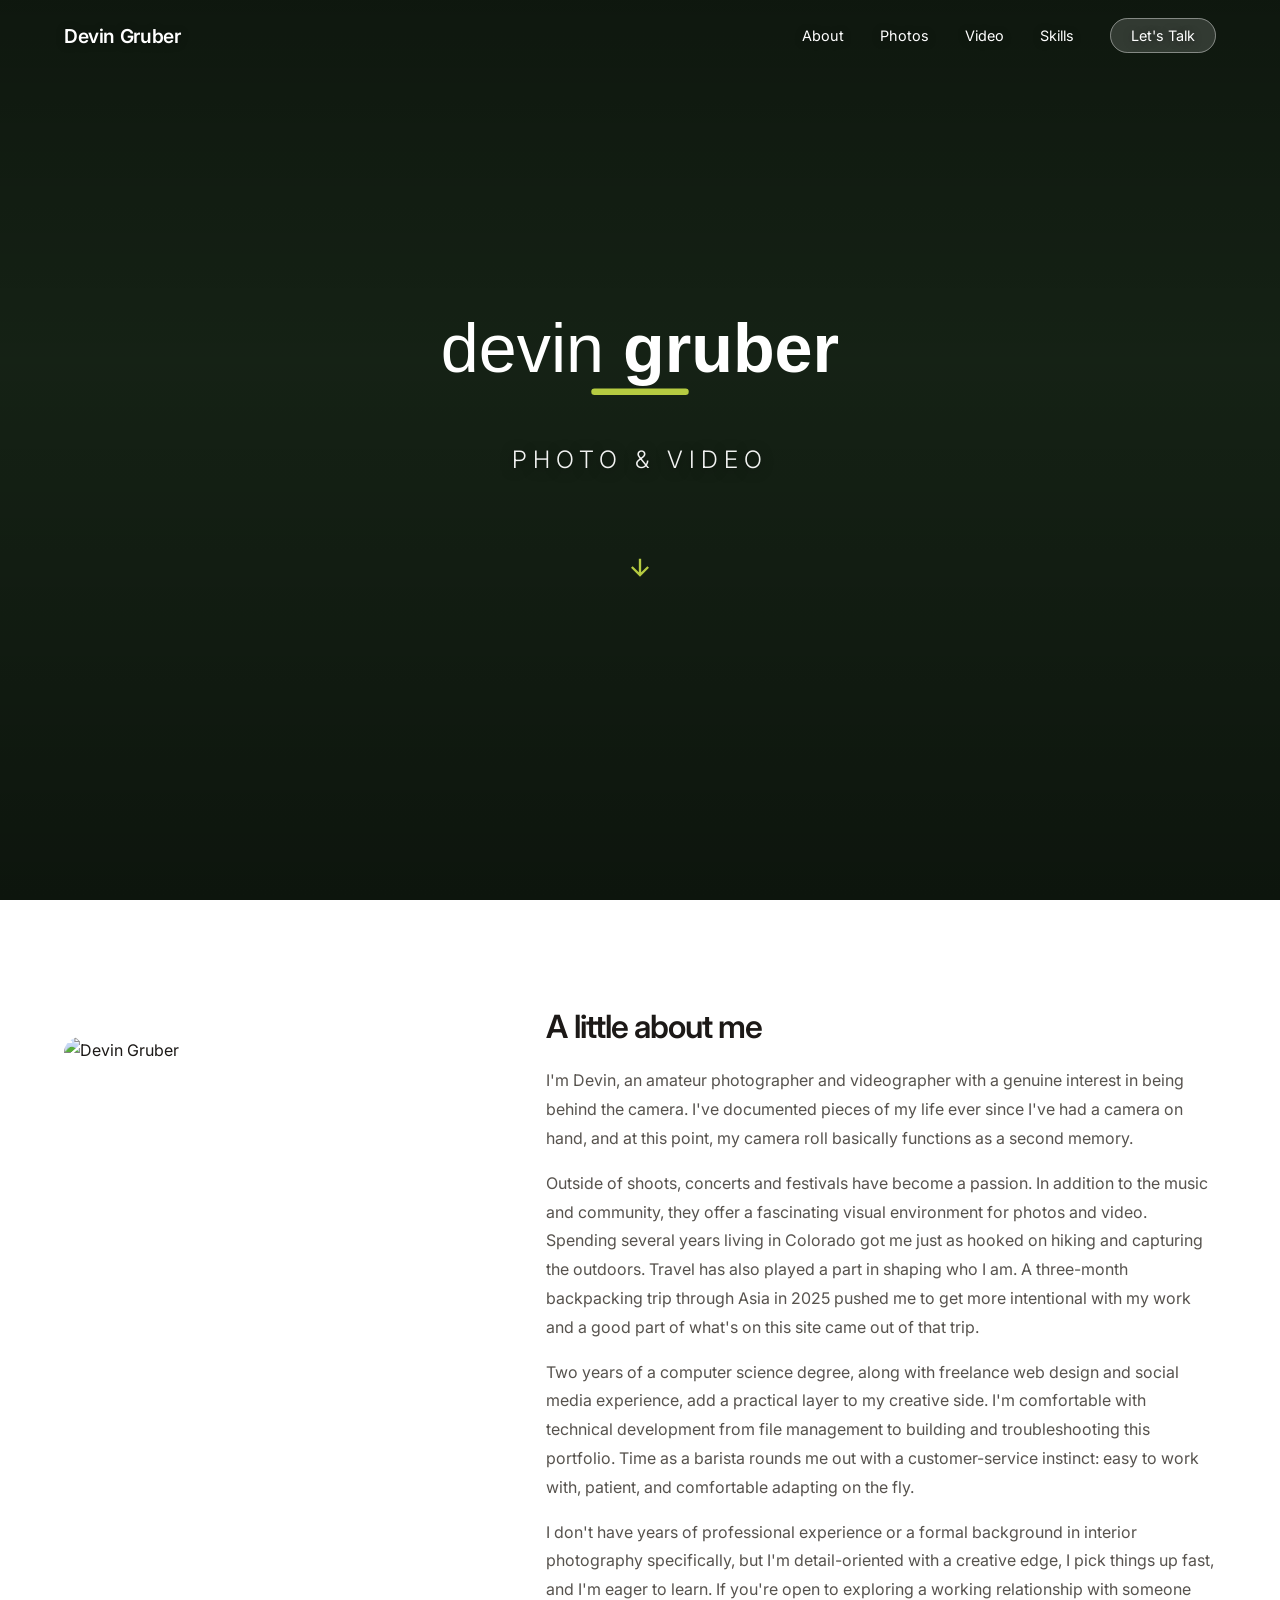
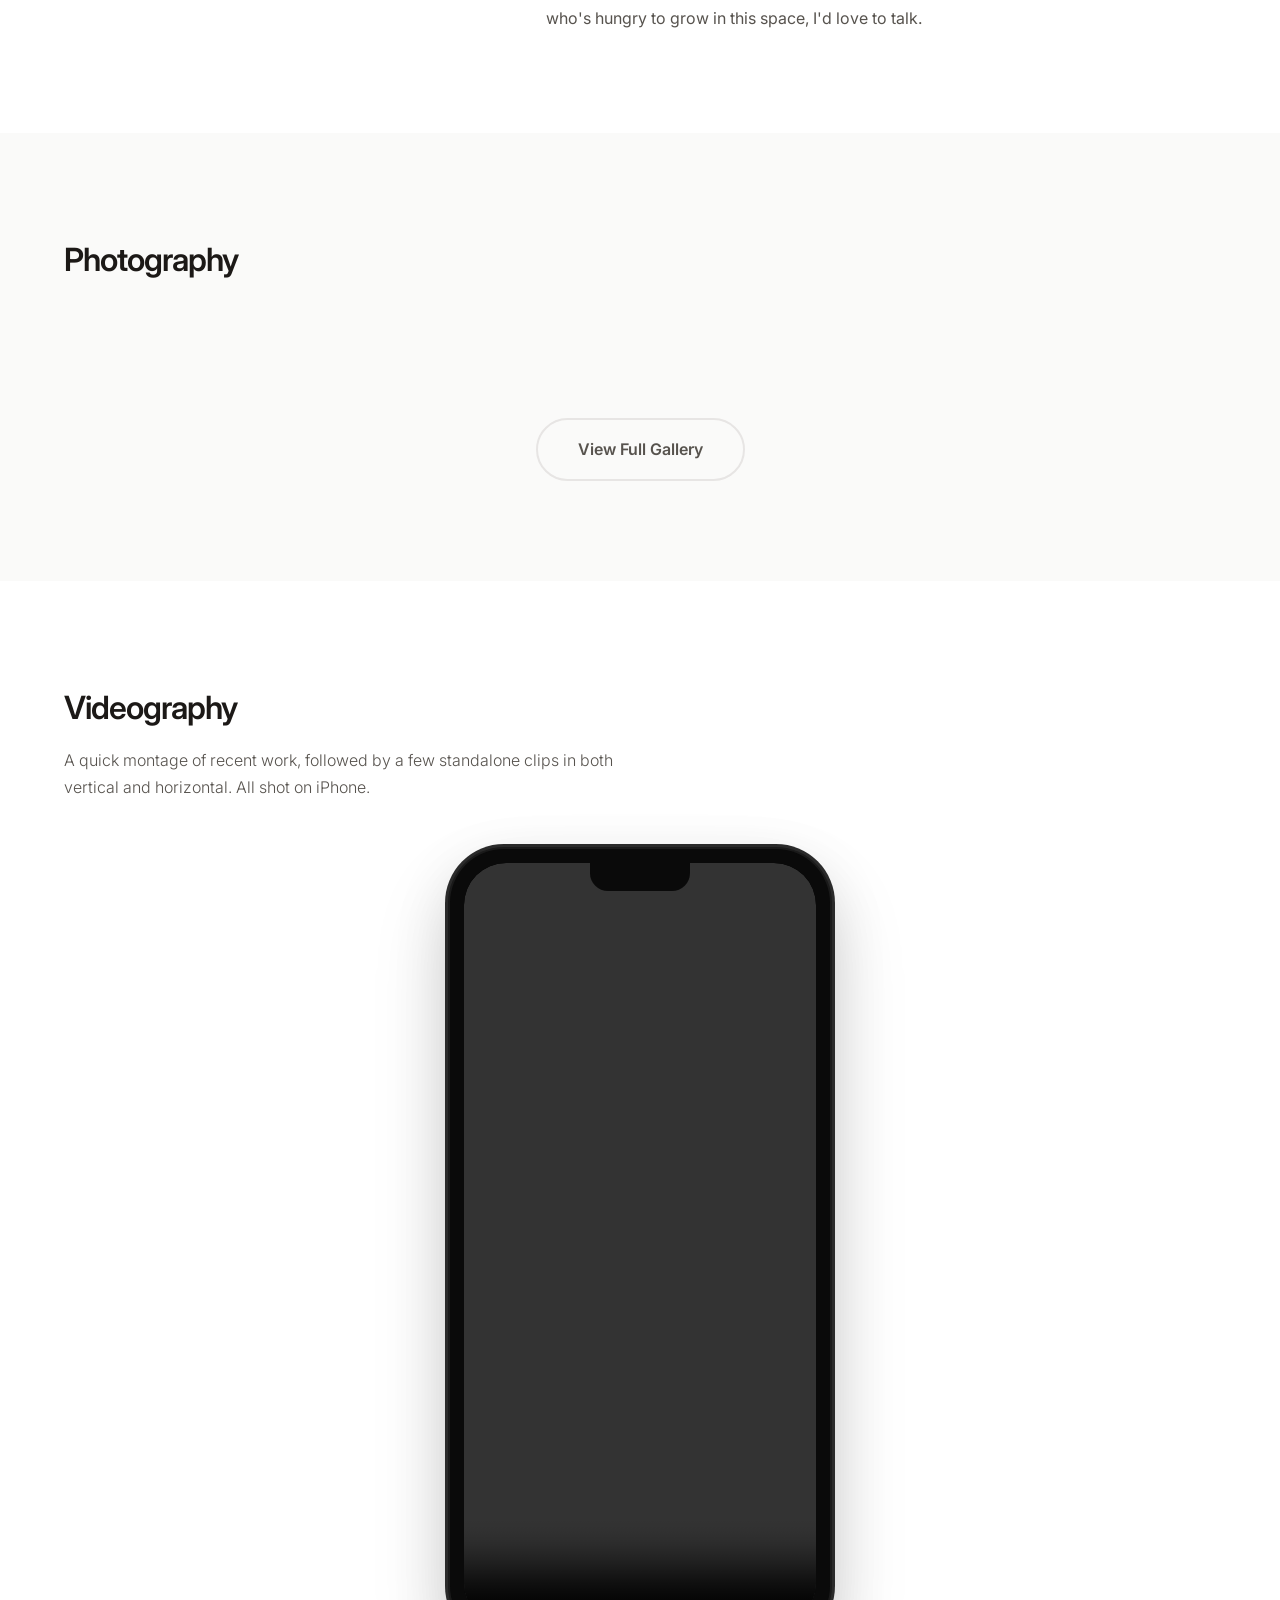
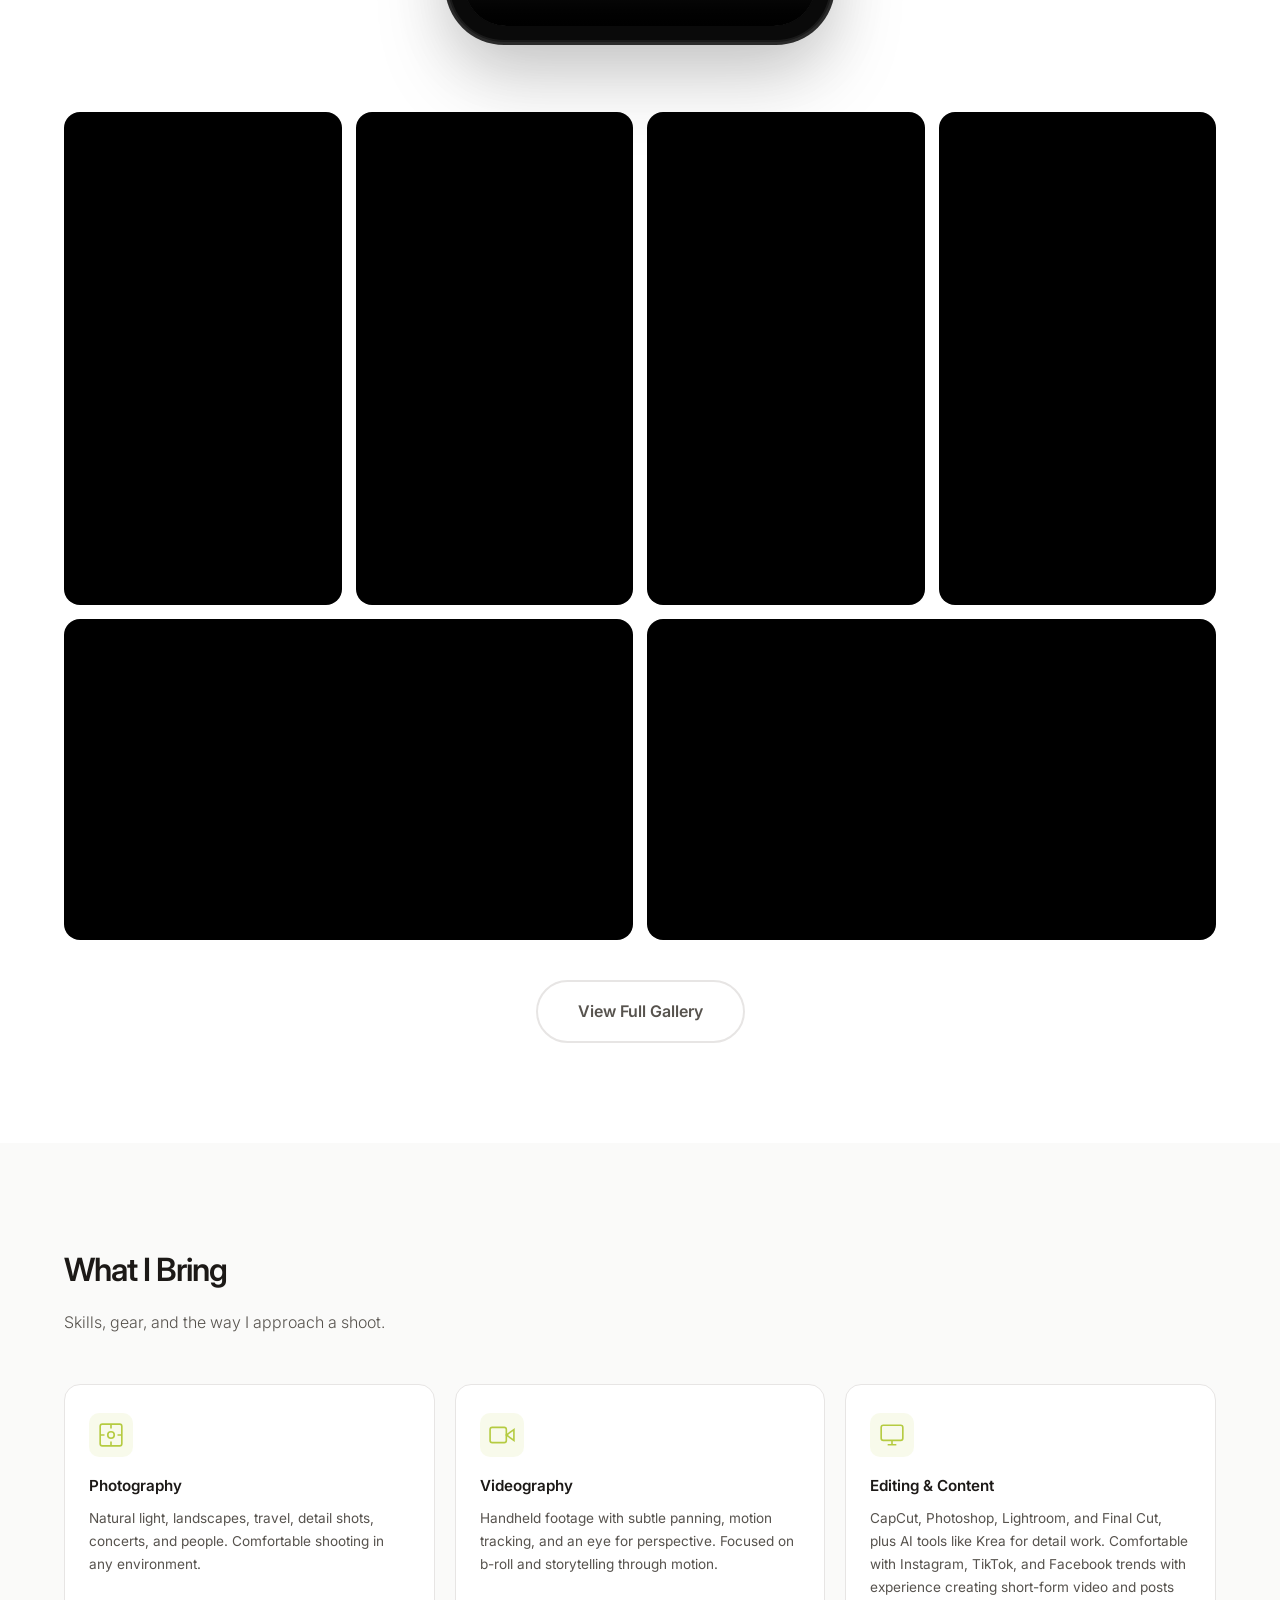
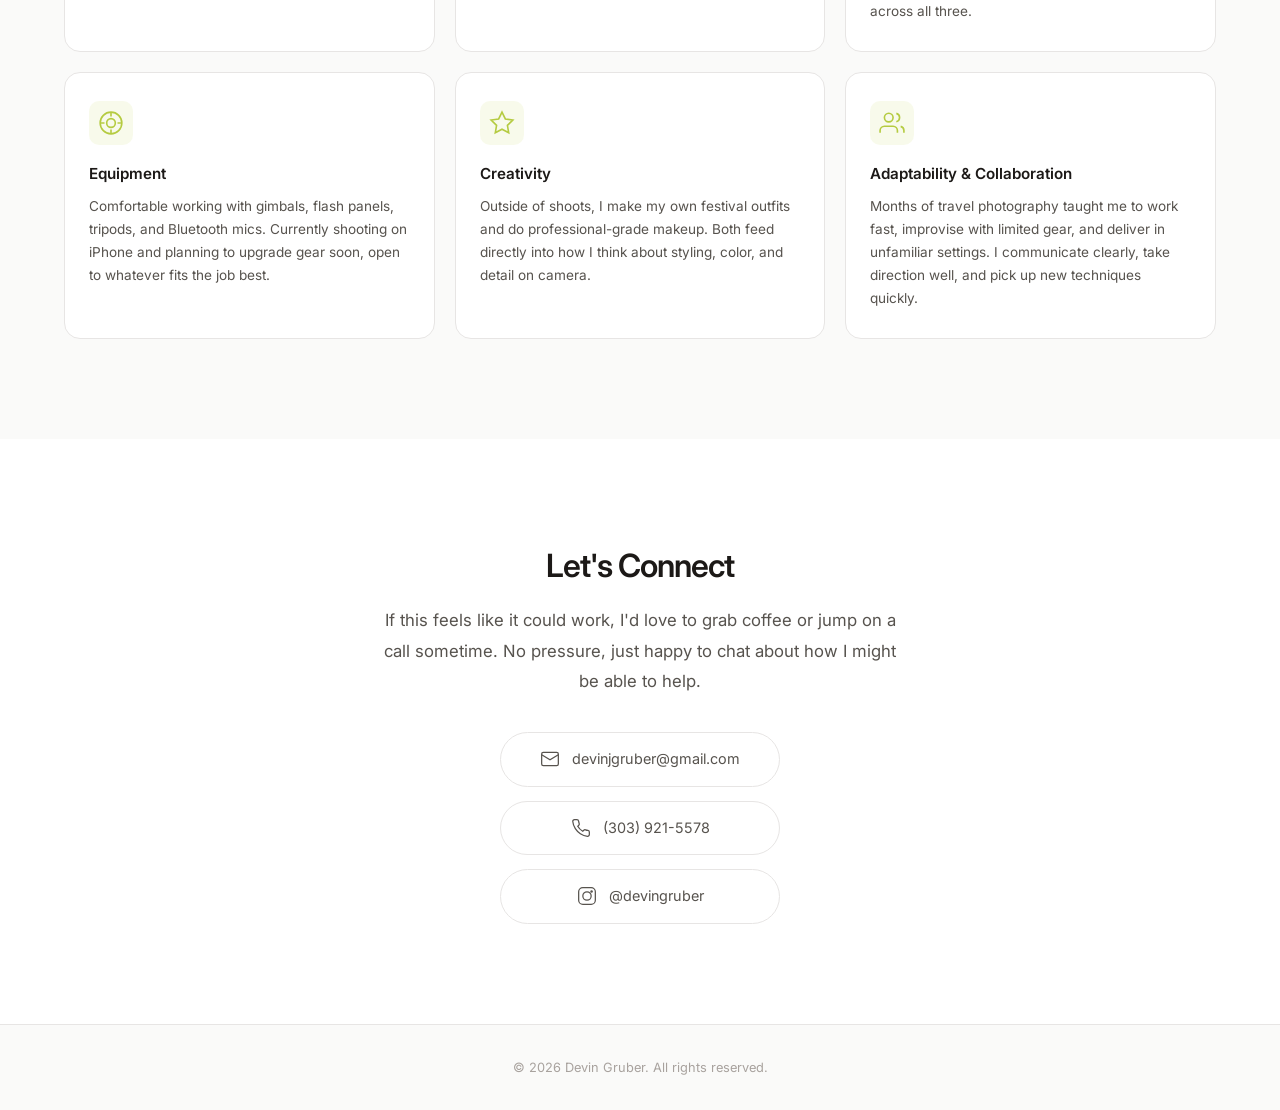
==== commit 9732a0c4: "Restructure hero: overlay on top of video at z-index 2, hides play button The iOS play button is par" ====
--- a/index.html
+++ b/index.html
@@ -40,12 +40,10 @@
 
     <!-- Hero Section -->
     <section class="hero" id="hero">
-        <div class="hero-video-wrap">
-            <video class="hero-video" autoplay muted loop playsinline>
-                <source src="assets/hero-loop.mp4" type="video/mp4">
-            </video>
-            <div class="hero-overlay"></div>
-        </div>
+        <video class="hero-video" autoplay muted loop playsinline>
+            <source src="assets/hero-loop.mp4" type="video/mp4">
+        </video>
+        <div class="hero-overlay"></div>
         <div class="hero-content">
             <img src="assets/logo.svg" alt="Devin Gruber" class="hero-logo-img">
             <p class="hero-tagline">Photo & Video</p>
--- a/styles.css
+++ b/styles.css
@@ -97,16 +97,16 @@
     background: #1a2a1a;
 }
 .hero-video-wrap { position: absolute; inset: 0; z-index: 0; }
-.hero-video { width: 100%; height: 100%; object-fit: cover; pointer-events: none; }
+.hero-video { position: absolute; inset: 0; width: 100%; height: 100%; object-fit: cover; z-index: 0; pointer-events: none; }
 .hero-video::-webkit-media-controls { display: none !important; opacity: 0 !important; }
 .hero-video::-webkit-media-controls-start-playback-button { display: none !important; opacity: 0 !important; }
 .hero-video::-webkit-media-controls-panel { display: none !important; }
 .hero-overlay {
-    position: absolute; inset: 0; z-index: 1;
+    position: absolute; inset: 0; z-index: 2;
     background: linear-gradient(180deg, rgba(0,0,0,0.45) 0%, rgba(0,0,0,0.2) 40%, rgba(0,0,0,0.5) 100%);
 }
 .hero-content {
-    position: relative; z-index: 1; padding: 80px 32px;
+    position: relative; z-index: 3; padding: 80px 32px;
     display: flex; flex-direction: column; align-items: center; gap: 24px;
     width: 100%; max-width: 800px;
 }
